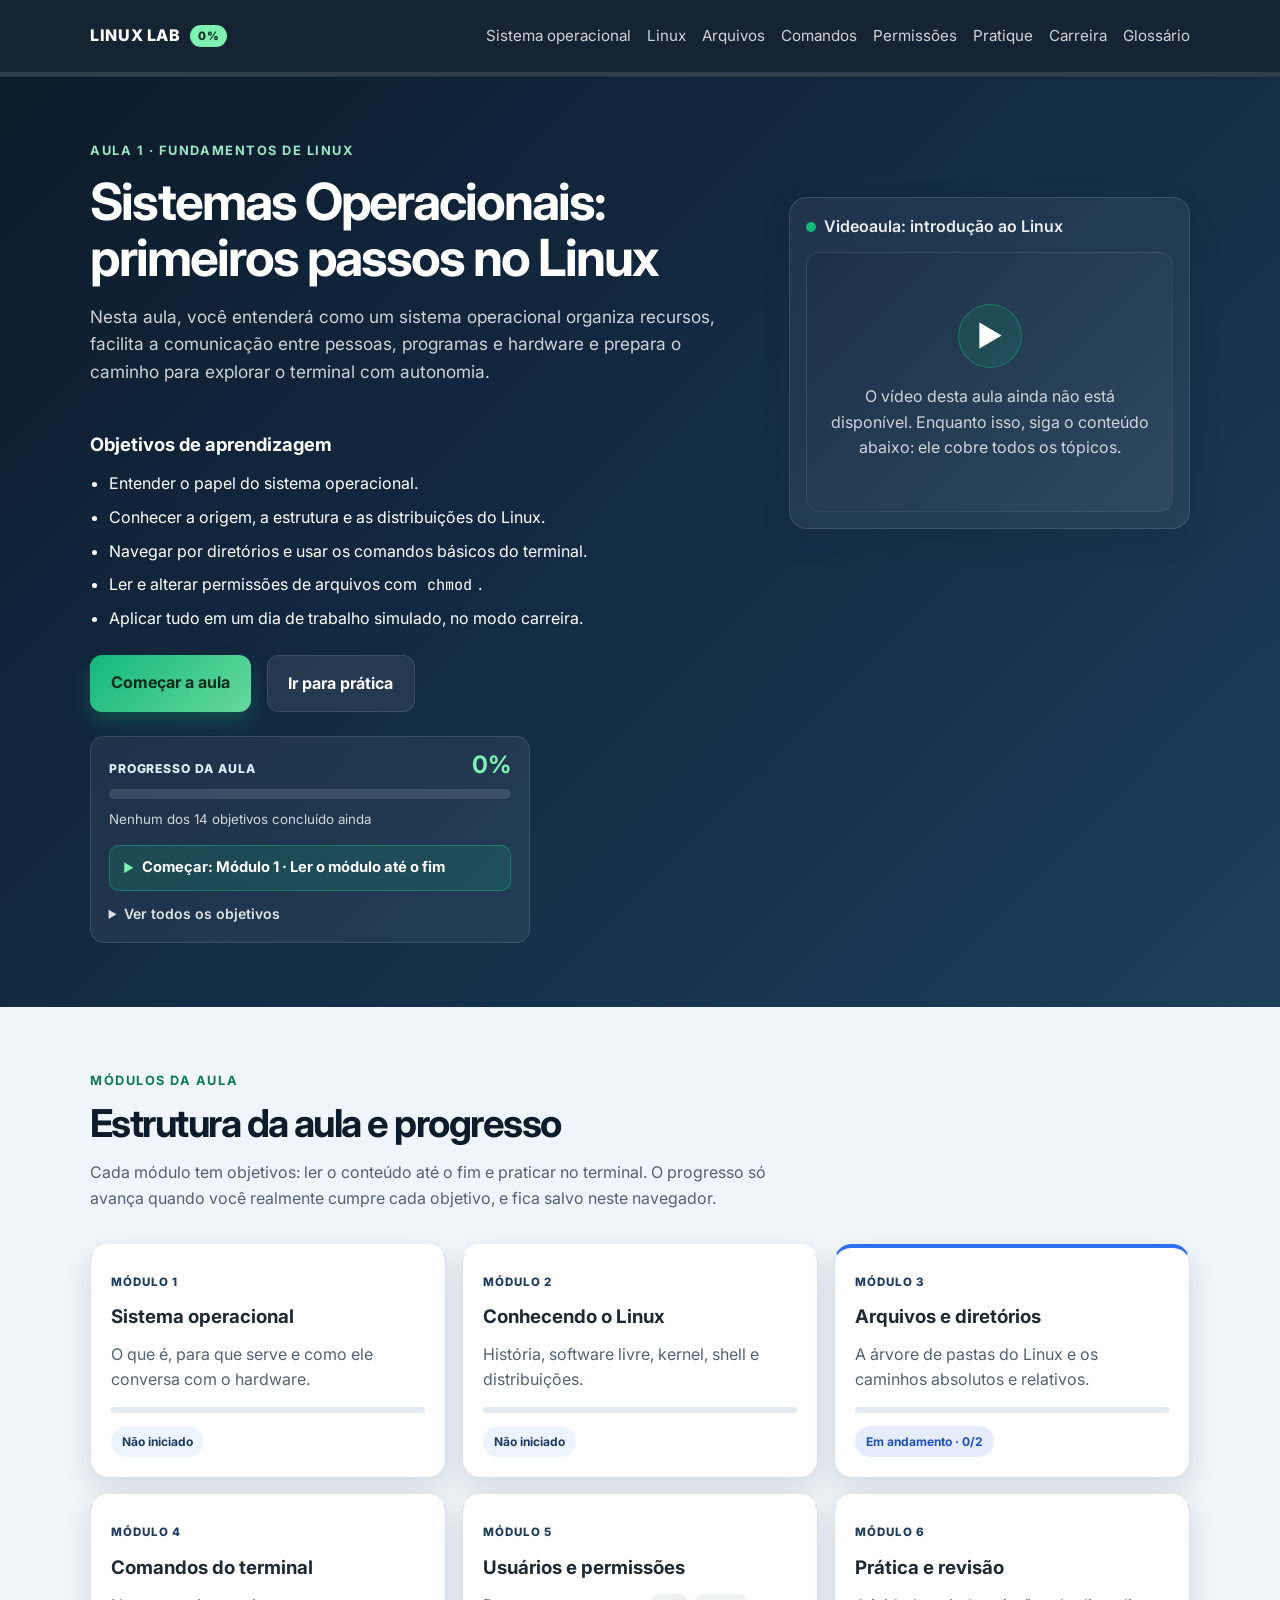
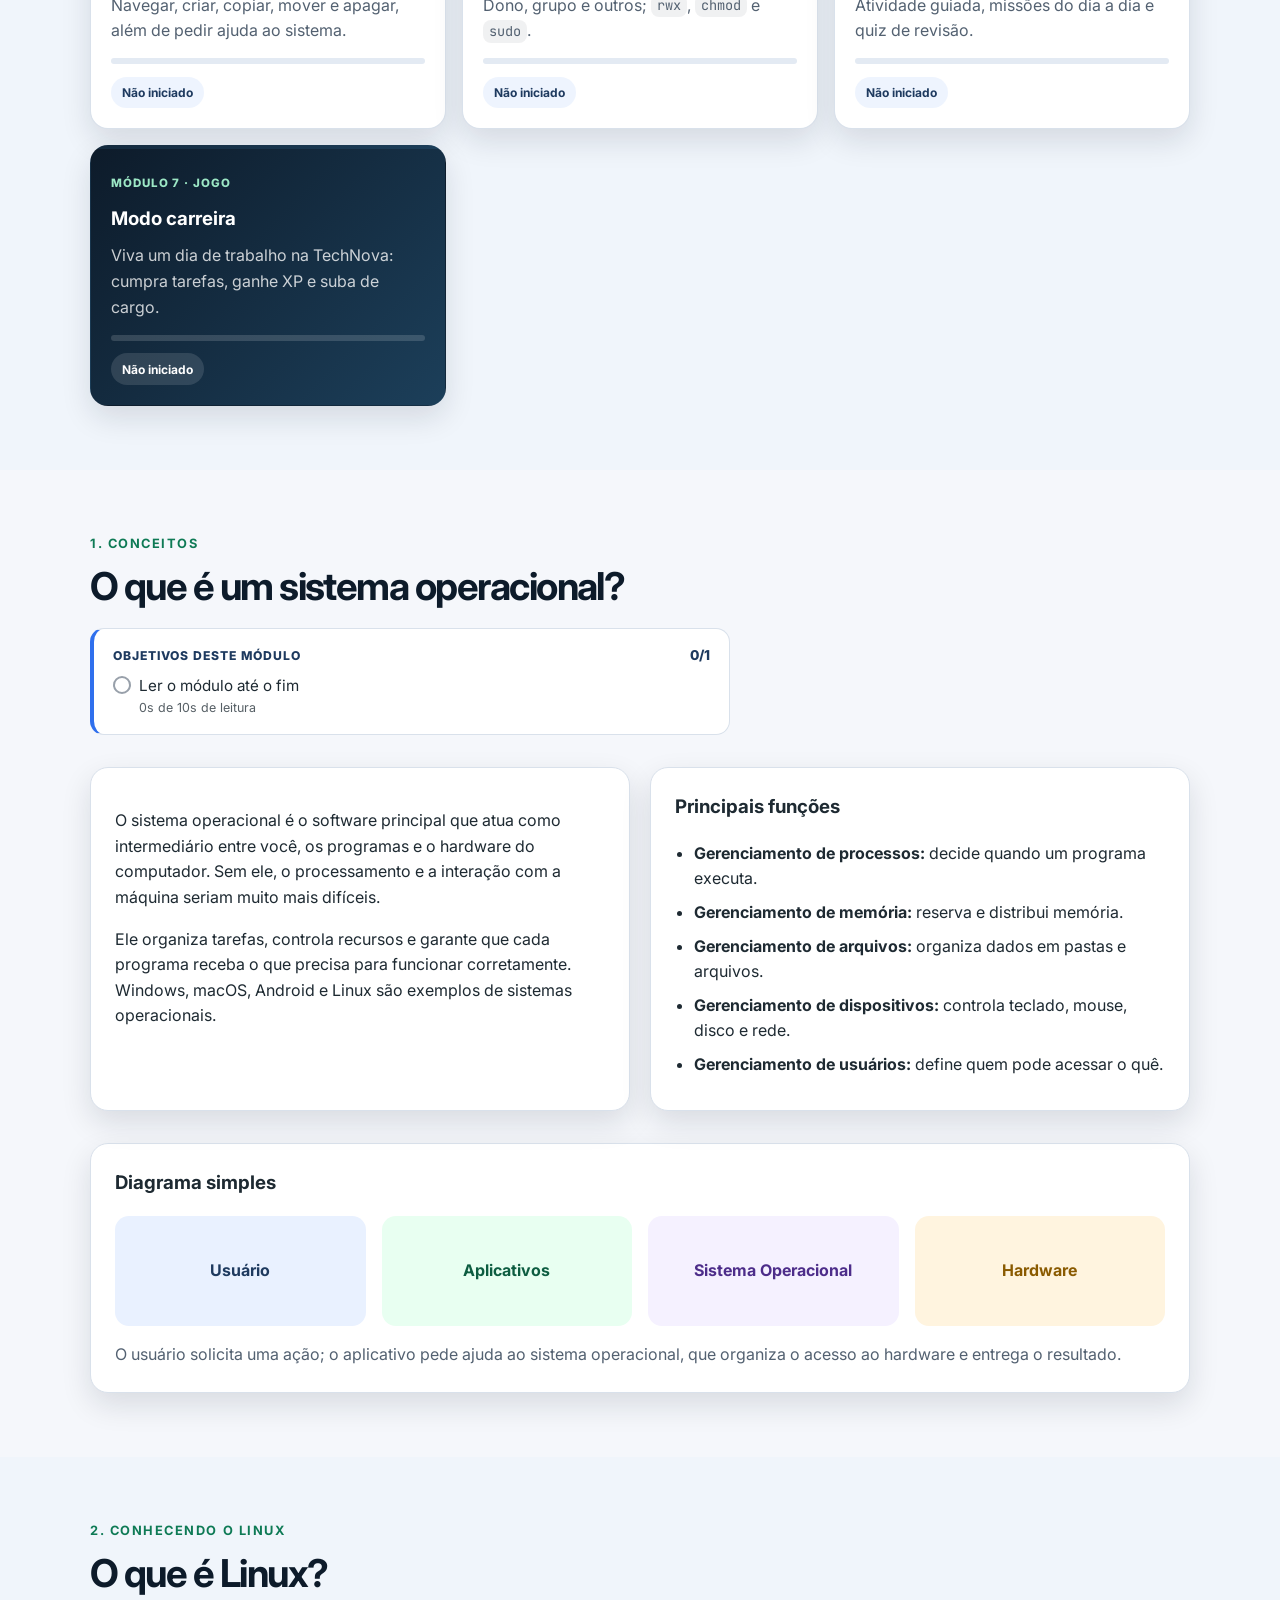
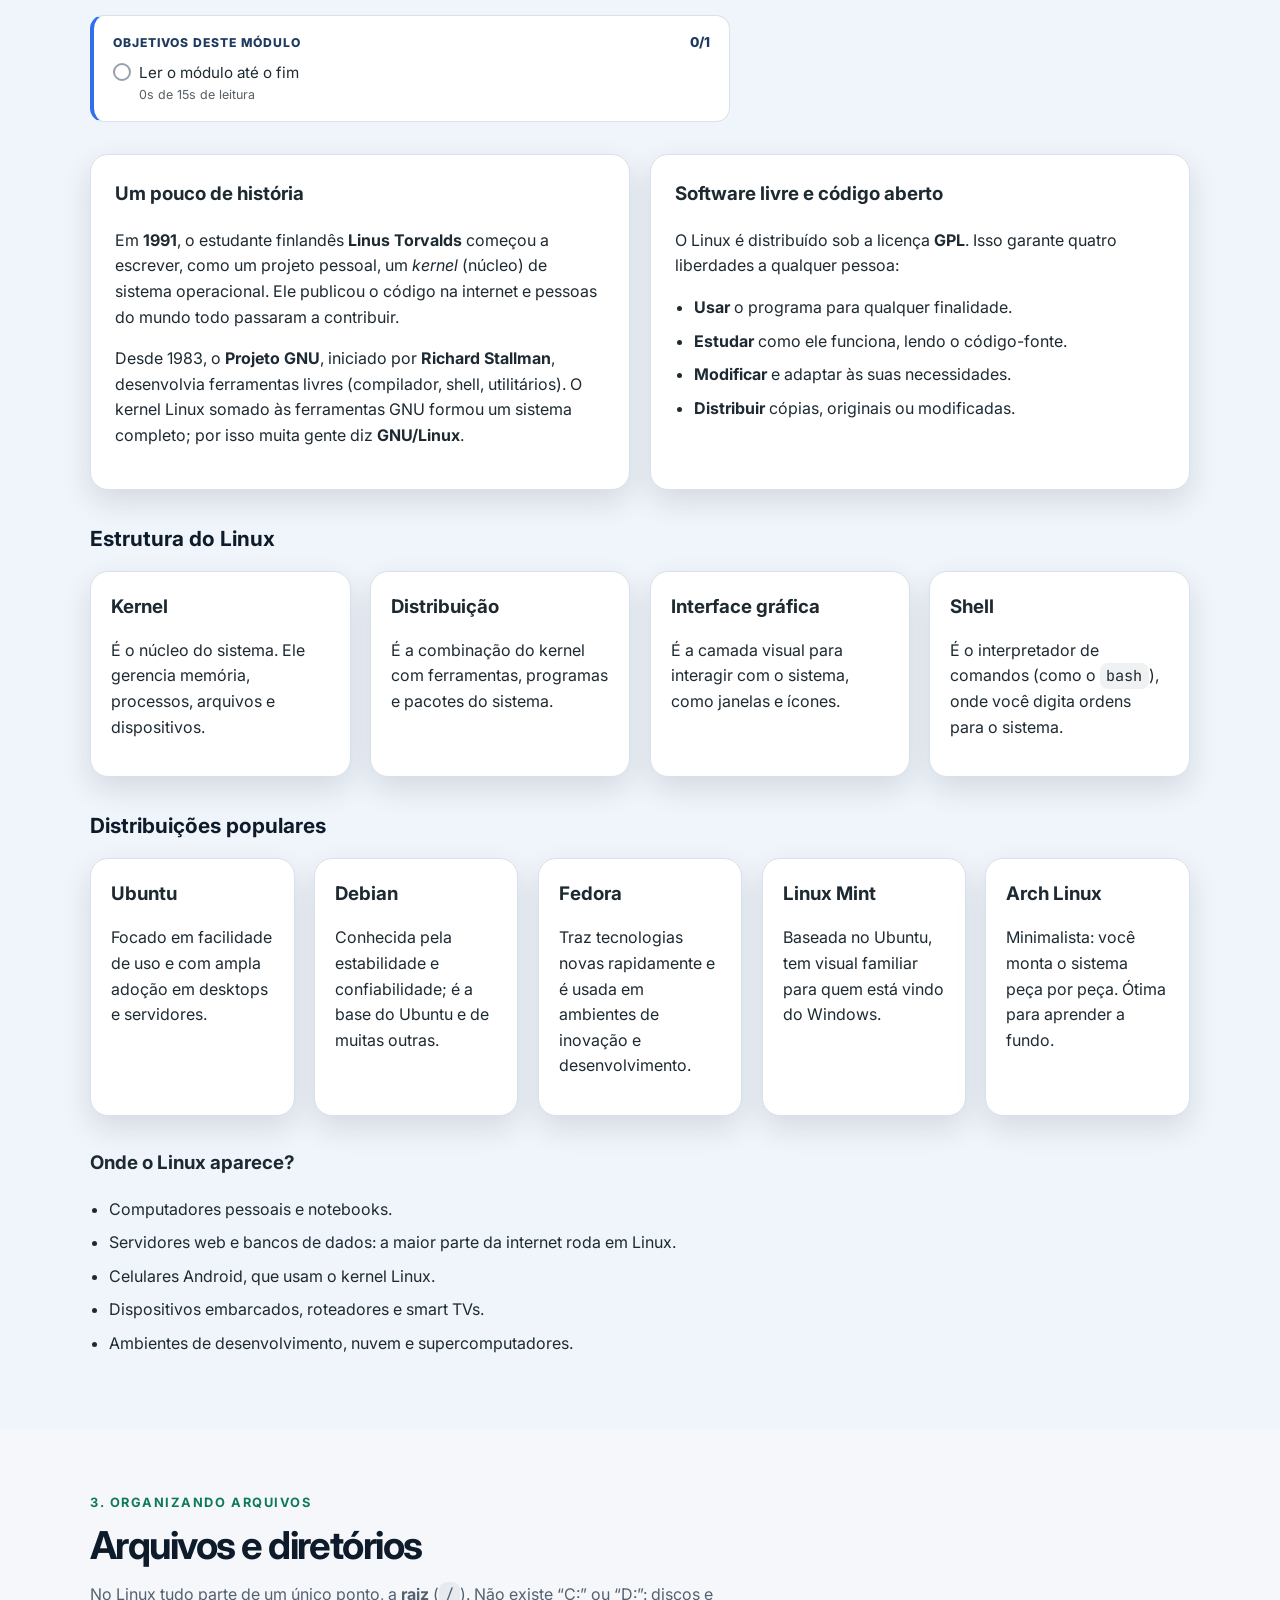
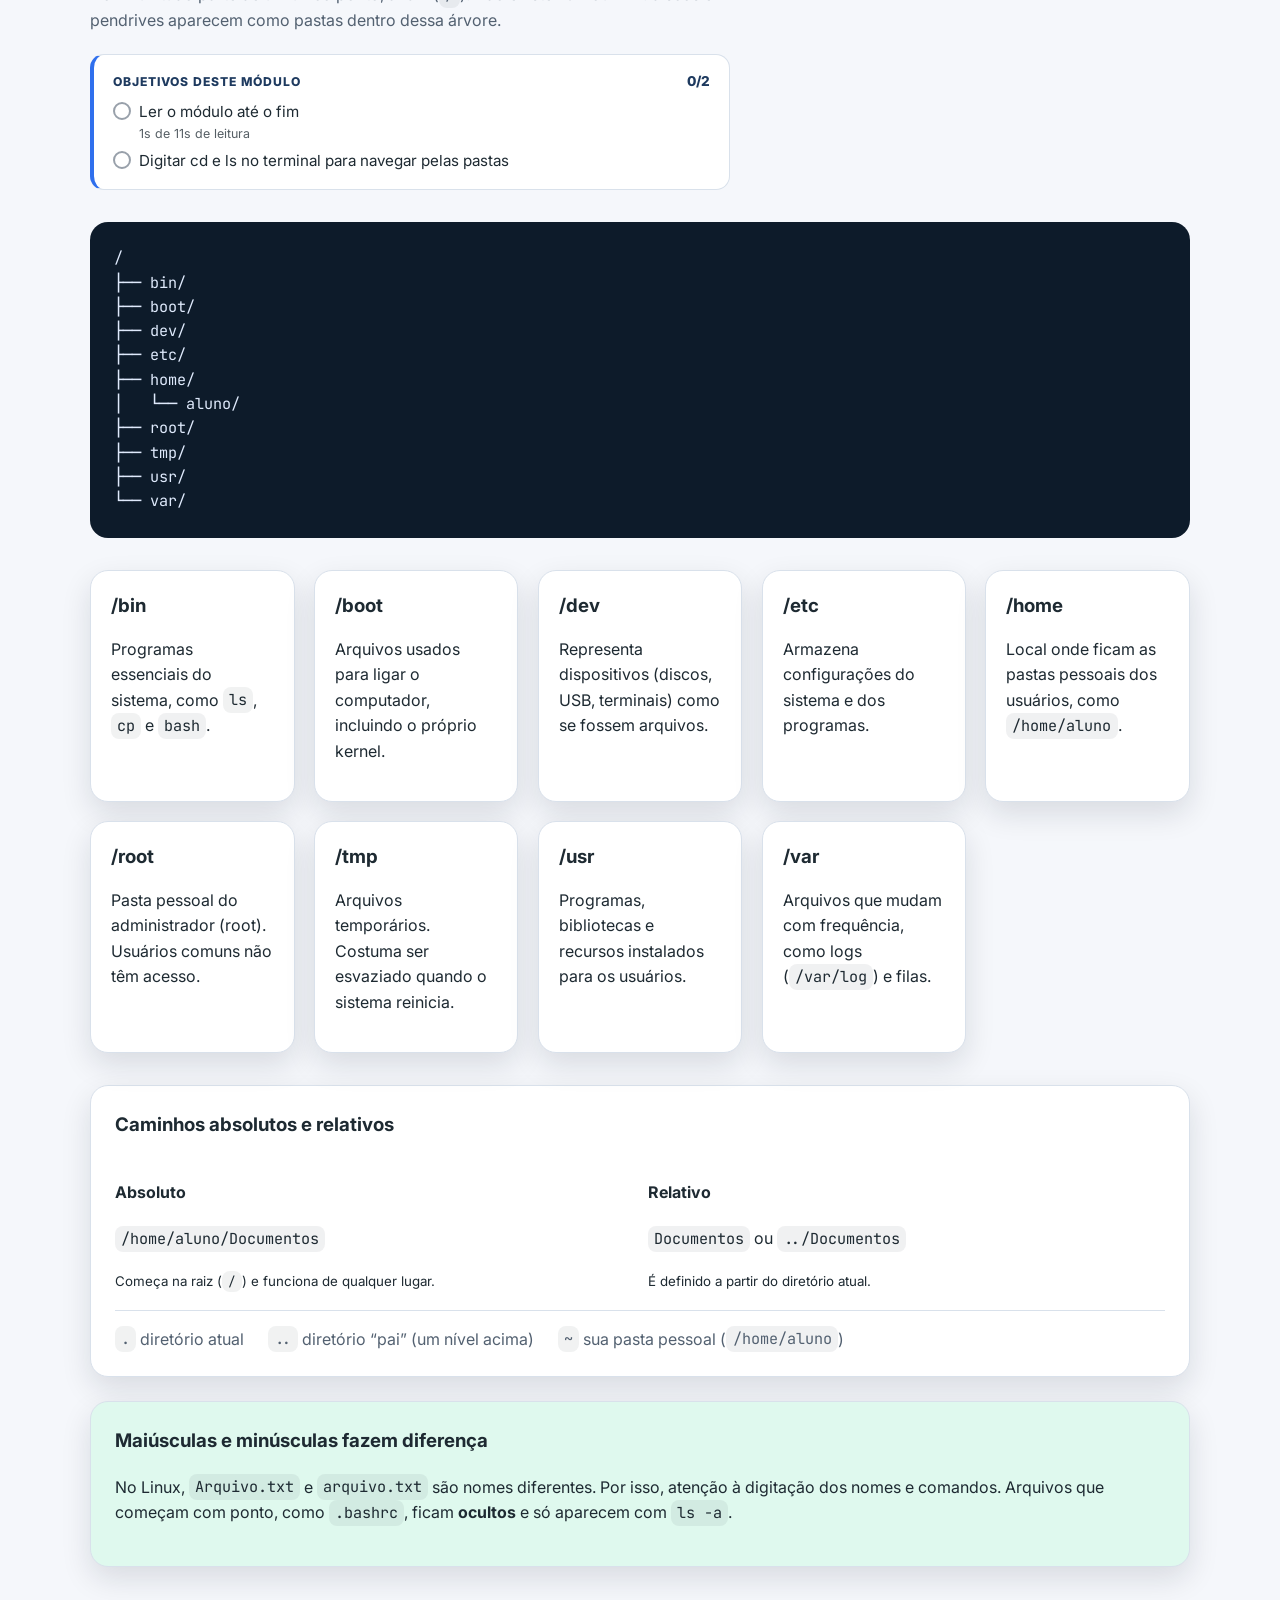
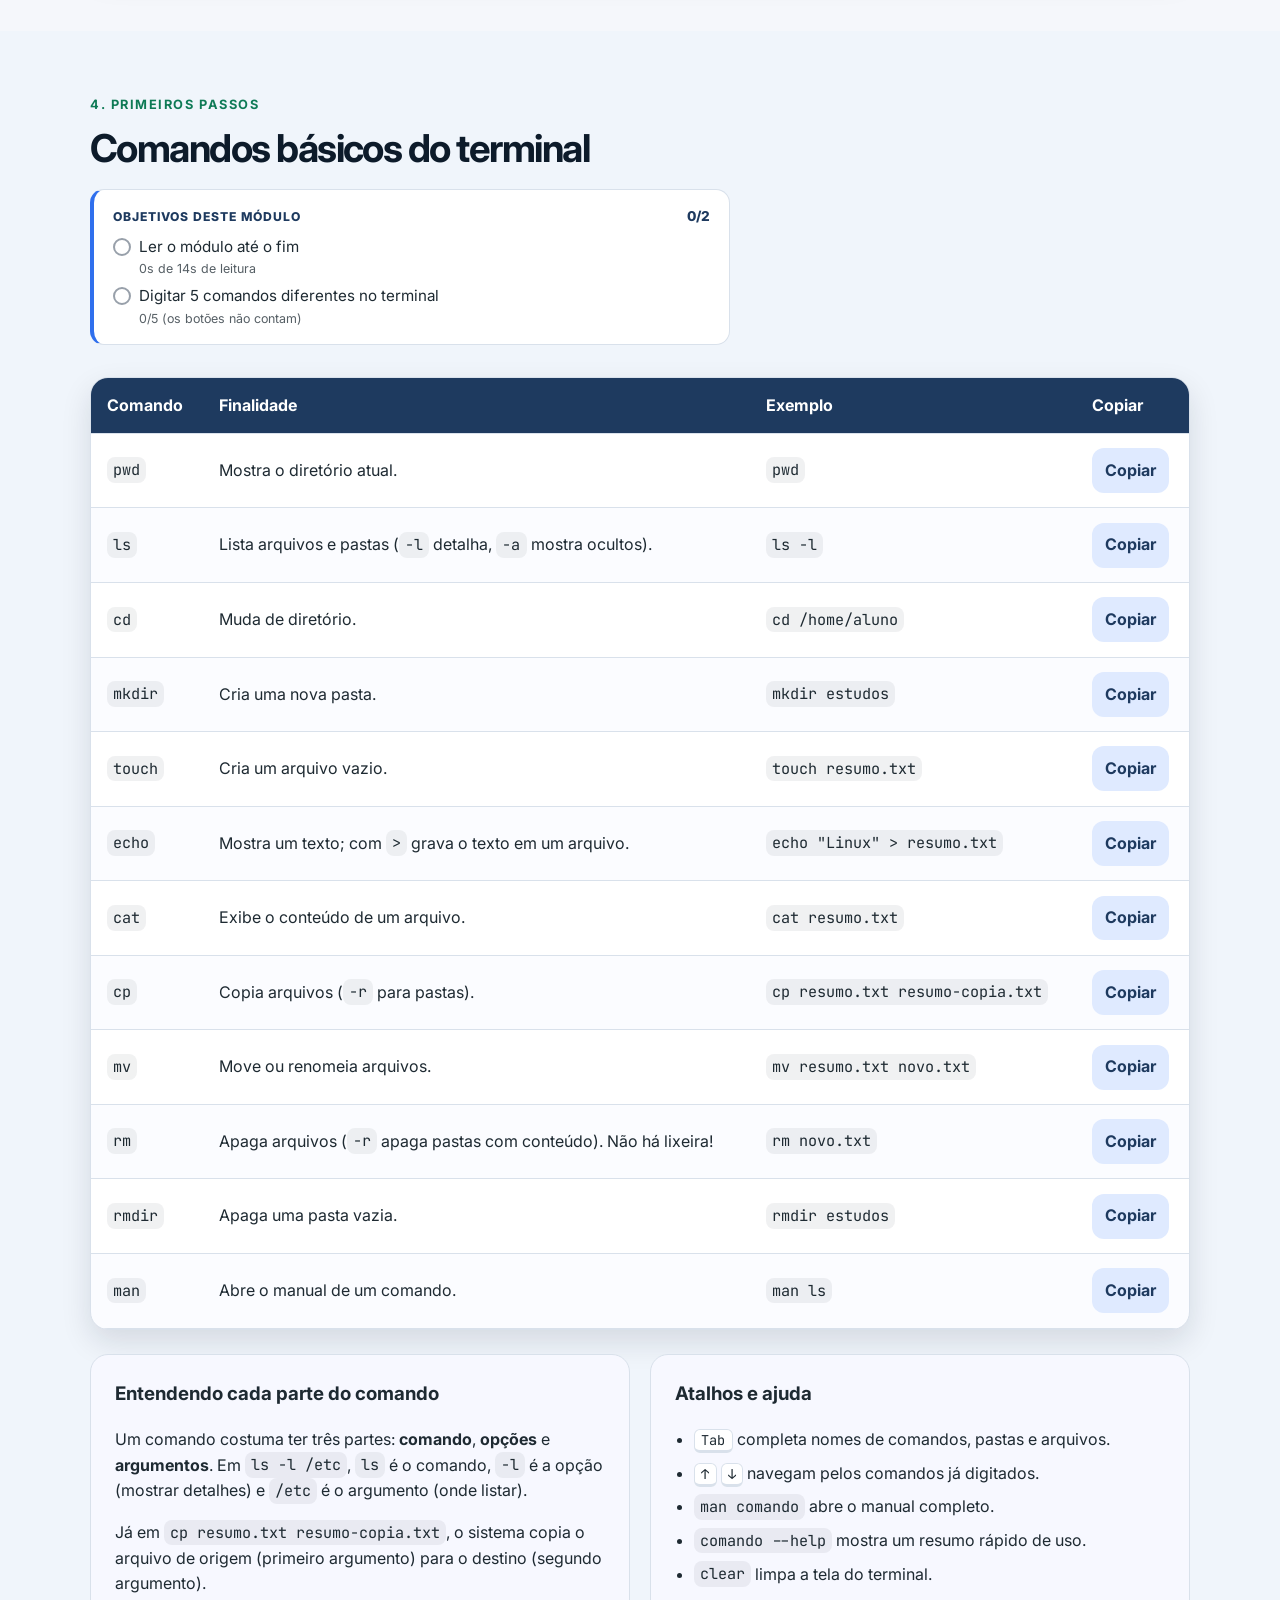
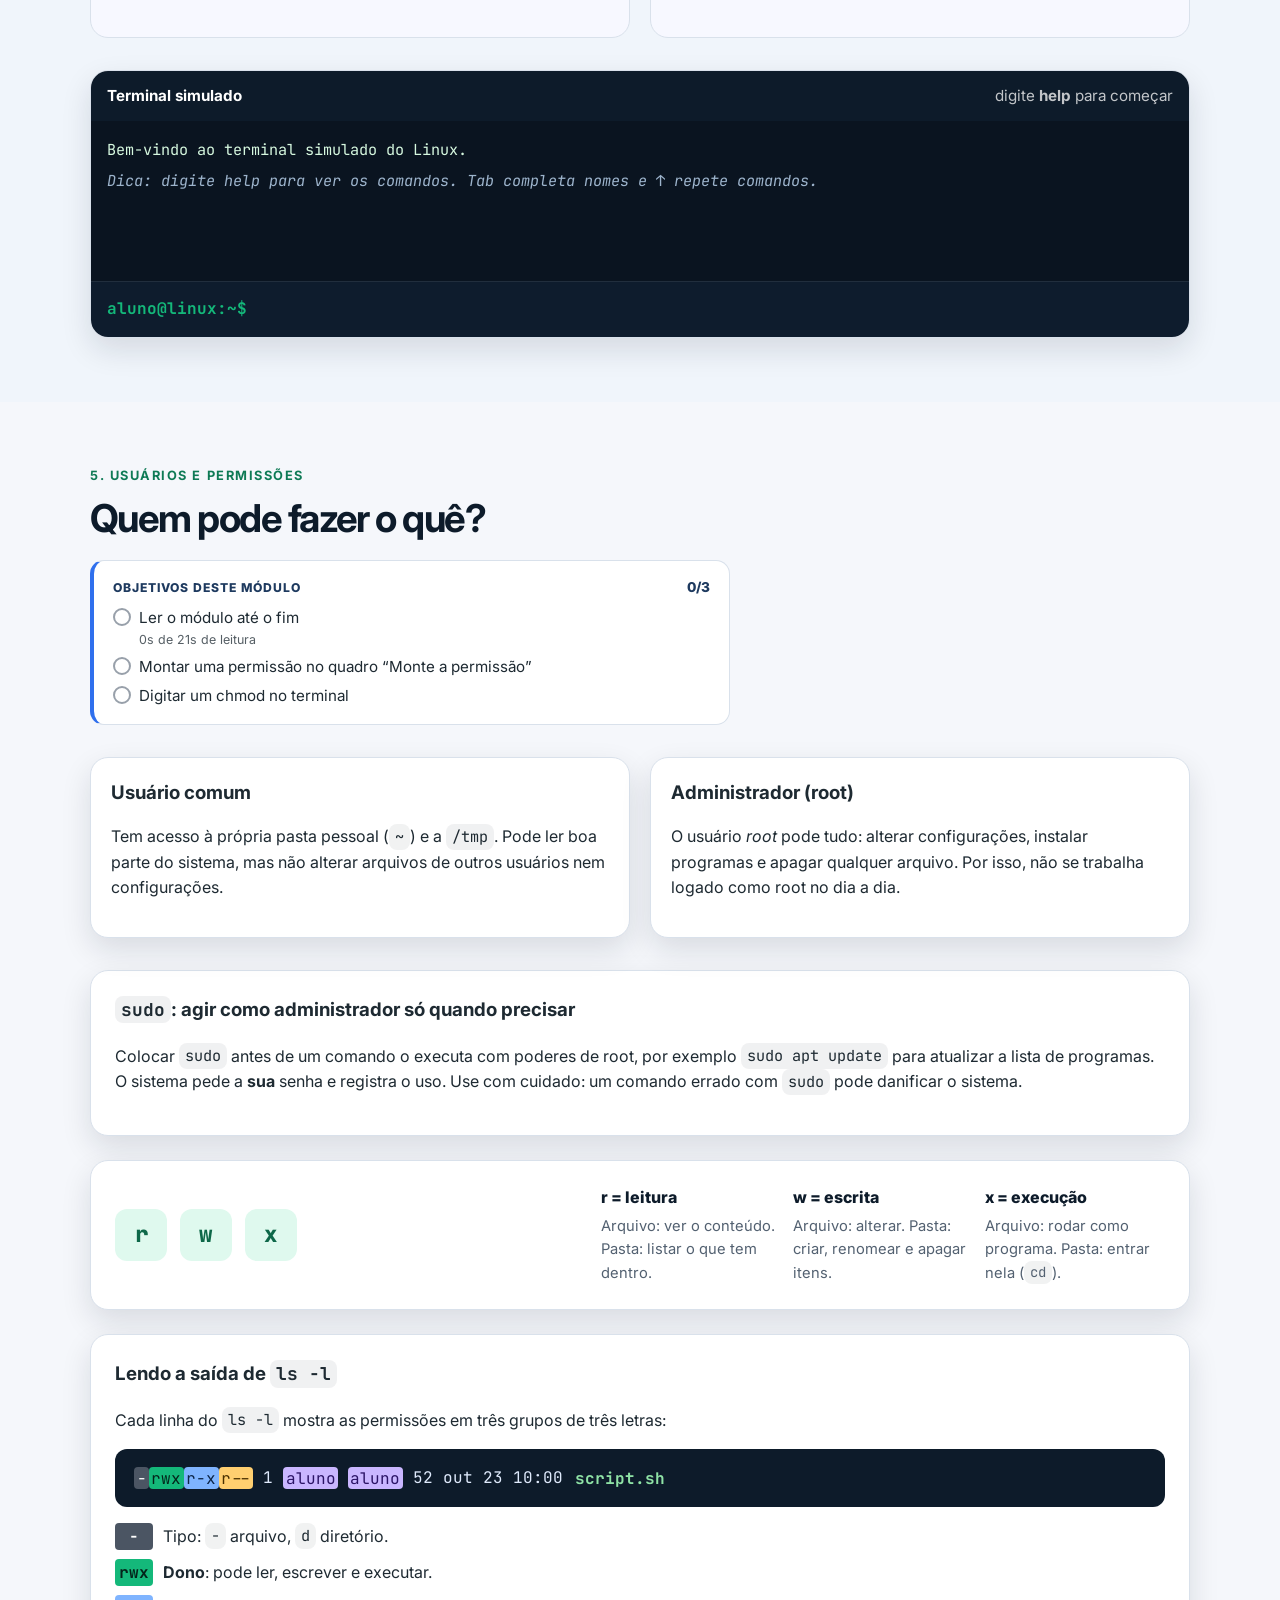
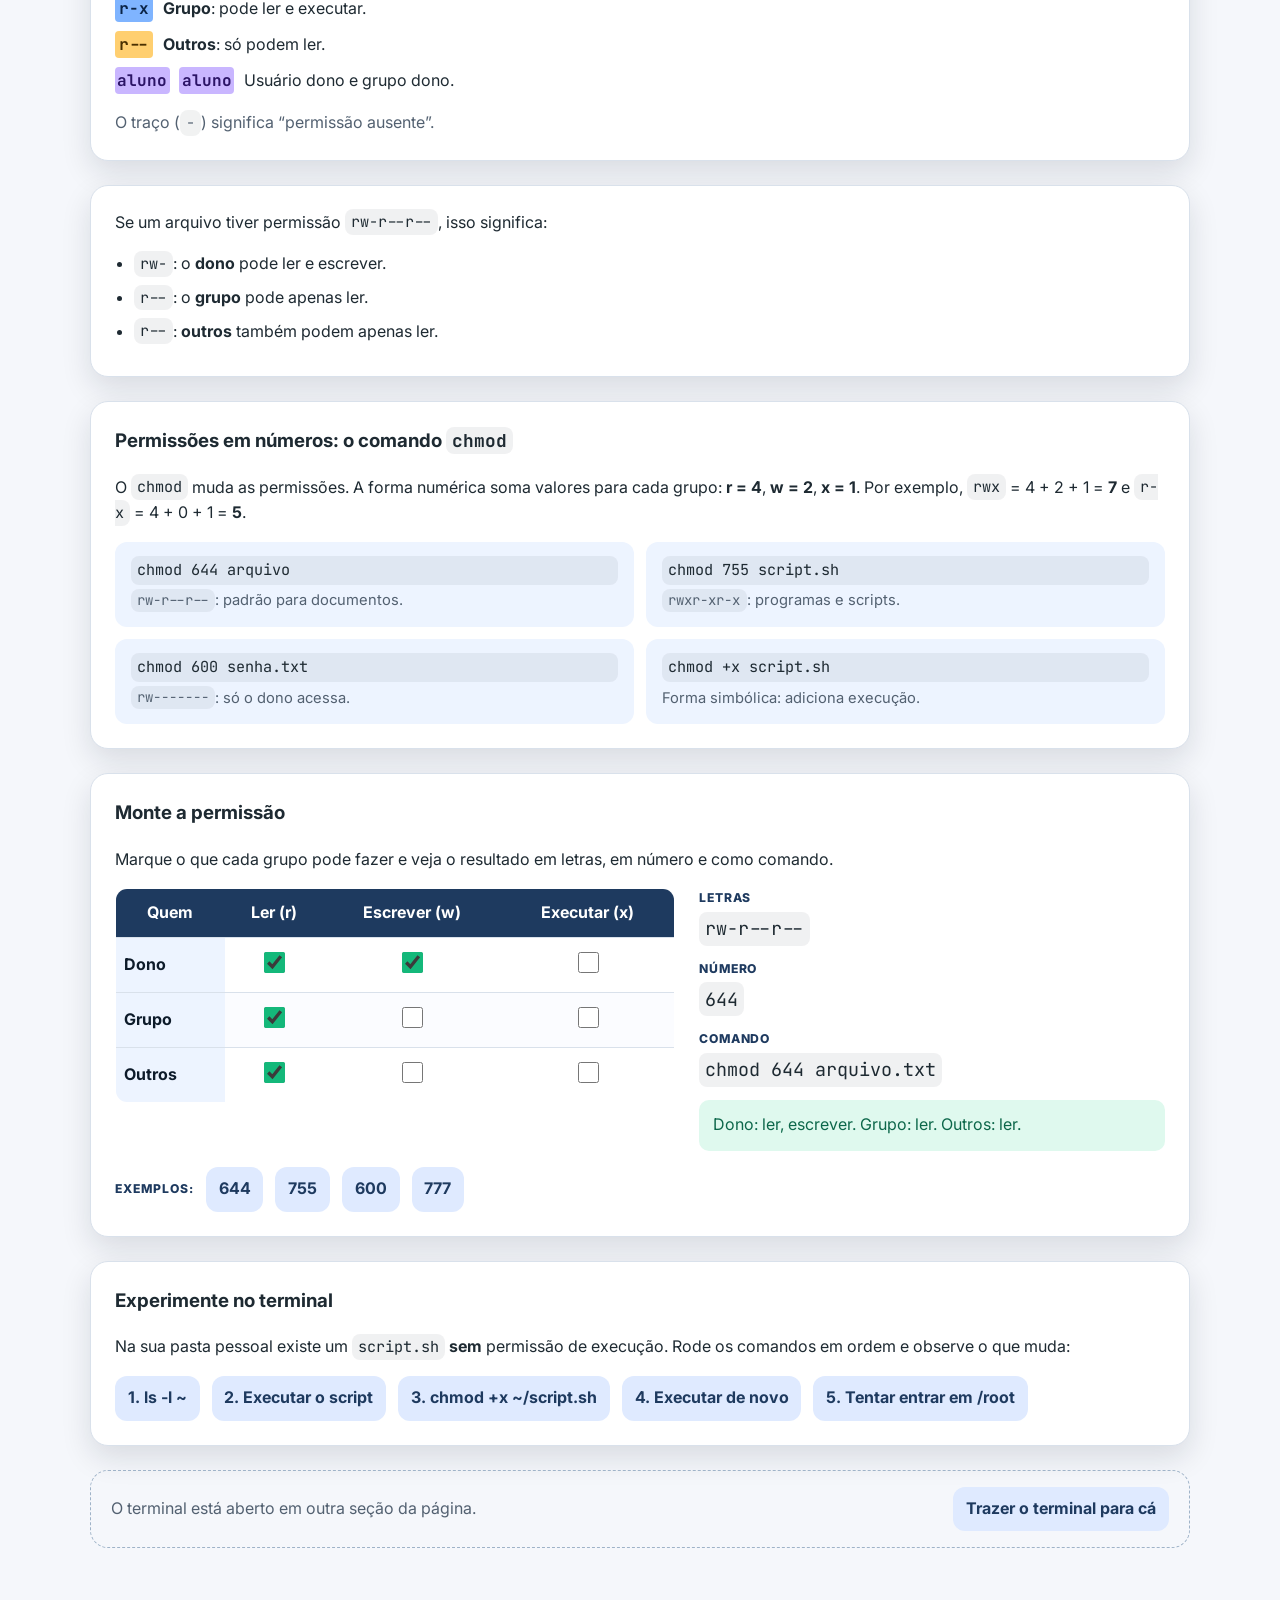
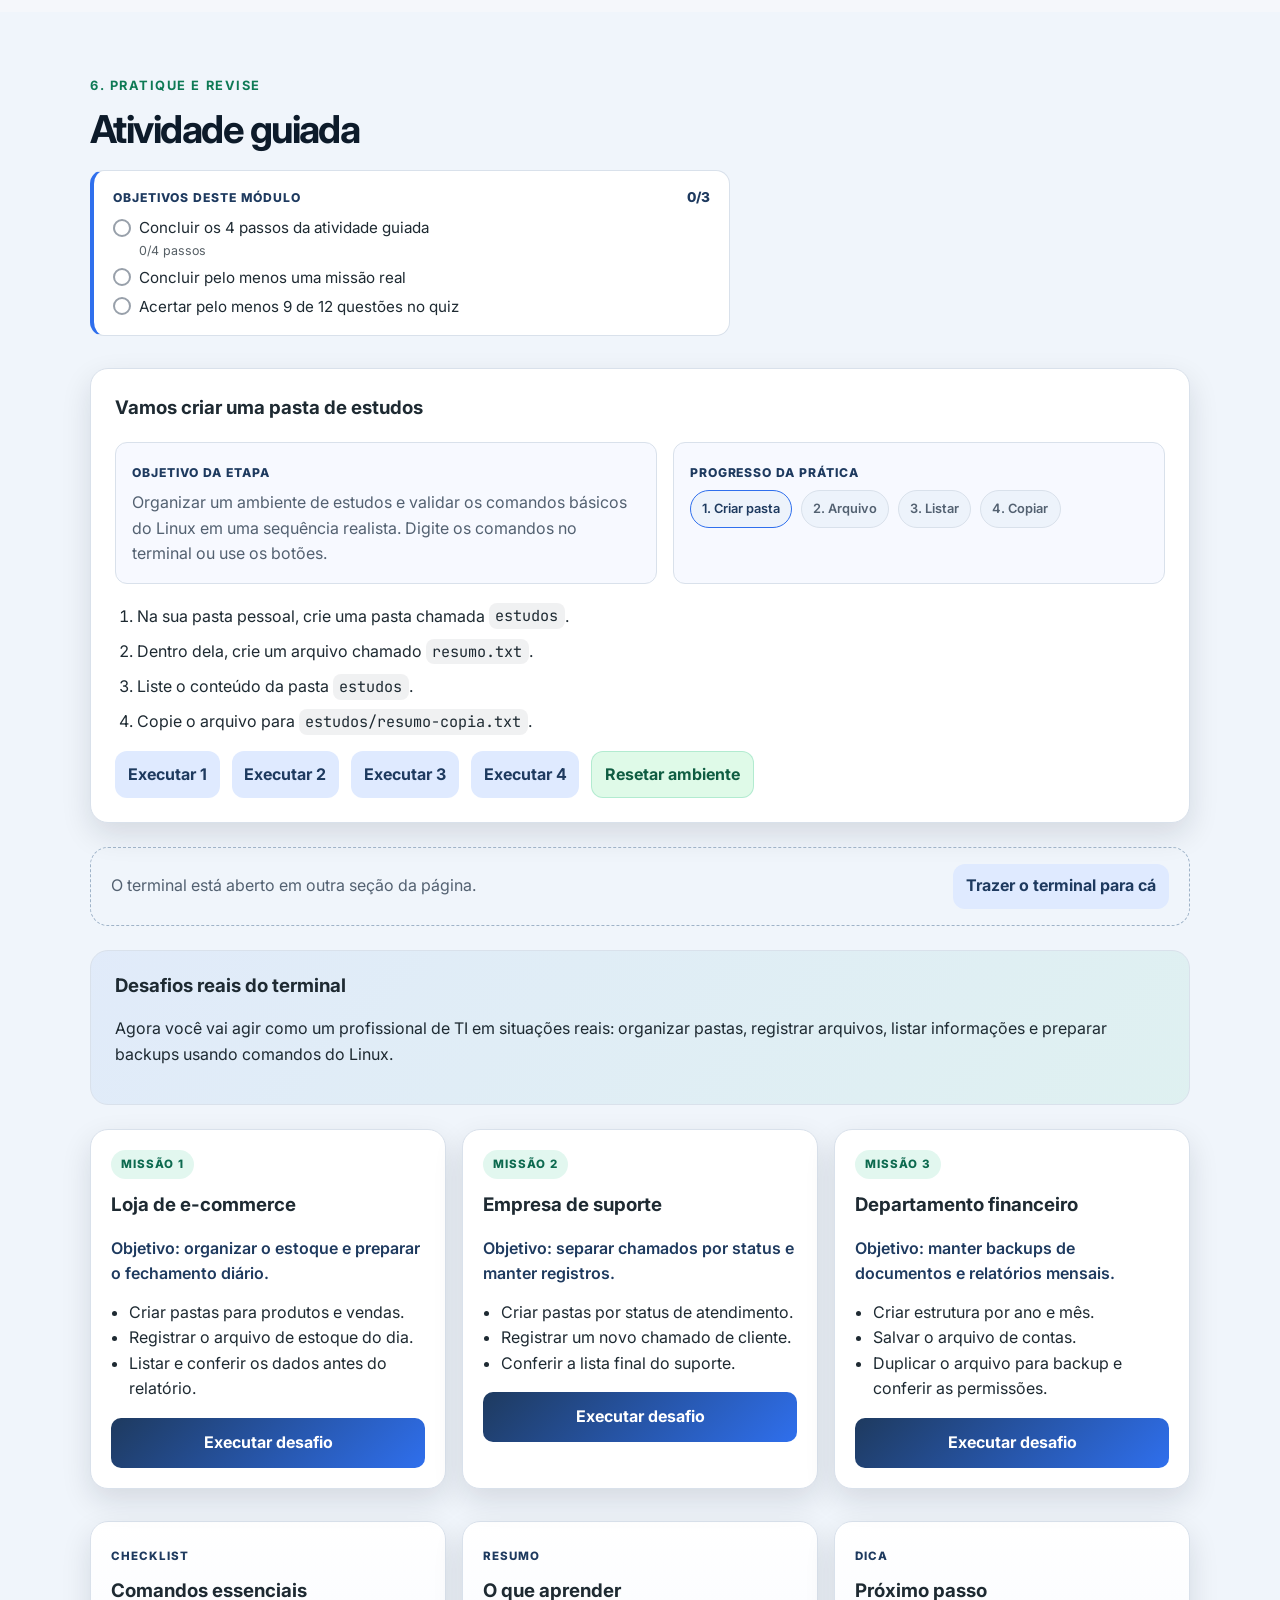
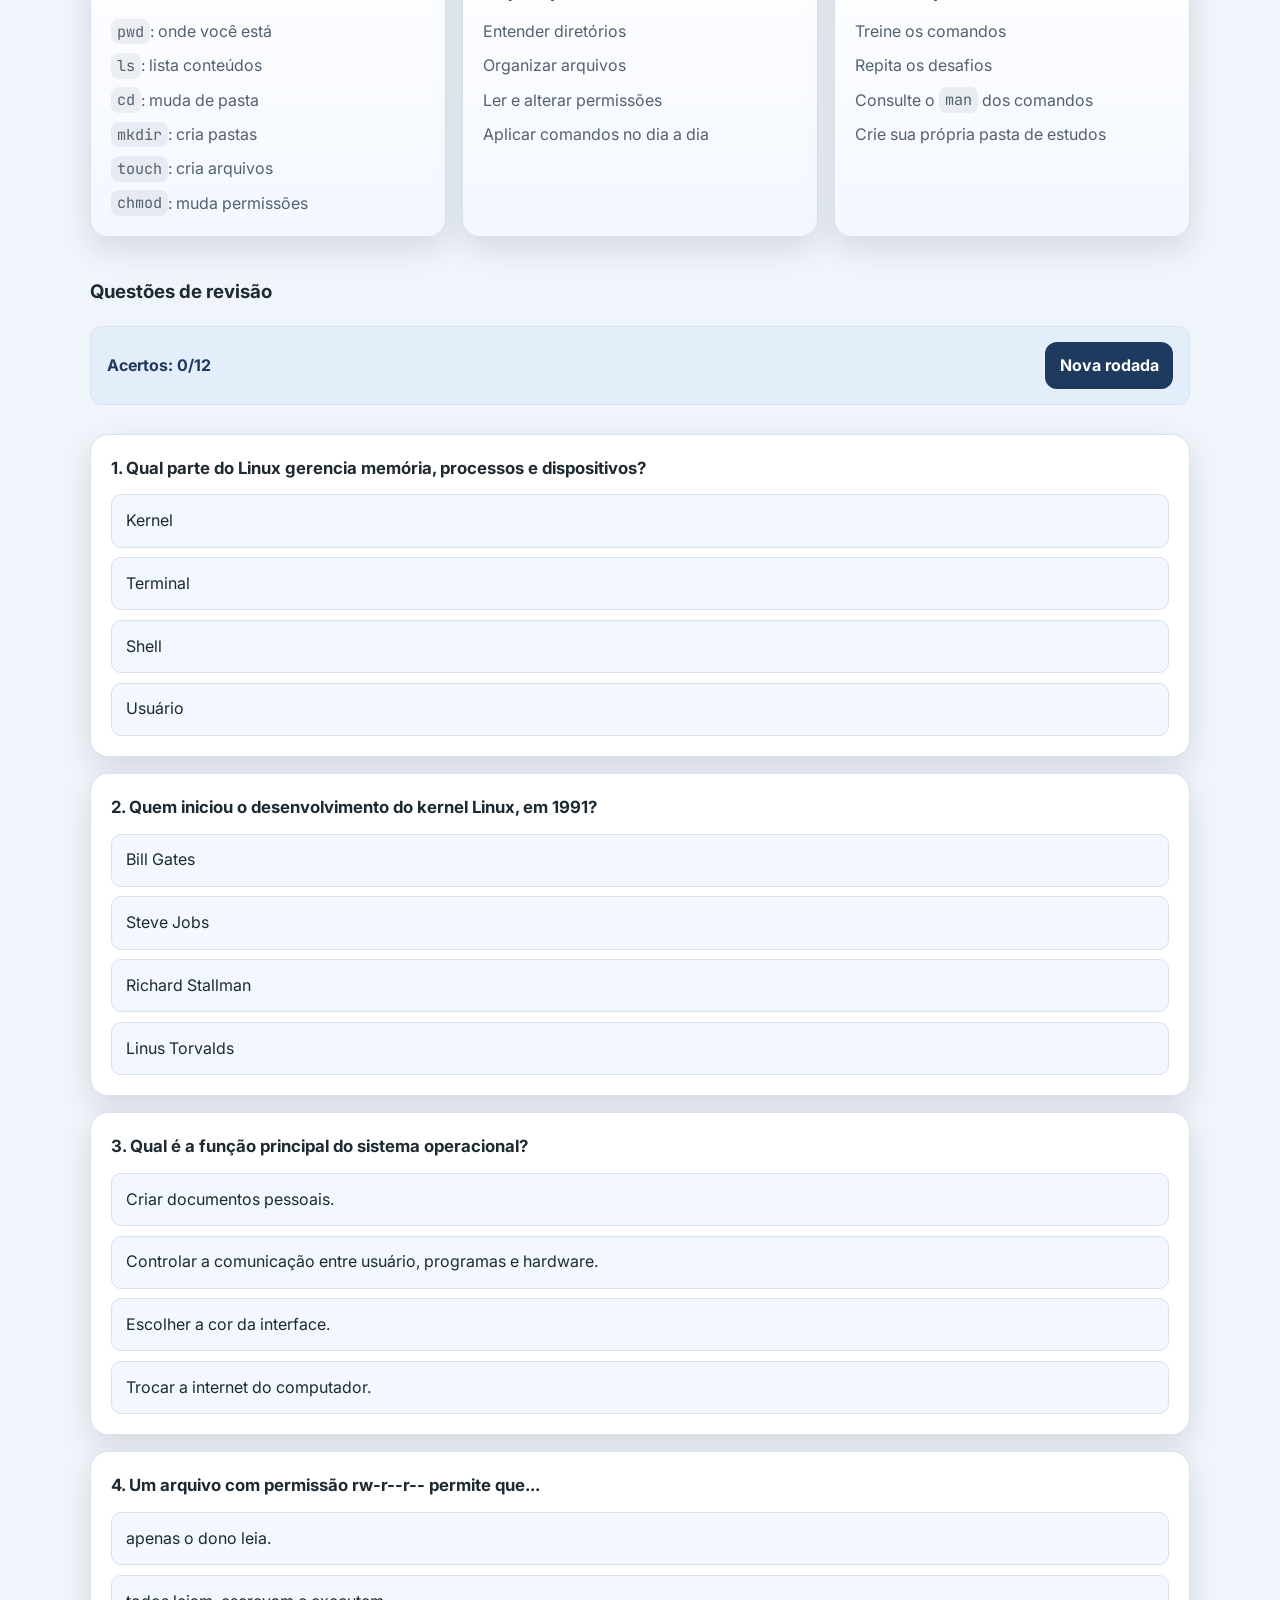
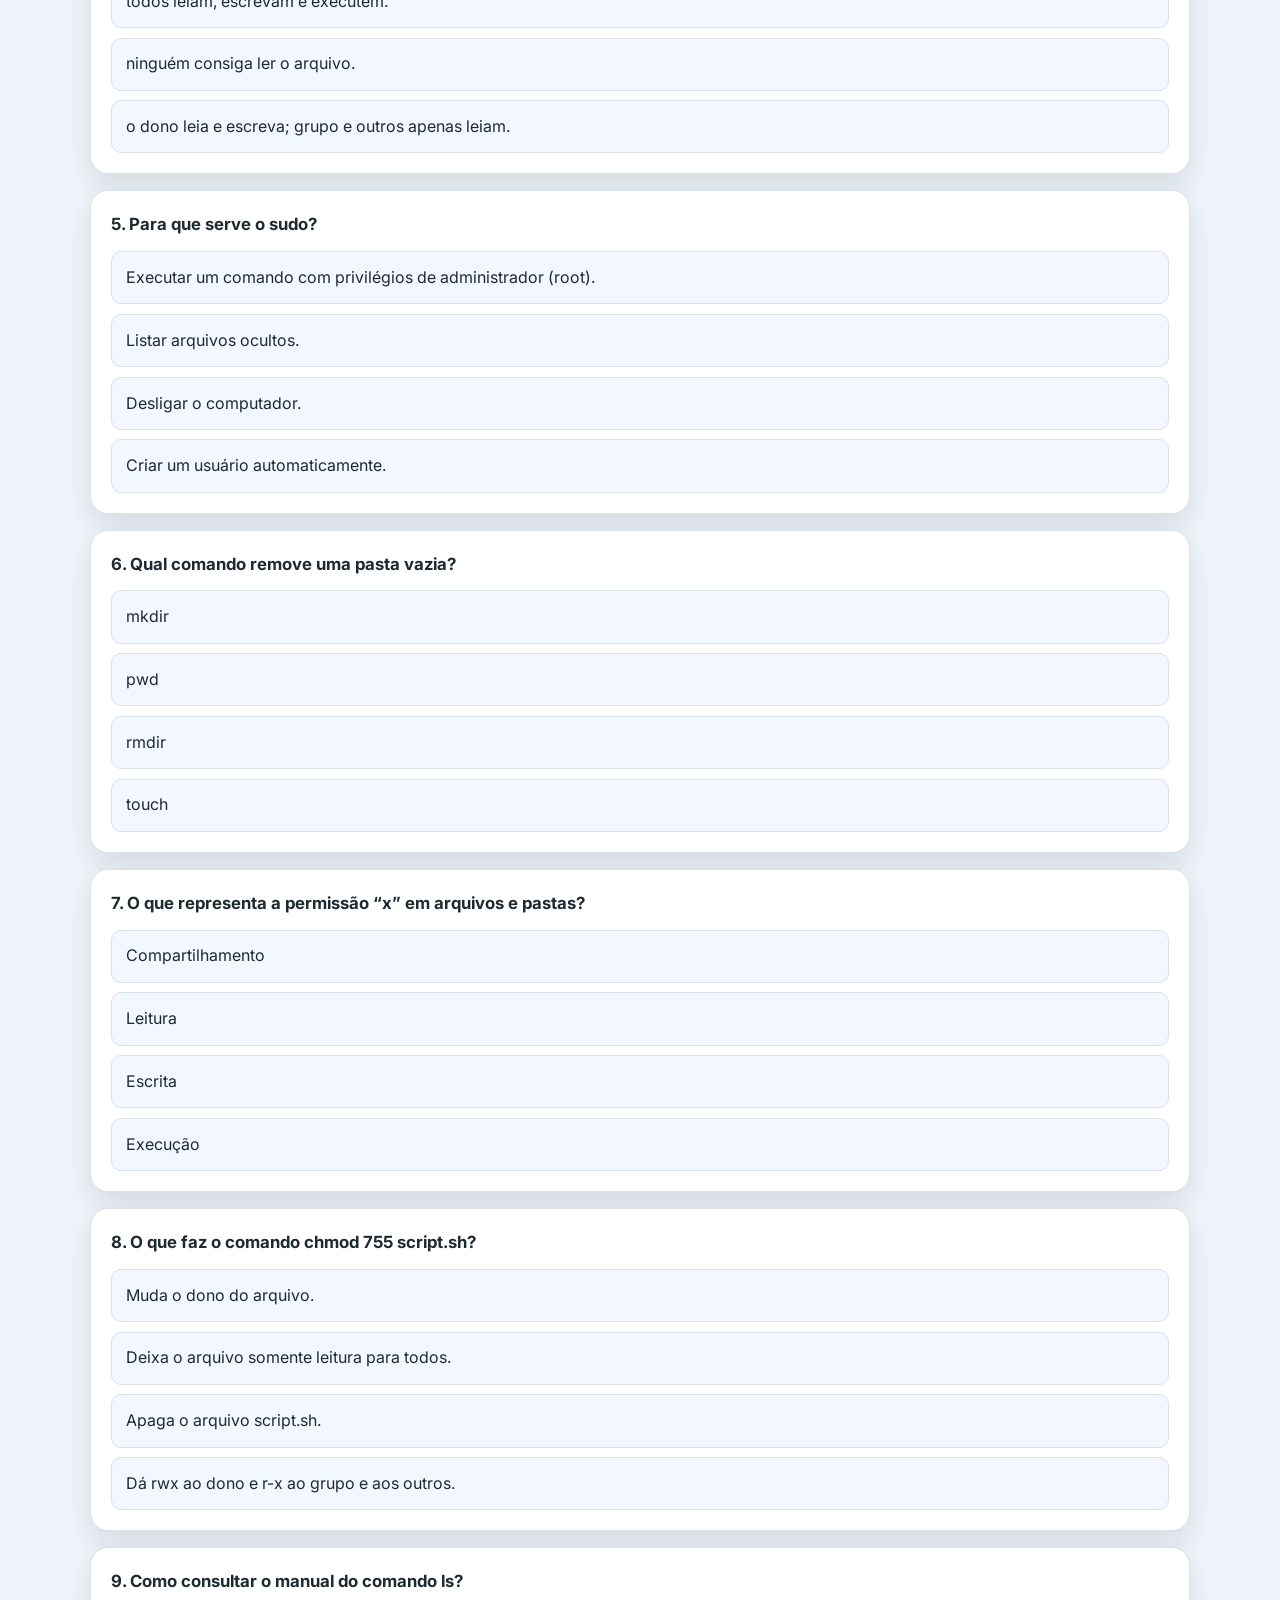
==== index.html @ 171424aa "Aula interativa de Linux: primeiros passos Página educacional com conteúdo da aula, terminal simulad" ====
<!DOCTYPE html>
<html lang="pt-BR">
  <head>
    <meta charset="UTF-8" />
    <meta name="viewport" content="width=device-width, initial-scale=1.0" />
    <title>Sistemas Operacionais: primeiros passos no Linux</title>
    <meta
      name="description"
      content="Página educacional para aula introdutória de sistemas operacionais com foco em Linux: conceitos, diretórios, comandos, permissões e terminal simulado."
    />
    <meta name="theme-color" content="#0d1b2a" />

    <meta property="og:type" content="website" />
    <meta property="og:locale" content="pt_BR" />
    <meta property="og:site_name" content="Linux Lab" />
    <meta property="og:title" content="Sistemas Operacionais: primeiros passos no Linux" />
    <meta
      property="og:description"
      content="Aula interativa com terminal simulado, desafios práticos e quiz sobre Linux."
    />
    <meta name="twitter:card" content="summary" />

    <link
      rel="icon"
      href="data:image/svg+xml,%3Csvg xmlns='http://www.w3.org/2000/svg' viewBox='0 0 64 64'%3E%3Crect width='64' height='64' rx='14' fill='%230d1b2a'/%3E%3Ctext x='10' y='42' font-family='monospace' font-size='28' font-weight='700' fill='%2314b87a'%3E%3E_%3C/text%3E%3C/svg%3E"
    />
    <link rel="preconnect" href="https://fonts.googleapis.com" />
    <link rel="preconnect" href="https://fonts.gstatic.com" crossorigin />
    <link
      href="https://fonts.googleapis.com/css2?family=JetBrains+Mono:wght@400;500;700&family=Inter:wght@400;500;600;700;800&display=swap"
      rel="stylesheet"
    />
    <link rel="stylesheet" href="styles.css" />
  </head>
  <body>
    <a class="skip-link" href="#conteudo">Pular para o conteúdo</a>

    <header class="topbar">
      <nav class="nav container" aria-label="Navegação principal">
        <a href="#apresentacao" class="brand">
          Linux Lab
          <span id="headerProgress" class="brand-progress" title="Progresso da aula">0%</span>
        </a>
        <button
          class="menu-toggle"
          type="button"
          aria-label="Abrir menu"
          aria-expanded="false"
          aria-controls="mainMenu"
        >☰</button>
        <ul class="menu" id="mainMenu">
          <li><a href="#sistema-operacional">Sistema operacional</a></li>
          <li><a href="#linux">Linux</a></li>
          <li><a href="#arquivos">Arquivos</a></li>
          <li><a href="#comandos">Comandos</a></li>
          <li><a href="#usuarios">Permissões</a></li>
          <li><a href="#pratique">Pratique</a></li>
          <li><a href="#carreira">Carreira</a></li>
          <li><a href="#glossario">Glossário</a></li>
        </ul>
      </nav>
      <div class="progress-track" aria-hidden="true">
        <span id="progressBar" class="progress-bar"></span>
      </div>
    </header>

    <main id="conteudo" tabindex="-1">
      <section id="apresentacao" class="section hero">
        <div class="container hero-inner">
          <div class="hero-copy">
            <p class="eyebrow">Aula 1 · Fundamentos de Linux</p>
            <h1>Sistemas Operacionais: primeiros passos no Linux</h1>
            <p class="lead">
              Nesta aula, você entenderá como um sistema operacional organiza recursos,
              facilita a comunicação entre pessoas, programas e hardware e prepara o caminho
              para explorar o terminal com autonomia.
            </p>

            <div class="learning-goals">
              <h2>Objetivos de aprendizagem</h2>
              <ul>
                <li>Entender o papel do sistema operacional.</li>
                <li>Conhecer a origem, a estrutura e as distribuições do Linux.</li>
                <li>Navegar por diretórios e usar os comandos básicos do terminal.</li>
                <li>Ler e alterar permissões de arquivos com <code>chmod</code>.</li>
                <li>Aplicar tudo em um dia de trabalho simulado, no modo carreira.</li>
              </ul>
            </div>

            <div class="cta-row">
              <a href="#sistema-operacional" class="primary-btn" id="heroStart">Começar a aula</a>
              <a href="#pratique" class="secondary-btn">Ir para prática</a>
            </div>

            <div class="course-progress-card">
              <div class="course-progress-head">
                <span class="goal-label">Progresso da aula</span>
                <strong id="courseProgressPercent" class="course-progress-percent">0%</strong>
              </div>
              <div
                id="courseProgressBar"
                class="course-progress-track"
                role="progressbar"
                aria-label="Progresso da aula"
                aria-valuemin="0"
                aria-valuemax="100"
                aria-valuenow="0"
              >
                <span id="courseProgressFill" class="course-progress-fill"></span>
              </div>
              <small id="courseProgressText">0 objetivos concluídos</small>
              <a id="courseNextStep" class="course-next" href="#sistema-operacional">Começar a aula</a>
              <details class="course-checklist">
                <summary>Ver todos os objetivos</summary>
                <ol id="courseChecklist"></ol>
              </details>
            </div>
          </div>

          <aside class="video-card" aria-label="Videoaula">
            <div class="video-header">
              <span class="dot dot-green" aria-hidden="true"></span>
              <span>Videoaula: introdução ao Linux</span>
            </div>
            <div class="video-frame">
              <video id="lessonVideo" controls preload="metadata" playsinline>
                <source src="./gemini_generated_video_2f697187.mp4" type="video/mp4" />
                Seu navegador não suporta vídeos HTML5.
              </video>
              <div id="videoFallback" class="video-fallback" hidden>
                <span class="play-icon" aria-hidden="true">▶</span>
                <p>
                  O vídeo desta aula ainda não está disponível. Enquanto isso, siga o conteúdo
                  abaixo: ele cobre todos os tópicos.
                </p>
              </div>
            </div>
          </aside>
        </div>
      </section>

      <section id="modulos" class="section alt-bg" aria-labelledby="modulos-titulo">
        <div class="container">
          <div class="section-heading">
            <p class="eyebrow">Módulos da aula</p>
            <h2 id="modulos-titulo">Estrutura da aula e progresso</h2>
            <p class="section-intro">
              Cada módulo tem objetivos: ler o conteúdo até o fim e praticar no terminal. O progresso só avança
              quando você realmente cumpre cada objetivo, e fica salvo neste navegador.
            </p>
          </div>

          <div class="module-grid">
            <button type="button" class="module-card" data-module="sistema-operacional">
              <span class="module-number">Módulo 1</span>
              <h3>Sistema operacional</h3>
              <p>O que é, para que serve e como ele conversa com o hardware.</p>
              <span class="module-status">Próximo</span>
            </button>

            <button type="button" class="module-card" data-module="linux">
              <span class="module-number">Módulo 2</span>
              <h3>Conhecendo o Linux</h3>
              <p>História, software livre, kernel, shell e distribuições.</p>
              <span class="module-status">Próximo</span>
            </button>

            <button type="button" class="module-card" data-module="arquivos">
              <span class="module-number">Módulo 3</span>
              <h3>Arquivos e diretórios</h3>
              <p>A árvore de pastas do Linux e os caminhos absolutos e relativos.</p>
              <span class="module-status">Próximo</span>
            </button>

            <button type="button" class="module-card" data-module="comandos">
              <span class="module-number">Módulo 4</span>
              <h3>Comandos do terminal</h3>
              <p>Navegar, criar, copiar, mover e apagar, além de pedir ajuda ao sistema.</p>
              <span class="module-status">Próximo</span>
            </button>

            <button type="button" class="module-card" data-module="usuarios">
              <span class="module-number">Módulo 5</span>
              <h3>Usuários e permissões</h3>
              <p>Dono, grupo e outros; <code>rwx</code>, <code>chmod</code> e <code>sudo</code>.</p>
              <span class="module-status">Próximo</span>
            </button>

            <button type="button" class="module-card" data-module="pratique">
              <span class="module-number">Módulo 6</span>
              <h3>Prática e revisão</h3>
              <p>Atividade guiada, missões do dia a dia e quiz de revisão.</p>
              <span class="module-status">Próximo</span>
            </button>

            <button type="button" class="module-card module-card-game" data-module="carreira">
              <span class="module-number">Módulo 7 · Jogo</span>
              <h3>Modo carreira</h3>
              <p>Viva um dia de trabalho na TechNova: cumpra tarefas, ganhe XP e suba de cargo.</p>
              <span class="module-status">Próximo</span>
            </button>
          </div>
        </div>
      </section>

      <section id="sistema-operacional" class="section">
        <div class="container">
          <div class="section-heading">
            <p class="eyebrow">1. Conceitos</p>
            <h2>O que é um sistema operacional?</h2>
          </div>

          <div class="content-grid">
            <div class="text-card">
              <p>
                O sistema operacional é o software principal que atua como intermediário entre
                você, os programas e o hardware do computador. Sem ele, o processamento e a
                interação com a máquina seriam muito mais difíceis.
              </p>
              <p>
                Ele organiza tarefas, controla recursos e garante que cada programa receba o que
                precisa para funcionar corretamente. Windows, macOS, Android e Linux são
                exemplos de sistemas operacionais.
              </p>
            </div>

            <div class="text-card">
              <h3>Principais funções</h3>
              <ul class="check-list">
                <li><strong>Gerenciamento de processos:</strong> decide quando um programa executa.</li>
                <li><strong>Gerenciamento de memória:</strong> reserva e distribui memória.</li>
                <li><strong>Gerenciamento de arquivos:</strong> organiza dados em pastas e arquivos.</li>
                <li><strong>Gerenciamento de dispositivos:</strong> controla teclado, mouse, disco e rede.</li>
                <li><strong>Gerenciamento de usuários:</strong> define quem pode acessar o quê.</li>
              </ul>
            </div>
          </div>

          <figure class="diagram-card">
            <h3>Diagrama simples</h3>
            <ol class="diagram" aria-label="Fluxo de uma ação: do usuário até o hardware">
              <li class="box user">Usuário</li>
              <li class="box app">Aplicativos</li>
              <li class="box os">Sistema Operacional</li>
              <li class="box hw">Hardware</li>
            </ol>
            <figcaption class="diagram-caption">
              O usuário solicita uma ação; o aplicativo pede ajuda ao sistema operacional,
              que organiza o acesso ao hardware e entrega o resultado.
            </figcaption>
          </figure>
        </div>
      </section>

      <section id="linux" class="section alt-bg">
        <div class="container">
          <div class="section-heading">
            <p class="eyebrow">2. Conhecendo o Linux</p>
            <h2>O que é Linux?</h2>
          </div>

          <div class="content-grid">
            <div class="text-card">
              <h3>Um pouco de história</h3>
              <p>
                Em <strong>1991</strong>, o estudante finlandês <strong>Linus Torvalds</strong> começou a
                escrever, como um projeto pessoal, um <em>kernel</em> (núcleo) de sistema operacional.
                Ele publicou o código na internet e pessoas do mundo todo passaram a contribuir.
              </p>
              <p>
                Desde 1983, o <strong>Projeto GNU</strong>, iniciado por <strong>Richard Stallman</strong>,
                desenvolvia ferramentas livres (compilador, shell, utilitários). O kernel Linux somado
                às ferramentas GNU formou um sistema completo; por isso muita gente diz
                <strong>GNU/Linux</strong>.
              </p>
            </div>

            <div class="text-card">
              <h3>Software livre e código aberto</h3>
              <p>
                O Linux é distribuído sob a licença <strong>GPL</strong>. Isso garante quatro liberdades a
                qualquer pessoa:
              </p>
              <ul class="check-list">
                <li><strong>Usar</strong> o programa para qualquer finalidade.</li>
                <li><strong>Estudar</strong> como ele funciona, lendo o código-fonte.</li>
                <li><strong>Modificar</strong> e adaptar às suas necessidades.</li>
                <li><strong>Distribuir</strong> cópias, originais ou modificadas.</li>
              </ul>
            </div>
          </div>

          <h3 class="block-title">Estrutura do Linux</h3>
          <div class="linux-grid">
            <div class="info-panel">
              <h3>Kernel</h3>
              <p>É o núcleo do sistema. Ele gerencia memória, processos, arquivos e dispositivos.</p>
            </div>
            <div class="info-panel">
              <h3>Distribuição</h3>
              <p>É a combinação do kernel com ferramentas, programas e pacotes do sistema.</p>
            </div>
            <div class="info-panel">
              <h3>Interface gráfica</h3>
              <p>É a camada visual para interagir com o sistema, como janelas e ícones.</p>
            </div>
            <div class="info-panel">
              <h3>Shell</h3>
              <p>É o interpretador de comandos (como o <code>bash</code>), onde você digita ordens para o sistema.</p>
            </div>
          </div>

          <h3 class="block-title">Distribuições populares</h3>
          <div class="distribution-cards">
            <article class="dist-card">
              <h3>Ubuntu</h3>
              <p>Focado em facilidade de uso e com ampla adoção em desktops e servidores.</p>
            </article>
            <article class="dist-card">
              <h3>Debian</h3>
              <p>Conhecida pela estabilidade e confiabilidade; é a base do Ubuntu e de muitas outras.</p>
            </article>
            <article class="dist-card">
              <h3>Fedora</h3>
              <p>Traz tecnologias novas rapidamente e é usada em ambientes de inovação e desenvolvimento.</p>
            </article>
            <article class="dist-card">
              <h3>Linux Mint</h3>
              <p>Baseada no Ubuntu, tem visual familiar para quem está vindo do Windows.</p>
            </article>
            <article class="dist-card">
              <h3>Arch Linux</h3>
              <p>Minimalista: você monta o sistema peça por peça. Ótima para aprender a fundo.</p>
            </article>
          </div>

          <div class="use-cases">
            <h3>Onde o Linux aparece?</h3>
            <ul>
              <li>Computadores pessoais e notebooks.</li>
              <li>Servidores web e bancos de dados: a maior parte da internet roda em Linux.</li>
              <li>Celulares Android, que usam o kernel Linux.</li>
              <li>Dispositivos embarcados, roteadores e smart TVs.</li>
              <li>Ambientes de desenvolvimento, nuvem e supercomputadores.</li>
            </ul>
          </div>
        </div>
      </section>

      <section id="arquivos" class="section">
        <div class="container">
          <div class="section-heading">
            <p class="eyebrow">3. Organizando arquivos</p>
            <h2>Arquivos e diretórios</h2>
            <p class="section-intro">
              No Linux tudo parte de um único ponto, a <strong>raiz</strong> (<code>/</code>). Não existe
              “C:” ou “D:”: discos e pendrives aparecem como pastas dentro dessa árvore.
            </p>
          </div>

          <div class="tree-card">
            <pre aria-label="Estrutura de diretórios em Linux">/
├── bin/
├── boot/
├── dev/
├── etc/
├── home/
│   └── aluno/
├── root/
├── tmp/
├── usr/
└── var/
</pre>
          </div>

          <div class="directory-grid">
            <article class="dir-card">
              <h3>/bin</h3>
              <p>Programas essenciais do sistema, como <code>ls</code>, <code>cp</code> e <code>bash</code>.</p>
            </article>
            <article class="dir-card">
              <h3>/boot</h3>
              <p>Arquivos usados para ligar o computador, incluindo o próprio kernel.</p>
            </article>
            <article class="dir-card">
              <h3>/dev</h3>
              <p>Representa dispositivos (discos, USB, terminais) como se fossem arquivos.</p>
            </article>
            <article class="dir-card">
              <h3>/etc</h3>
              <p>Armazena configurações do sistema e dos programas.</p>
            </article>
            <article class="dir-card">
              <h3>/home</h3>
              <p>Local onde ficam as pastas pessoais dos usuários, como <code>/home/aluno</code>.</p>
            </article>
            <article class="dir-card">
              <h3>/root</h3>
              <p>Pasta pessoal do administrador (root). Usuários comuns não têm acesso.</p>
            </article>
            <article class="dir-card">
              <h3>/tmp</h3>
              <p>Arquivos temporários. Costuma ser esvaziado quando o sistema reinicia.</p>
            </article>
            <article class="dir-card">
              <h3>/usr</h3>
              <p>Programas, bibliotecas e recursos instalados para os usuários.</p>
            </article>
            <article class="dir-card">
              <h3>/var</h3>
              <p>Arquivos que mudam com frequência, como logs (<code>/var/log</code>) e filas.</p>
            </article>
          </div>

          <div class="paths-box">
            <h3>Caminhos absolutos e relativos</h3>
            <div class="path-row">
              <div>
                <h4>Absoluto</h4>
                <p><code>/home/aluno/Documentos</code></p>
                <small>Começa na raiz (<code>/</code>) e funciona de qualquer lugar.</small>
              </div>
              <div>
                <h4>Relativo</h4>
                <p><code>Documentos</code> ou <code>../Documentos</code></p>
                <small>É definido a partir do diretório atual.</small>
              </div>
            </div>
            <ul class="path-symbols">
              <li><code>.</code> diretório atual</li>
              <li><code>..</code> diretório “pai” (um nível acima)</li>
              <li><code>~</code> sua pasta pessoal (<code>/home/aluno</code>)</li>
            </ul>
          </div>

          <div class="case-note">
            <h3>Maiúsculas e minúsculas fazem diferença</h3>
            <p>
              No Linux, <code>Arquivo.txt</code> e <code>arquivo.txt</code> são nomes diferentes.
              Por isso, atenção à digitação dos nomes e comandos. Arquivos que começam com ponto,
              como <code>.bashrc</code>, ficam <strong>ocultos</strong> e só aparecem com <code>ls -a</code>.
            </p>
          </div>
        </div>
      </section>

      <section id="comandos" class="section alt-bg">
        <div class="container">
          <div class="section-heading">
            <p class="eyebrow">4. Primeiros passos</p>
            <h2>Comandos básicos do terminal</h2>
          </div>

          <div class="table-wrapper">
            <table>
              <caption class="visually-hidden">Comandos básicos, finalidade e exemplo de uso</caption>
              <thead>
                <tr>
                  <th scope="col">Comando</th>
                  <th scope="col">Finalidade</th>
                  <th scope="col">Exemplo</th>
                  <th scope="col">Copiar</th>
                </tr>
              </thead>
              <tbody>
                <tr>
                  <td><code>pwd</code></td>
                  <td>Mostra o diretório atual.</td>
                  <td><code>pwd</code></td>
                  <td><button type="button" class="copy-btn" data-copy="pwd">Copiar</button></td>
                </tr>
                <tr>
                  <td><code>ls</code></td>
                  <td>Lista arquivos e pastas (<code>-l</code> detalha, <code>-a</code> mostra ocultos).</td>
                  <td><code>ls -l</code></td>
                  <td><button type="button" class="copy-btn" data-copy="ls -l">Copiar</button></td>
                </tr>
                <tr>
                  <td><code>cd</code></td>
                  <td>Muda de diretório.</td>
                  <td><code>cd /home/aluno</code></td>
                  <td><button type="button" class="copy-btn" data-copy="cd /home/aluno">Copiar</button></td>
                </tr>
                <tr>
                  <td><code>mkdir</code></td>
                  <td>Cria uma nova pasta.</td>
                  <td><code>mkdir estudos</code></td>
                  <td><button type="button" class="copy-btn" data-copy="mkdir estudos">Copiar</button></td>
                </tr>
                <tr>
                  <td><code>touch</code></td>
                  <td>Cria um arquivo vazio.</td>
                  <td><code>touch resumo.txt</code></td>
                  <td><button type="button" class="copy-btn" data-copy="touch resumo.txt">Copiar</button></td>
                </tr>
                <tr>
                  <td><code>echo</code></td>
                  <td>Mostra um texto; com <code>&gt;</code> grava o texto em um arquivo.</td>
                  <td><code>echo "Linux" &gt; resumo.txt</code></td>
                  <td><button type="button" class="copy-btn" data-copy='echo "Linux" > resumo.txt'>Copiar</button></td>
                </tr>
                <tr>
                  <td><code>cat</code></td>
                  <td>Exibe o conteúdo de um arquivo.</td>
                  <td><code>cat resumo.txt</code></td>
                  <td><button type="button" class="copy-btn" data-copy="cat resumo.txt">Copiar</button></td>
                </tr>
                <tr>
                  <td><code>cp</code></td>
                  <td>Copia arquivos (<code>-r</code> para pastas).</td>
                  <td><code>cp resumo.txt resumo-copia.txt</code></td>
                  <td><button type="button" class="copy-btn" data-copy="cp resumo.txt resumo-copia.txt">Copiar</button></td>
                </tr>
                <tr>
                  <td><code>mv</code></td>
                  <td>Move ou renomeia arquivos.</td>
                  <td><code>mv resumo.txt novo.txt</code></td>
                  <td><button type="button" class="copy-btn" data-copy="mv resumo.txt novo.txt">Copiar</button></td>
                </tr>
                <tr>
                  <td><code>rm</code></td>
                  <td>Apaga arquivos (<code>-r</code> apaga pastas com conteúdo). Não há lixeira!</td>
                  <td><code>rm novo.txt</code></td>
                  <td><button type="button" class="copy-btn" data-copy="rm novo.txt">Copiar</button></td>
                </tr>
                <tr>
                  <td><code>rmdir</code></td>
                  <td>Apaga uma pasta vazia.</td>
                  <td><code>rmdir estudos</code></td>
                  <td><button type="button" class="copy-btn" data-copy="rmdir estudos">Copiar</button></td>
                </tr>
                <tr>
                  <td><code>man</code></td>
                  <td>Abre o manual de um comando.</td>
                  <td><code>man ls</code></td>
                  <td><button type="button" class="copy-btn" data-copy="man ls">Copiar</button></td>
                </tr>
              </tbody>
            </table>
          </div>

          <div class="content-grid tips-grid">
            <div class="explain-box">
              <h3>Entendendo cada parte do comando</h3>
              <p>
                Um comando costuma ter três partes: <strong>comando</strong>, <strong>opções</strong> e
                <strong>argumentos</strong>. Em <code>ls -l /etc</code>, <code>ls</code> é o comando,
                <code>-l</code> é a opção (mostrar detalhes) e <code>/etc</code> é o argumento (onde listar).
              </p>
              <p>
                Já em <code>cp resumo.txt resumo-copia.txt</code>, o sistema copia o arquivo de
                origem (primeiro argumento) para o destino (segundo argumento).
              </p>
            </div>

            <div class="explain-box">
              <h3>Atalhos e ajuda</h3>
              <ul class="shortcut-list">
                <li><kbd>Tab</kbd> completa nomes de comandos, pastas e arquivos.</li>
                <li><kbd>↑</kbd> <kbd>↓</kbd> navegam pelos comandos já digitados.</li>
                <li><code>man comando</code> abre o manual completo.</li>
                <li><code>comando --help</code> mostra um resumo rápido de uso.</li>
                <li><code>clear</code> limpa a tela do terminal.</li>
              </ul>
            </div>
          </div>

          <div class="terminal-slot" data-terminal-slot="comandos">
            <div class="terminal-placeholder">
              <p>O terminal está aberto em outra seção da página.</p>
              <button type="button" class="mini-btn" data-mount-terminal="comandos">Trazer o terminal para cá</button>
            </div>

            <div id="terminalCard" class="terminal-card" role="region" aria-label="Terminal simulado">
              <div class="terminal-head">
                <span class="terminal-label">Terminal simulado</span>
                <span class="terminal-status">digite <strong>help</strong> para começar</span>
              </div>
              <div id="terminalOutput" class="terminal-output" role="log" aria-live="polite">
                <div class="terminal-line">Bem-vindo ao terminal simulado do Linux.</div>
                <div class="terminal-line is-hint">Dica: digite help para ver os comandos. Tab completa nomes e ↑ repete comandos.</div>
              </div>
              <form id="terminalForm" class="terminal-form">
                <label for="terminalInput" id="terminalPrompt" class="prompt">aluno@linux:~$</label>
                <input
                  id="terminalInput"
                  type="text"
                  autocomplete="off"
                  autocapitalize="off"
                  spellcheck="false"
                  enterkeyhint="send"
                />
              </form>
            </div>
          </div>
        </div>
      </section>

      <section id="usuarios" class="section">
        <div class="container">
          <div class="section-heading">
            <p class="eyebrow">5. Usuários e permissões</p>
            <h2>Quem pode fazer o quê?</h2>
          </div>

          <div class="permission-grid">
            <div class="permission-card">
              <h3>Usuário comum</h3>
              <p>
                Tem acesso à própria pasta pessoal (<code>~</code>) e a <code>/tmp</code>. Pode ler boa parte do
                sistema, mas não alterar arquivos de outros usuários nem configurações.
              </p>
            </div>
            <div class="permission-card">
              <h3>Administrador (root)</h3>
              <p>
                O usuário <em>root</em> pode tudo: alterar configurações, instalar programas e apagar
                qualquer arquivo. Por isso, não se trabalha logado como root no dia a dia.
              </p>
            </div>
          </div>

          <div class="text-card sudo-card">
            <h3><code>sudo</code>: agir como administrador só quando precisar</h3>
            <p>
              Colocar <code>sudo</code> antes de um comando o executa com poderes de root, por exemplo
              <code>sudo apt update</code> para atualizar a lista de programas. O sistema pede a
              <strong>sua</strong> senha e registra o uso. Use com cuidado: um comando errado com
              <code>sudo</code> pode danificar o sistema.
            </p>
          </div>

          <div class="access-table">
            <div class="perm-boxes" aria-hidden="true">
              <span class="perm">r</span>
              <span class="perm">w</span>
              <span class="perm">x</span>
            </div>
            <dl class="perm-legend">
              <div><dt>r = leitura</dt><dd>Arquivo: ver o conteúdo. Pasta: listar o que tem dentro.</dd></div>
              <div><dt>w = escrita</dt><dd>Arquivo: alterar. Pasta: criar, renomear e apagar itens.</dd></div>
              <div><dt>x = execução</dt><dd>Arquivo: rodar como programa. Pasta: entrar nela (<code>cd</code>).</dd></div>
            </dl>
          </div>

          <div class="ls-breakdown text-card">
            <h3>Lendo a saída de <code>ls -l</code></h3>
            <p>Cada linha do <code>ls -l</code> mostra as permissões em três grupos de três letras:</p>
            <pre class="ls-line" aria-label="Exemplo: -rwxr-xr-- 1 aluno aluno 52 out 23 10:00 script.sh"><span class="seg seg-type">-</span><span class="seg seg-owner">rwx</span><span class="seg seg-group">r-x</span><span class="seg seg-other">r--</span> 1 <span class="seg seg-user">aluno</span> <span class="seg seg-grp">aluno</span> 52 out 23 10:00 <span class="seg seg-name">script.sh</span></pre>
            <ul class="ls-legend">
              <li><span class="swatch seg-type">-</span> Tipo: <code>-</code> arquivo, <code>d</code> diretório.</li>
              <li><span class="swatch seg-owner">rwx</span> <strong>Dono</strong>: pode ler, escrever e executar.</li>
              <li><span class="swatch seg-group">r-x</span> <strong>Grupo</strong>: pode ler e executar.</li>
              <li><span class="swatch seg-other">r--</span> <strong>Outros</strong>: só podem ler.</li>
              <li><span class="swatch seg-user">aluno</span> <span class="swatch seg-grp">aluno</span> Usuário dono e grupo dono.</li>
            </ul>
            <p class="ls-note">O traço (<code>-</code>) significa “permissão ausente”.</p>
          </div>

          <div class="permission-example text-card">
            <p>Se um arquivo tiver permissão <code>rw-r--r--</code>, isso significa:</p>
            <ul>
              <li><code>rw-</code>: o <strong>dono</strong> pode ler e escrever.</li>
              <li><code>r--</code>: o <strong>grupo</strong> pode apenas ler.</li>
              <li><code>r--</code>: <strong>outros</strong> também podem apenas ler.</li>
            </ul>
          </div>

          <div class="octal-box text-card">
            <h3>Permissões em números: o comando <code>chmod</code></h3>
            <p>
              O <code>chmod</code> muda as permissões. A forma numérica soma valores para cada grupo:
              <strong>r = 4</strong>, <strong>w = 2</strong>, <strong>x = 1</strong>. Por exemplo,
              <code>rwx</code> = 4 + 2 + 1 = <strong>7</strong> e <code>r-x</code> = 4 + 0 + 1 = <strong>5</strong>.
            </p>
            <div class="octal-examples">
              <div><code>chmod 644 arquivo</code><span><code>rw-r--r--</code>: padrão para documentos.</span></div>
              <div><code>chmod 755 script.sh</code><span><code>rwxr-xr-x</code>: programas e scripts.</span></div>
              <div><code>chmod 600 senha.txt</code><span><code>rw-------</code>: só o dono acessa.</span></div>
              <div><code>chmod +x script.sh</code><span>Forma simbólica: adiciona execução.</span></div>
            </div>
          </div>

          <div id="permBuilder" class="perm-builder text-card">
            <h3>Monte a permissão</h3>
            <p>Marque o que cada grupo pode fazer e veja o resultado em letras, em número e como comando.</p>
            <div class="perm-builder-layout">
              <table class="perm-builder-table">
                <caption class="visually-hidden">Escolha das permissões por grupo</caption>
                <thead>
                  <tr>
                    <th scope="col">Quem</th>
                    <th scope="col">Ler (r)</th>
                    <th scope="col">Escrever (w)</th>
                    <th scope="col">Executar (x)</th>
                  </tr>
                </thead>
                <tbody>
                  <tr>
                    <th scope="row">Dono</th>
                    <td><input type="checkbox" data-who="0" data-perm="r" aria-label="Dono pode ler" checked /></td>
                    <td><input type="checkbox" data-who="0" data-perm="w" aria-label="Dono pode escrever" checked /></td>
                    <td><input type="checkbox" data-who="0" data-perm="x" aria-label="Dono pode executar" /></td>
                  </tr>
                  <tr>
                    <th scope="row">Grupo</th>
                    <td><input type="checkbox" data-who="1" data-perm="r" aria-label="Grupo pode ler" checked /></td>
                    <td><input type="checkbox" data-who="1" data-perm="w" aria-label="Grupo pode escrever" /></td>
                    <td><input type="checkbox" data-who="1" data-perm="x" aria-label="Grupo pode executar" /></td>
                  </tr>
                  <tr>
                    <th scope="row">Outros</th>
                    <td><input type="checkbox" data-who="2" data-perm="r" aria-label="Outros podem ler" checked /></td>
                    <td><input type="checkbox" data-who="2" data-perm="w" aria-label="Outros podem escrever" /></td>
                    <td><input type="checkbox" data-who="2" data-perm="x" aria-label="Outros podem executar" /></td>
                  </tr>
                </tbody>
              </table>

              <div class="perm-result" aria-live="polite">
                <div><span class="goal-label">Letras</span><code id="permSymbolic">rw-r--r--</code></div>
                <div><span class="goal-label">Número</span><code id="permOctal">644</code></div>
                <div><span class="goal-label">Comando</span><code id="permCommand">chmod 644 arquivo.txt</code></div>
                <p id="permExplain" class="perm-explain"></p>
              </div>
            </div>
            <div class="activity-actions">
              <span class="goal-label preset-label">Exemplos:</span>
              <button type="button" class="mini-btn" data-preset="644">644</button>
              <button type="button" class="mini-btn" data-preset="755">755</button>
              <button type="button" class="mini-btn" data-preset="600">600</button>
              <button type="button" class="mini-btn" data-preset="777">777</button>
            </div>
          </div>

          <div class="activity-box">
            <h3>Experimente no terminal</h3>
            <p>
              Na sua pasta pessoal existe um <code>script.sh</code> <strong>sem</strong> permissão de execução.
              Rode os comandos em ordem e observe o que muda:
            </p>
            <div class="activity-actions">
              <button class="mini-btn" type="button" data-command="ls -l ~">1. ls -l ~</button>
              <button class="mini-btn" type="button" data-command="~/script.sh">2. Executar o script</button>
              <button class="mini-btn" type="button" data-command="chmod +x ~/script.sh">3. chmod +x ~/script.sh</button>
              <button class="mini-btn" type="button" data-command="~/script.sh">4. Executar de novo</button>
              <button class="mini-btn" type="button" data-command="cd /root">5. Tentar entrar em /root</button>
            </div>
          </div>

          <div class="terminal-slot is-empty" data-terminal-slot="usuarios">
            <div class="terminal-placeholder">
              <p>O terminal está aberto em outra seção da página.</p>
              <button type="button" class="mini-btn" data-mount-terminal="usuarios">Trazer o terminal para cá</button>
            </div>
          </div>
        </div>
      </section>

      <section id="pratique" class="section alt-bg">
        <div class="container">
          <div class="section-heading">
            <p class="eyebrow">6. Pratique e revise</p>
            <h2>Atividade guiada</h2>
          </div>

          <div class="activity-box">
            <h3>Vamos criar uma pasta de estudos</h3>
            <div class="activity-meta">
              <div class="goal-box">
                <span class="goal-label">Objetivo da etapa</span>
                <p>
                  Organizar um ambiente de estudos e validar os comandos básicos do Linux em uma
                  sequência realista. Digite os comandos no terminal ou use os botões.
                </p>
              </div>
              <div class="progress-box">
                <span class="goal-label">Progresso da prática</span>
                <div class="step-list" aria-live="polite">
                  <span class="step-item" data-step="0">1. Criar pasta</span>
                  <span class="step-item" data-step="1">2. Arquivo</span>
                  <span class="step-item" data-step="2">3. Listar</span>
                  <span class="step-item" data-step="3">4. Copiar</span>
                </div>
              </div>
            </div>

            <ol class="activity-steps">
              <li>Na sua pasta pessoal, crie uma pasta chamada <code>estudos</code>.</li>
              <li>Dentro dela, crie um arquivo chamado <code>resumo.txt</code>.</li>
              <li>Liste o conteúdo da pasta <code>estudos</code>.</li>
              <li>Copie o arquivo para <code>estudos/resumo-copia.txt</code>.</li>
            </ol>
            <div class="activity-actions">
              <button class="mini-btn" type="button" data-command="mkdir ~/estudos">Executar 1</button>
              <button class="mini-btn" type="button" data-command="touch ~/estudos/resumo.txt">Executar 2</button>
              <button class="mini-btn" type="button" data-command="ls ~/estudos">Executar 3</button>
              <button class="mini-btn" type="button" data-command="cp ~/estudos/resumo.txt ~/estudos/resumo-copia.txt">Executar 4</button>
              <button class="mini-btn reset-btn" type="button" data-command="reset">Resetar ambiente</button>
            </div>
          </div>

          <div class="terminal-slot is-empty" data-terminal-slot="pratique">
            <div class="terminal-placeholder">
              <p>O terminal está aberto em outra seção da página.</p>
              <button type="button" class="mini-btn" data-mount-terminal="pratique">Trazer o terminal para cá</button>
            </div>
          </div>

          <div class="mission-panel">
            <h3>Desafios reais do terminal</h3>
            <p>
              Agora você vai agir como um profissional de TI em situações reais: organizar pastas,
              registrar arquivos, listar informações e preparar backups usando comandos do Linux.
            </p>
          </div>

          <div class="scenario-grid">
            <article class="scenario-card">
              <p class="scenario-tag">Missão 1</p>
              <h3>Loja de e-commerce</h3>
              <p class="scenario-goal">Objetivo: organizar o estoque e preparar o fechamento diário.</p>
              <ul>
                <li>Criar pastas para produtos e vendas.</li>
                <li>Registrar o arquivo de estoque do dia.</li>
                <li>Listar e conferir os dados antes do relatório.</li>
              </ul>
              <button class="scenario-btn" type="button" data-scenario="ecommerce">Executar desafio</button>
            </article>

            <article class="scenario-card">
              <p class="scenario-tag">Missão 2</p>
              <h3>Empresa de suporte</h3>
              <p class="scenario-goal">Objetivo: separar chamados por status e manter registros.</p>
              <ul>
                <li>Criar pastas por status de atendimento.</li>
                <li>Registrar um novo chamado de cliente.</li>
                <li>Conferir a lista final do suporte.</li>
              </ul>
              <button class="scenario-btn" type="button" data-scenario="support">Executar desafio</button>
            </article>

            <article class="scenario-card">
              <p class="scenario-tag">Missão 3</p>
              <h3>Departamento financeiro</h3>
              <p class="scenario-goal">Objetivo: manter backups de documentos e relatórios mensais.</p>
              <ul>
                <li>Criar estrutura por ano e mês.</li>
                <li>Salvar o arquivo de contas.</li>
                <li>Duplicar o arquivo para backup e conferir as permissões.</li>
              </ul>
              <button class="scenario-btn" type="button" data-scenario="finance">Executar desafio</button>
            </article>
          </div>

          <div class="reference-section">
            <div class="reference-grid">
              <article class="reference-card">
                <span class="reference-label">Checklist</span>
                <h3>Comandos essenciais</h3>
                <ul>
                  <li><code>pwd</code>: onde você está</li>
                  <li><code>ls</code>: lista conteúdos</li>
                  <li><code>cd</code>: muda de pasta</li>
                  <li><code>mkdir</code>: cria pastas</li>
                  <li><code>touch</code>: cria arquivos</li>
                  <li><code>chmod</code>: muda permissões</li>
                </ul>
              </article>

              <article class="reference-card">
                <span class="reference-label">Resumo</span>
                <h3>O que aprender</h3>
                <ul>
                  <li>Entender diretórios</li>
                  <li>Organizar arquivos</li>
                  <li>Ler e alterar permissões</li>
                  <li>Aplicar comandos no dia a dia</li>
                </ul>
              </article>

              <article class="reference-card">
                <span class="reference-label">Dica</span>
                <h3>Próximo passo</h3>
                <ul>
                  <li>Treine os comandos</li>
                  <li>Repita os desafios</li>
                  <li>Consulte o <code>man</code> dos comandos</li>
                  <li>Crie sua própria pasta de estudos</li>
                </ul>
              </article>
            </div>
          </div>

          <div class="quiz-section">
            <h3>Questões de revisão</h3>
            <div id="quizContainer" class="quiz-container"></div>
          </div>

          <div class="summary-box">
            <h3>O que você aprendeu?</h3>
            <ul>
              <li>O sistema operacional coordena o uso dos recursos do computador.</li>
              <li>O Linux nasceu em 1991, é software livre e tem várias distribuições.</li>
              <li>Tudo no Linux parte da raiz <code>/</code>, organizada em diretórios com funções definidas.</li>
              <li>Comandos simples ajudam a navegar, criar, copiar, mover e apagar arquivos.</li>
              <li>Permissões (<code>rwx</code> para dono, grupo e outros) definem quem pode acessar ou alterar dados.</li>
            </ul>
          </div>
        </div>
      </section>

      <section id="carreira" class="section career-section">
        <div class="container">
          <div class="section-heading">
            <p class="eyebrow">7. Modo carreira</p>
            <h2>Seu primeiro dia na TechNova</h2>
            <p class="section-intro">
              Você acaba de ser contratado(a) como estagiário(a) de TI na TechNova, uma empresa fictícia.
              Siga as orientações da coordenação, resolva cada tarefa no terminal e acompanhe seu crescimento:
              cada acerto vale XP, você sobe de cargo e desbloqueia conquistas.
            </p>
          </div>

          <div class="career-hud">
            <div class="career-rank">
              <span class="career-rank-icon" id="careerRankIcon" aria-hidden="true">🎒</span>
              <div>
                <span class="goal-label">Seu cargo</span>
                <p class="career-rank-title" id="careerRankTitle">Estagiário(a) de TI</p>
              </div>
            </div>
            <div class="career-xp">
              <div class="career-xp-top">
                <strong id="careerXp">0 XP</strong>
                <span id="careerNextRank">Faltam 100 XP para Assistente de TI</span>
              </div>
              <div
                id="careerXpBar"
                class="career-xp-track"
                role="progressbar"
                aria-label="Progresso até o próximo cargo"
                aria-valuemin="0"
                aria-valuemax="100"
                aria-valuenow="0"
              >
                <span id="careerXpFill" class="career-xp-fill"></span>
              </div>
            </div>
            <div class="career-stats">
              <div><strong id="careerTasks">0/20</strong><span>tarefas</span></div>
              <div><strong id="careerBadgeCount">0/8</strong><span>conquistas</span></div>
            </div>
          </div>

          <ol class="career-timeline" id="careerTimeline" aria-label="Etapas do expediente"></ol>

          <div class="career-board">
            <div class="career-mission" id="careerMission"></div>

            <div class="terminal-slot is-empty" data-terminal-slot="carreira">
              <div class="terminal-placeholder">
                <p>O terminal está aberto em outra seção da página.</p>
                <button type="button" class="mini-btn" data-mount-terminal="carreira">Trazer o terminal para cá</button>
              </div>
            </div>
          </div>

          <div class="career-ranks-badges">
            <div>
              <h3 class="block-title">Plano de carreira</h3>
              <ol class="rank-ladder">
                <li><span aria-hidden="true">🎒</span> Estagiário(a) de TI <small>0 XP</small></li>
                <li><span aria-hidden="true">🧰</span> Assistente de TI <small>100 XP</small></li>
                <li><span aria-hidden="true">🛠️</span> Técnico(a) de Suporte <small>250 XP</small></li>
                <li><span aria-hidden="true">💻</span> Analista Júnior <small>400 XP</small></li>
                <li><span aria-hidden="true">🏆</span> Sysadmin <small>550 XP</small></li>
              </ol>
            </div>
            <div>
              <h3 class="block-title">Conquistas</h3>
              <ul class="badge-grid" id="careerBadges"></ul>
            </div>
          </div>

          <div class="career-footer-actions">
            <button type="button" class="link-btn" data-career-action="reset">Recomeçar o modo carreira</button>
          </div>
        </div>
        <div class="career-toasts" id="careerToasts" role="status" aria-live="polite"></div>
      </section>

      <section id="glossario" class="section alt-bg">
        <div class="container">
          <div class="section-heading">
            <p class="eyebrow">Consulta rápida</p>
            <h2>Glossário</h2>
          </div>

          <dl class="glossary">
            <div><dt>Kernel</dt><dd>Núcleo do sistema operacional; controla hardware, memória e processos.</dd></div>
            <div><dt>Shell</dt><dd>Programa que interpreta os comandos digitados. O mais comum é o <code>bash</code>.</dd></div>
            <div><dt>Terminal</dt><dd>Janela onde você conversa com o shell digitando comandos.</dd></div>
            <div><dt>Prompt</dt><dd>Texto antes do cursor, como <code>aluno@linux:~$</code>: usuário, máquina e pasta atual.</dd></div>
            <div><dt>Distribuição</dt><dd>Pacote completo de Linux: kernel + programas + instalador. Ex.: Ubuntu.</dd></div>
            <div><dt>Diretório</dt><dd>O mesmo que pasta.</dd></div>
            <div><dt>Raiz (<code>/</code>)</dt><dd>Diretório inicial de onde partem todos os outros.</dd></div>
            <div><dt>Caminho absoluto</dt><dd>Endereço completo a partir da raiz, como <code>/home/aluno</code>.</dd></div>
            <div><dt>Caminho relativo</dt><dd>Endereço a partir da pasta atual, como <code>../Documentos</code>.</dd></div>
            <div><dt>root</dt><dd>Usuário administrador, com acesso total ao sistema.</dd></div>
            <div><dt><code>sudo</code></dt><dd>Executa um comando com privilégios de administrador.</dd></div>
            <div><dt>Permissão</dt><dd>Regra que define quem pode ler (r), escrever (w) ou executar (x).</dd></div>
            <div><dt>Software livre</dt><dd>Programa que pode ser usado, estudado, modificado e distribuído por qualquer pessoa.</dd></div>
          </dl>
        </div>
      </section>
    </main>

    <footer class="site-footer">
      <div class="container footer-inner">
        <div>
          <p class="footer-brand">Linux Lab</p>
          <p>Aula 1 · Sistemas Operacionais: primeiros passos no Linux. Material educacional.</p>
        </div>
        <div>
          <p class="footer-title">Próxima aula</p>
          <p>Aula 2 · Processos, instalação de programas e redirecionamentos (em breve).</p>
        </div>
        <div>
          <p class="footer-title">Seu progresso</p>
          <p>Fica salvo apenas neste navegador.</p>
          <button type="button" id="clearProgress" class="footer-btn">Apagar meu progresso</button>
        </div>
      </div>
      <div class="container footer-bottom">
        <a href="#apresentacao">↑ Voltar ao topo</a>
        <a href="#glossario">Glossário</a>
      </div>
    </footer>

    <script src="script.js"></script>
  </body>
</html>
---- styles.css ----
:root {
  --bg: #f5f7fb;
  --panel: #ffffff;
  --panel-alt: #edf4ff;
  --navy: #0d1b2a;
  --navy-soft: #1e3a5f;
  --blue: #2f6fed;
  --blue-soft: #dfeaff;
  --green: #14b87a;
  --green-soft: #dff9ee;
  --text: #1e2a32;
  --muted: #536171;
  --border: #d9e1eb;
  --shadow: 0 12px 30px rgba(16, 24, 40, 0.12);
  --radius: 18px;
  --monospace: "JetBrains Mono", "SFMono-Regular", Consolas, monospace;
  --sans: "Inter", "Segoe UI", sans-serif;
}

* {
  box-sizing: border-box;
}

html {
  scroll-behavior: smooth;
}

body {
  margin: 0;
  font-family: var(--sans);
  background: var(--bg);
  color: var(--text);
  line-height: 1.6;
}

img {
  max-width: 100%;
  display: block;
}

a {
  color: inherit;
  text-decoration: none;
}

button,
input {
  font: inherit;
}

button:focus-visible,
input:focus-visible,
a:focus-visible {
  outline: 3px solid rgba(47, 111, 237, 0.35);
  outline-offset: 2px;
}

.container {
  width: min(1100px, calc(100% - 2rem));
  margin: 0 auto;
}

.section {
  padding: 4rem 0;
}

section[id] {
  scroll-margin-top: 80px;
}

.alt-bg {
  background: #f0f5fb;
}

.topbar {
  position: sticky;
  top: env(safe-area-inset-top, 0px);
  z-index: 50;
  background: rgba(13, 27, 42, 0.96);
  backdrop-filter: blur(12px);
  border-bottom: 1px solid rgba(255, 255, 255, 0.08);
}

.nav {
  display: flex;
  align-items: center;
  justify-content: space-between;
  min-height: 72px;
  gap: 1rem;
}

.brand {
  font-weight: 800;
  letter-spacing: 0.04em;
  text-transform: uppercase;
  color: #ffffff;
}

.menu {
  display: flex;
  list-style: none;
  margin: 0;
  padding: 0;
  gap: 1rem;
  flex-wrap: wrap;
}

.menu a {
  color: rgba(255, 255, 255, 0.8);
  font-size: 0.95rem;
  transition: color 0.2s ease;
}

.menu a:hover,
.menu a:focus-visible {
  color: #ffffff;
}

.menu-toggle {
  display: none;
  background: transparent;
  border: 1px solid rgba(255, 255, 255, 0.2);
  color: white;
  border-radius: 8px;
  padding: 0.45rem 0.7rem;
}

.progress-track {
  width: 100%;
  height: 4px;
  background: rgba(255, 255, 255, 0.12);
}

.progress-bar {
  display: block;
  width: 0;
  height: 100%;
  background: linear-gradient(90deg, var(--green), #7ef0b2);
  border-radius: 999px;
  transition: width 0.2s ease;
}

.hero {
  background: linear-gradient(135deg, #0d1b2a 0%, #142c46 52%, #1c3f5a 100%);
  color: white;
  padding-top: 4rem;
  padding-bottom: 4rem;
}

.hero-inner {
  display: grid;
  grid-template-columns: 1.5fr 0.9fr;
  gap: 2rem;
  align-items: start;
}

.hero .video-card {
  margin-top: 3.5rem;
}

.eyebrow {
  margin: 0 0 0.7rem;
  font-size: 0.8rem;
  letter-spacing: 0.12em;
  text-transform: uppercase;
  color: #9ce7c5;
  font-weight: 700;
}

.hero h1,
.section-heading h2 {
  margin: 0 0 1rem;
  line-height: 1.1;
  letter-spacing: -0.04em;
}

.hero h1 {
  font-size: clamp(2.2rem, 4vw, 4rem);
}

.lead {
  max-width: 60ch;
  color: rgba(255, 255, 255, 0.8);
  font-size: 1.08rem;
}

.learning-goals {
  padding-top: 0.75rem;
}

.learning-goals h2 {
  font-size: 1.15rem;
  margin-bottom: 0.75rem;
}

.learning-goals ul,
.use-cases ul,
.summary-box ul,
.permission-example ul,
.check-list {
  padding-left: 1.2rem;
  margin: 0;
}

.learning-goals li,
.use-cases li,
.summary-box li,
.permission-example li,
.check-list li {
  margin-bottom: 0.5rem;
}

.cta-row {
  display: flex;
  flex-wrap: wrap;
  gap: 1rem;
  margin-top: 1.5rem;
}

.course-progress-card {
  margin-top: 1.5rem;
  background: rgba(255, 255, 255, 0.06);
  border: 1px solid rgba(255, 255, 255, 0.12);
  border-radius: 14px;
  padding: 1rem 1.1rem;
  max-width: 360px;
}

.course-progress-card .goal-label {
  color: #dfeeff;
  display: inline-block;
  margin-bottom: 0.7rem;
}

.course-progress-track {
  width: 100%;
  height: 10px;
  background: rgba(255, 255, 255, 0.12);
  border-radius: 999px;
  overflow: hidden;
}

.course-progress-fill {
  display: block;
  height: 100%;
  width: 0%;
  background: linear-gradient(90deg, var(--green), #7ae3a1);
  border-radius: inherit;
  transition: width 0.25s ease;
}

.course-progress-card small {
  display: block;
  margin-top: 0.6rem;
  color: rgba(255, 255, 255, 0.8);
}

.primary-btn,
.secondary-btn,
.copy-btn,
.mini-btn,
.quiz-reset-btn {
  border: none;
  border-radius: 12px;
  cursor: pointer;
  font-weight: 700;
  transition: transform 0.2s ease, box-shadow 0.2s ease;
}

.primary-btn,
.secondary-btn {
  padding: 0.9rem 1.3rem;
}

.primary-btn {
  background: linear-gradient(135deg, var(--green), #66d89d);
  color: #062a1c;
  box-shadow: 0 10px 18px rgba(20, 184, 122, 0.25);
}

.secondary-btn {
  background: rgba(255, 255, 255, 0.08);
  color: white;
  border: 1px solid rgba(255, 255, 255, 0.1);
}

.primary-btn:hover,
.secondary-btn:hover,
.copy-btn:hover,
.mini-btn:hover {
  transform: translateY(-1px);
}

.video-card,
.text-card,
.diagram-card,
.info-panel,
.dist-card,
.dir-card,
.paths-box,
.case-note,
.terminal-card,
.permission-card,
.activity-box,
.quiz-card,
.summary-box {
  background: var(--panel);
  border: 1px solid var(--border);
  border-radius: var(--radius);
  box-shadow: var(--shadow);
}

.video-card {
  background: rgba(255, 255, 255, 0.06);
  border-color: rgba(255, 255, 255, 0.12);
  padding: 1rem;
}

.video-header {
  display: flex;
  align-items: center;
  gap: 0.5rem;
  font-weight: 600;
  color: rgba(255, 255, 255, 0.9);
  margin-bottom: 0.8rem;
}

.dot {
  width: 10px;
  height: 10px;
  border-radius: 50%;
  display: inline-block;
}

.dot-green {
  background: var(--green);
}

.video-frame {
  min-height: 260px;
  background: linear-gradient(135deg, rgba(0, 0, 0, 0.08), rgba(255, 255, 255, 0.05));
  border: 1px solid rgba(255, 255, 255, 0.08);
  border-radius: 14px;
  display: flex;
  flex-direction: column;
  justify-content: center;
  align-items: center;
  text-align: center;
  gap: 1rem;
  padding: 1.2rem;
  color: rgba(255, 255, 255, 0.78);
  overflow: hidden;
}

.video-frame video {
  display: block;
  width: 100%;
  max-height: 270px;
  border-radius: 12px;
  background: #000;
}

.play-icon {
  width: 64px;
  height: 64px;
  border-radius: 50%;
  background: rgba(20, 184, 122, 0.14);
  border: 1px solid rgba(20, 184, 122, 0.4);
  display: grid;
  place-items: center;
  font-size: 1.8rem;
  color: white;
}

.section-heading {
  margin-bottom: 2rem;
}

.section-heading h2 {
  font-size: clamp(1.9rem, 3vw, 2.8rem);
  color: var(--navy);
}

.content-grid,
.linux-grid,
.distribution-cards,
.directory-grid,
.permission-grid {
  display: grid;
  gap: 1.2rem;
}

.content-grid {
  grid-template-columns: repeat(2, minmax(0, 1fr));
  margin-bottom: 2rem;
}

.text-card {
  padding: 1.5rem;
}

.text-card h3,
.diagram-card h3,
.use-cases h3,
.explain-box h3,
.quiz-section h3,
.summary-box h3,
.activity-box h3,
.paths-box h3,
.case-note h3,
.terminal-card h3 {
  margin-top: 0;
}

.diagram-card {
  padding: 1.5rem;
  margin: 0;
}

.diagram {
  display: grid;
  grid-template-columns: repeat(4, minmax(120px, 1fr));
  gap: 1rem;
  margin: 1rem 0 0;
  padding: 0;
  list-style: none;
}

.box {
  min-height: 110px;
  border-radius: 14px;
  display: grid;
  place-items: center;
  font-weight: 700;
  text-align: center;
  padding: 0.8rem;
}

.box.user {
  background: #e9f1ff;
  color: var(--navy-soft);
}

.box.app {
  background: #e8fff1;
  color: #0d5d41;
}

.box.os {
  background: #f5f1ff;
  color: #4d2d8a;
}

.box.hw {
  background: #fff4df;
  color: #8a5a00;
}

.diagram-caption {
  margin-top: 1rem;
  color: var(--muted);
}

.linux-grid {
  grid-template-columns: repeat(4, minmax(0, 1fr));
  margin-bottom: 2rem;
}

.info-panel,
.dist-card,
.dir-card,
.permission-card {
  padding: 1.25rem;
}

.distribution-cards {
  grid-template-columns: repeat(auto-fill, minmax(190px, 1fr));
  margin-bottom: 2rem;
}

.dist-card h3,
.dir-card h3,
.permission-card h3,
.info-panel h3 {
  margin-top: 0;
  margin-bottom: 0.75rem;
}

.tree-card {
  background: var(--navy);
  color: #dfeafc;
  border-radius: var(--radius);
  padding: 1.5rem;
  overflow-x: auto;
  margin-bottom: 2rem;
}

.tree-card pre {
  margin: 0;
  font-family: var(--monospace);
  font-size: 0.95rem;
}

.directory-grid {
  grid-template-columns: repeat(auto-fill, minmax(190px, 1fr));
  margin-bottom: 2rem;
}

.path-row {
  display: grid;
  grid-template-columns: repeat(2, minmax(0, 1fr));
  gap: 1rem;
}

.paths-box,
.case-note,
.explain-box,
.activity-box,
.summary-box {
  padding: 1.5rem;
  margin-top: 1.5rem;
}

.case-note {
  background: var(--green-soft);
}

.table-wrapper {
  overflow-x: auto;
  background: var(--panel);
  border: 1px solid var(--border);
  border-radius: var(--radius);
  box-shadow: var(--shadow);
}

table {
  width: 100%;
  border-collapse: collapse;
  min-width: 720px;
}

th,
td {
  padding: 0.9rem 1rem;
  text-align: left;
  border-bottom: 1px solid var(--border);
  vertical-align: middle;
}

th {
  background: var(--navy-soft);
  color: white;
}

tbody tr:nth-child(even) {
  background: rgba(47, 111, 237, 0.02);
}

code {
  font-family: var(--monospace);
  background: rgba(13, 27, 42, 0.06);
  border-radius: 8px;
  padding: 0.15rem 0.38rem;
  font-size: 0.95em;
}

.copy-btn,
.mini-btn {
  padding: 0.6rem 0.8rem;
  background: var(--blue-soft);
  color: var(--navy-soft);
}

.explain-box {
  background: #f7f8ff;
}

.terminal-card {
  margin-top: 2rem;
  overflow: hidden;
}

.terminal-head {
  display: flex;
  justify-content: space-between;
  background: var(--navy);
  color: white;
  padding: 0.8rem 1rem;
  font-size: 0.95rem;
}

.terminal-label {
  font-weight: 700;
}

.terminal-status {
  color: rgba(255, 255, 255, 0.75);
}

.terminal-output {
  min-height: 160px;
  max-height: 340px;
  overflow-y: auto;
  background: #0a1420;
  color: #d6f8df;
  padding: 1rem;
  font-family: var(--monospace);
  font-size: 0.95rem;
  line-height: 1.7;
}

.terminal-line {
  margin-bottom: 0.35rem;
  white-space: pre-wrap;
  overflow-wrap: anywhere;
}

.terminal-form {
  display: flex;
  align-items: center;
  gap: 0.75rem;
  background: #0e1c2d;
  border-top: 1px solid rgba(255, 255, 255, 0.08);
  padding: 0.9rem 1rem;
}

.prompt {
  color: var(--green);
  font-family: var(--monospace);
  font-weight: 700;
}

#terminalInput {
  flex: 1;
  border: none;
  background: transparent;
  color: #ecf6ff;
  font-family: var(--monospace);
  font-size: 0.95rem;
}

#terminalInput:focus {
  outline: none;
}

.permission-grid {
  grid-template-columns: repeat(2, minmax(0, 1fr));
  margin-bottom: 2rem;
}

.access-table {
  display: grid;
  grid-template-columns: 1fr 1.2fr;
  gap: 1rem;
  align-items: center;
  background: var(--panel);
  border: 1px solid var(--border);
  border-radius: var(--radius);
  padding: 1.5rem;
  box-shadow: var(--shadow);
}

.perm-boxes {
  display: flex;
  gap: 0.8rem;
  flex-wrap: wrap;
}

.perm {
  width: 52px;
  height: 52px;
  border-radius: 12px;
  display: grid;
  place-items: center;
  background: var(--green-soft);
  color: #0e6849;
  font-weight: 800;
  font-family: var(--monospace);
  font-size: 1.4rem;
}

.perm-legend {
  display: grid;
  grid-template-columns: repeat(3, minmax(0, 1fr));
  gap: 0.75rem;
}

.activity-meta {
  display: grid;
  grid-template-columns: 1.1fr 1fr;
  gap: 1rem;
  margin-bottom: 1.25rem;
}

.goal-box,
.progress-box {
  background: rgba(47, 111, 237, 0.04);
  border: 1px solid var(--border);
  border-radius: 12px;
  padding: 1rem;
}

.goal-label {
  display: inline-block;
  margin-bottom: 0.5rem;
  font-size: 0.76rem;
  font-weight: 800;
  letter-spacing: 0.08em;
  text-transform: uppercase;
  color: var(--navy-soft);
}

.goal-box p {
  margin: 0;
  color: var(--muted);
}

.step-list {
  display: flex;
  flex-wrap: wrap;
  gap: 0.55rem;
}

.step-item {
  display: inline-flex;
  align-items: center;
  justify-content: center;
  min-height: 38px;
  padding: 0.45rem 0.7rem;
  border-radius: 999px;
  background: #edf3fb;
  border: 1px solid var(--border);
  color: var(--muted);
  font-size: 0.8rem;
  font-weight: 600;
}

.step-item.completed {
  background: var(--green-soft);
  color: #0d6a4f;
  border-color: rgba(20, 184, 122, 0.25);
}

.activity-steps {
  padding-left: 1.4rem;
  margin: 0 0 1rem;
}

.activity-steps li {
  margin-bottom: 0.6rem;
}

.activity-actions {
  display: flex;
  flex-wrap: wrap;
  gap: 0.75rem;
  margin-top: 1rem;
}

.reset-btn {
  background: #dffae8;
  color: #0f5d42;
  border: 1px solid rgba(20, 184, 122, 0.22);
}

.mission-panel {
  margin-top: 1.5rem;
  background: linear-gradient(135deg, rgba(47, 111, 237, 0.08), rgba(20, 184, 122, 0.08));
  border: 1px solid var(--border);
  border-radius: var(--radius);
  padding: 1.25rem 1.5rem;
}

.mission-panel h3 {
  margin-top: 0;
  margin-bottom: 0.4rem;
}

.module-grid {
  display: grid;
  grid-template-columns: repeat(3, minmax(0, 1fr));
  gap: 1rem;
  margin-top: 1rem;
}

.module-card {
  background: var(--panel);
  border: 1px solid var(--border);
  border-radius: 18px;
  padding: 1.25rem;
  box-shadow: var(--shadow);
  border-top: 4px solid transparent;
  transition: transform 0.2s ease, border-color 0.2s ease;
  width: 100%;
  text-align: left;
  cursor: pointer;
  color: inherit;
}

.module-card:hover {
  transform: translateY(-2px);
}

.module-card.is-complete {
  border-top-color: var(--green);
}

.module-card.is-active {
  border-top-color: var(--blue);
}

.module-number {
  display: inline-block;
  font-size: 0.72rem;
  font-weight: 800;
  letter-spacing: 0.08em;
  text-transform: uppercase;
  color: var(--navy-soft);
  margin-bottom: 0.7rem;
}

.module-card h3 {
  margin: 0 0 0.6rem;
}

.module-card p {
  margin: 0 0 0.9rem;
  color: var(--muted);
}

.module-status {
  display: inline-block;
  background: rgba(47, 111, 237, 0.08);
  color: var(--navy-soft);
  border-radius: 999px;
  padding: 0.38rem 0.7rem;
  font-size: 0.75rem;
  font-weight: 700;
}

.module-card.is-complete .module-status {
  background: rgba(20, 184, 122, 0.12);
  color: #0d6a4f;
}

.reference-section {
  margin-top: 2rem;
}

.reference-grid {
  display: grid;
  grid-template-columns: repeat(3, minmax(0, 1fr));
  gap: 1rem;
}

.reference-card {
  background: linear-gradient(180deg, #ffffff, #f3f7ff);
  border: 1px solid var(--border);
  border-radius: var(--radius);
  box-shadow: var(--shadow);
  padding: 1.25rem;
}

.reference-label {
  display: inline-block;
  margin-bottom: 0.7rem;
  font-size: 0.72rem;
  font-weight: 800;
  letter-spacing: 0.09em;
  text-transform: uppercase;
  color: var(--navy-soft);
}

.reference-card h3 {
  margin-top: 0;
  margin-bottom: 0.8rem;
}

.reference-card ul {
  list-style: none;
  padding: 0;
  margin: 0;
  display: grid;
  gap: 0.55rem;
  color: var(--muted);
}

.scenario-grid {
  display: grid;
  grid-template-columns: repeat(3, minmax(0, 1fr));
  gap: 1rem;
  margin-top: 1.5rem;
}

.scenario-card {
  background: var(--panel);
  border: 1px solid var(--border);
  border-radius: var(--radius);
  box-shadow: var(--shadow);
  padding: 1.25rem;
  position: relative;
  overflow: hidden;
}

.scenario-card.is-complete {
  border-color: rgba(20, 184, 122, 0.35);
}

.scenario-card.is-complete::after {
  content: 'Concluído';
  position: absolute;
  top: 0.9rem;
  right: 1rem;
  background: rgba(20, 184, 122, 0.12);
  color: #0d6a4f;
  padding: 0.28rem 0.55rem;
  border-radius: 999px;
  font-size: 0.7rem;
  font-weight: 800;
}

.scenario-tag {
  display: inline-block;
  margin: 0 0 0.65rem;
  padding: 0.35rem 0.65rem;
  border-radius: 999px;
  background: rgba(20, 184, 122, 0.12);
  color: #0d6a4f;
  font-size: 0.72rem;
  font-weight: 800;
  text-transform: uppercase;
  letter-spacing: 0.08em;
}

.scenario-card h3 {
  margin-top: 0;
  margin-bottom: 0.65rem;
}

.scenario-goal {
  color: var(--navy-soft);
  font-weight: 600;
  margin-bottom: 0.8rem;
}

.scenario-card ul {
  padding-left: 1.1rem;
  margin: 0 0 1rem;
}

.scenario-btn {
  width: 100%;
  background: linear-gradient(135deg, var(--navy-soft), var(--blue));
  color: #fff;
  border: none;
  border-radius: 10px;
  padding: 0.75rem 1rem;
  font-weight: 700;
  cursor: pointer;
}

.quiz-container {
  display: grid;
  gap: 1rem;
}

.quiz-meta {
  display: flex;
  justify-content: space-between;
  align-items: center;
  gap: 1rem;
  margin-bottom: 0.8rem;
  padding: 0.95rem 1rem;
  border-radius: 12px;
  background: rgba(47, 111, 237, 0.06);
  border: 1px solid var(--border);
}

.quiz-score {
  font-weight: 700;
  color: var(--navy-soft);
}

.quiz-reset-btn {
  background: var(--navy-soft);
  color: #ffffff;
  padding: 0.65rem 0.9rem;
}

.quiz-card {
  padding: 1.25rem;
}

.question-title {
  margin: 0 0 0.8rem;
  font-size: 1.05rem;
}

.answer-list {
  list-style: none;
  margin: 0;
  padding: 0;
  display: grid;
  gap: 0.6rem;
}

.answer-list button {
  width: 100%;
  text-align: left;
  background: #f3f7ff;
  border: 1px solid var(--border);
  border-radius: 10px;
  padding: 0.8rem 0.9rem;
  color: var(--text);
  cursor: pointer;
}

.answer-list button:hover {
  background: #ebf2ff;
}

.feedback {
  margin-top: 0.8rem;
  padding: 0.85rem 0.9rem;
  border-radius: 10px;
  display: none;
  line-height: 1.5;
}

.feedback.correct {
  background: var(--green-soft);
  border: 1px solid rgba(20, 184, 122, 0.25);
  color: #0c674a;
  display: block;
}

.feedback.incorrect {
  background: #fff1f1;
  border: 1px solid rgba(220, 53, 69, 0.25);
  color: #8b1d2e;
  display: block;
}

.summary-box {
  background: linear-gradient(135deg, #edf6ff, #edfdf5);
}

@media (max-width: 920px) {
  .hero-inner,
  .content-grid,
  .linux-grid,
  .permission-grid,
  .path-row,
  .access-table {
    grid-template-columns: 1fr;
  }

  .diagram {
    grid-template-columns: repeat(2, minmax(120px, 1fr));
  }
}

@media (max-width: 700px) {
  .menu-toggle {
    display: inline-block;
  }

  .menu {
    display: none;
    position: absolute;
    top: 72px;
    left: 1rem;
    right: 1rem;
    background: rgba(13, 27, 42, 0.98);
    border-radius: 12px;
    border: 1px solid rgba(255, 255, 255, 0.08);
    padding: 0.85rem 1rem;
    flex-direction: column;
  }

  .menu.open {
    display: flex;
  }

  .nav {
    position: relative;
  }

  .section {
    padding: 3rem 0;
  }

  .hero h1 {
    font-size: 2.2rem;
  }

  .module-grid,
  .reference-grid,
  .scenario-grid,
  .glossary,
  .footer-inner,
  .perm-legend,
  .octal-examples {
    grid-template-columns: 1fr;
  }

  .cta-row {
    flex-direction: column;
  }

  .primary-btn,
  .secondary-btn {
    width: 100%;
    text-align: center;
  }

  .questions-meta,
  .quiz-meta {
    flex-direction: column;
    align-items: flex-start;
  }

  .activity-meta {
    grid-template-columns: 1fr;
  }

  .terminal-form {
    flex-direction: column;
    align-items: stretch;
  }

  .prompt {
    display: block;
  }
}

/* ------------------------------------------------------------------
 * Acessibilidade
 * ------------------------------------------------------------------ */

.skip-link {
  position: absolute;
  left: 1rem;
  top: -100px;
  z-index: 100;
  background: var(--green);
  color: #062a1c;
  font-weight: 700;
  padding: 0.7rem 1rem;
  border-radius: 10px;
}

.skip-link:focus {
  top: 1rem;
}

main:focus {
  outline: none;
}

.visually-hidden {
  position: absolute;
  width: 1px;
  height: 1px;
  padding: 0;
  margin: -1px;
  overflow: hidden;
  clip: rect(0, 0, 0, 0);
  white-space: nowrap;
  border: 0;
}

kbd {
  font-family: var(--monospace);
  font-size: 0.85em;
  background: #ffffff;
  border: 1px solid var(--border);
  border-bottom-width: 3px;
  border-radius: 6px;
  padding: 0.05rem 0.4rem;
}

@media (prefers-reduced-motion: reduce) {
  html {
    scroll-behavior: auto;
  }

  *,
  *::before,
  *::after {
    transition-duration: 0.01ms !important;
    animation-duration: 0.01ms !important;
  }
}

/* ------------------------------------------------------------------
 * Ajustes gerais
 * ------------------------------------------------------------------ */

.secondary-btn {
  display: inline-block;
}

.section-intro {
  max-width: 70ch;
  color: var(--muted);
  margin: 0;
}

.block-title {
  margin: 0 0 1rem;
  font-size: 1.3rem;
  color: var(--navy);
}

.module-card code {
  font-size: 0.85em;
}

.module-card.is-active .module-status {
  background: var(--blue);
  color: #ffffff;
}

.video-fallback {
  display: flex;
  flex-direction: column;
  align-items: center;
  gap: 1rem;
}

.video-fallback[hidden],
.video-frame video[hidden] {
  display: none;
}

.section-heading .eyebrow {
  color: #0e7a55;
}

.video-fallback p {
  margin: 0;
  max-width: 34ch;
}

.path-symbols {
  list-style: none;
  display: flex;
  flex-wrap: wrap;
  gap: 0.6rem 1.5rem;
  padding: 1rem 0 0;
  margin: 1rem 0 0;
  border-top: 1px solid var(--border);
  color: var(--muted);
}

.tips-grid {
  margin: 0;
}

.tips-grid .explain-box {
  margin-top: 1.5rem;
  border: 1px solid var(--border);
  border-radius: var(--radius);
}

.shortcut-list {
  padding-left: 1.2rem;
  margin: 0;
}

.shortcut-list li {
  margin-bottom: 0.5rem;
}

/* ------------------------------------------------------------------
 * Terminal
 * ------------------------------------------------------------------ */

.terminal-slot.is-empty .terminal-card {
  display: none;
}

.terminal-placeholder {
  display: none;
}

.terminal-slot.is-empty .terminal-placeholder {
  display: flex;
  flex-wrap: wrap;
  align-items: center;
  justify-content: space-between;
  gap: 0.75rem;
  margin-top: 1.5rem;
  padding: 1rem 1.25rem;
  border: 1px dashed #9fb3c8;
  border-radius: var(--radius);
  color: var(--muted);
}

.terminal-placeholder p {
  margin: 0;
}

.terminal-line.is-command {
  color: #ecf6ff;
  margin-top: 0.6rem;
}

.terminal-prompt {
  color: #8fe3a6;
  font-weight: 700;
}

.terminal-line.is-error {
  color: #ffb3b3;
}

.terminal-line.is-hint {
  color: #9db4cc;
  font-style: italic;
}

.term-dir {
  color: #7fb4ff;
  font-weight: 700;
}

.term-exec {
  color: #8fe3a6;
  font-weight: 700;
}

.term-cmd {
  color: #ffd98a;
  font-weight: 700;
}

.terminal-card:focus-within {
  box-shadow: 0 0 0 3px rgba(20, 184, 122, 0.35), var(--shadow);
}

.mini-btn:disabled,
.scenario-btn:disabled {
  opacity: 0.55;
  cursor: wait;
  transform: none;
}

.step-item.completed::before {
  content: "\2713";
  margin-right: 0.35rem;
}

.step-item.current {
  border-color: var(--blue);
  color: var(--navy-soft);
}

/* ------------------------------------------------------------------
 * Permissões
 * ------------------------------------------------------------------ */

.sudo-card,
.ls-breakdown,
.permission-example,
.octal-box,
.perm-builder,
.access-table {
  margin-top: 1.5rem;
}

.sudo-card,
.ls-breakdown,
.permission-example,
.octal-box,
.perm-builder {
  padding: 1.5rem;
}

.perm-legend {
  margin: 0;
}

.perm-legend dt {
  font-weight: 800;
  color: var(--navy);
}

.perm-legend dd {
  margin: 0.25rem 0 0;
  color: var(--muted);
  font-size: 0.92rem;
}

.ls-line {
  font-family: var(--monospace);
  background: var(--navy);
  color: #dfeafc;
  padding: 1rem 1.2rem;
  border-radius: 12px;
  overflow-x: auto;
  font-size: 1rem;
}

.seg,
.swatch {
  border-radius: 4px;
  padding: 0.05rem 0.15rem;
}

.swatch {
  display: inline-block;
  min-width: 2.4rem;
  text-align: center;
  font-family: var(--monospace);
  font-weight: 700;
  margin-right: 0.35rem;
}

.seg-type { background: #4b5563; color: #ffffff; }
.seg-owner { background: #14b87a; color: #04241a; }
.seg-group { background: #7fb4ff; color: #0b2447; }
.seg-other { background: #ffcf70; color: #4a3000; }
.seg-user,
.seg-grp { background: #c9b6ff; color: #2b1466; }
.seg-name { color: #8fe3a6; font-weight: 700; }

.ls-legend {
  list-style: none;
  padding: 0;
  margin: 0;
  display: grid;
  gap: 0.55rem;
}

.ls-note {
  margin-bottom: 0;
  color: var(--muted);
}

.permission-example p {
  margin-top: 0;
}

.octal-examples {
  display: grid;
  grid-template-columns: repeat(2, minmax(0, 1fr));
  gap: 0.8rem;
}

.octal-examples div {
  display: flex;
  flex-direction: column;
  gap: 0.3rem;
  background: var(--panel-alt);
  border-radius: 12px;
  padding: 0.85rem 1rem;
}

.octal-examples span {
  color: var(--muted);
  font-size: 0.92rem;
}

.perm-builder-layout {
  display: grid;
  grid-template-columns: minmax(0, 1.2fr) minmax(0, 1fr);
  gap: 1.5rem;
  align-items: start;
}

.perm-builder-table {
  min-width: 0;
  border: 1px solid var(--border);
  border-radius: 12px;
  overflow: hidden;
}

.perm-builder-table th,
.perm-builder-table td {
  text-align: center;
  padding: 0.7rem 0.5rem;
}

.perm-builder-table tbody th {
  background: var(--panel-alt);
  color: var(--navy);
  text-align: left;
}

.perm-builder-table input {
  width: 1.3rem;
  height: 1.3rem;
  accent-color: var(--green);
  cursor: pointer;
}

.perm-result {
  display: grid;
  gap: 0.8rem;
}

.perm-result > div {
  display: flex;
  flex-direction: column;
}

.perm-result .goal-label {
  margin-bottom: 0.25rem;
}

.perm-result code {
  font-size: 1.15rem;
  align-self: flex-start;
}

.perm-explain {
  margin: 0;
  padding: 0.8rem 0.9rem;
  border-radius: 10px;
  background: var(--green-soft);
  color: #0c674a;
}

.perm-explain.is-warning {
  background: #fff4df;
  color: #7a4f00;
}

.preset-label {
  align-self: center;
  margin: 0;
}

/* ------------------------------------------------------------------
 * Quiz
 * ------------------------------------------------------------------ */

.quiz-section {
  margin-top: 2.5rem;
}

.quiz-best {
  font-weight: 500;
  color: var(--muted);
}

.answer-list button:disabled {
  cursor: default;
  opacity: 0.7;
}

.answer-list button.is-correct {
  background: var(--green-soft);
  border-color: var(--green);
  color: #0c674a;
  opacity: 1;
  font-weight: 700;
}

.answer-list button.is-wrong {
  background: #fff1f1;
  border-color: #dc3545;
  color: #8b1d2e;
  opacity: 1;
}

/* ------------------------------------------------------------------
 * Glossário e rodapé
 * ------------------------------------------------------------------ */

.glossary {
  display: grid;
  grid-template-columns: repeat(2, minmax(0, 1fr));
  gap: 1rem;
  margin: 0;
}

.glossary > div {
  background: var(--panel);
  border: 1px solid var(--border);
  border-radius: 14px;
  padding: 1rem 1.2rem;
}

.glossary dt {
  font-weight: 800;
  color: var(--navy);
}

.glossary dd {
  margin: 0.3rem 0 0;
  color: var(--muted);
}

.site-footer {
  background: var(--navy);
  color: rgba(255, 255, 255, 0.78);
  padding: 3rem 0 1.5rem;
}

.footer-inner {
  display: grid;
  grid-template-columns: repeat(3, minmax(0, 1fr));
  gap: 2rem;
}

.footer-inner p {
  margin: 0 0 0.5rem;
}

.footer-brand {
  color: #ffffff;
  font-weight: 800;
  letter-spacing: 0.04em;
  text-transform: uppercase;
}

.footer-title {
  color: #9ce7c5;
  font-weight: 700;
}

.footer-btn {
  background: transparent;
  color: #ffffff;
  border: 1px solid rgba(255, 255, 255, 0.3);
  border-radius: 10px;
  padding: 0.5rem 0.9rem;
  cursor: pointer;
}

.footer-btn:hover {
  background: rgba(255, 255, 255, 0.08);
}

.footer-bottom {
  display: flex;
  gap: 1.5rem;
  margin-top: 2rem;
  padding-top: 1.2rem;
  border-top: 1px solid rgba(255, 255, 255, 0.1);
}

.footer-bottom a:hover {
  color: #ffffff;
  text-decoration: underline;
}

/* ------------------------------------------------------------------
 * Modo carreira
 * ------------------------------------------------------------------ */

.module-card-game {
  background: linear-gradient(135deg, #0d1b2a, #1c3f5a);
  color: #ffffff;
  border-color: transparent;
}

.module-card-game .module-number {
  color: #9ce7c5;
}

.module-card-game p {
  color: rgba(255, 255, 255, 0.78);
}

.career-section {
  background: linear-gradient(180deg, #f5f7fb 0%, #eaf7f1 100%);
}

.career-hud {
  display: grid;
  grid-template-columns: auto minmax(0, 1fr) auto;
  gap: 1.5rem;
  align-items: center;
  background: linear-gradient(135deg, #0d1b2a 0%, #142c46 60%, #1c3f5a 100%);
  color: #ffffff;
  border-radius: var(--radius);
  padding: 1.25rem 1.5rem;
  box-shadow: var(--shadow);
}

.career-hud .goal-label {
  color: #9ce7c5;
  margin-bottom: 0.2rem;
}

.career-rank {
  display: flex;
  align-items: center;
  gap: 0.9rem;
}

.career-rank-icon {
  width: 56px;
  height: 56px;
  display: grid;
  place-items: center;
  font-size: 1.8rem;
  border-radius: 16px;
  background: rgba(255, 255, 255, 0.08);
  border: 1px solid rgba(255, 255, 255, 0.14);
}

.career-rank-title {
  margin: 0;
  font-size: 1.15rem;
  font-weight: 800;
}

.career-xp-top {
  display: flex;
  justify-content: space-between;
  flex-wrap: wrap;
  gap: 0.5rem;
  margin-bottom: 0.5rem;
  font-size: 0.92rem;
}

.career-xp-top span {
  color: rgba(255, 255, 255, 0.75);
}

.career-xp-track {
  height: 12px;
  border-radius: 999px;
  background: rgba(255, 255, 255, 0.12);
  overflow: hidden;
}

.career-xp-fill {
  display: block;
  height: 100%;
  width: 0;
  border-radius: inherit;
  background: linear-gradient(90deg, #ffcf70, var(--green));
  transition: width 0.4s ease;
}

.career-stats {
  display: flex;
  gap: 1.25rem;
}

.career-stats div {
  display: flex;
  flex-direction: column;
  align-items: center;
}

.career-stats strong {
  font-size: 1.3rem;
}

.career-stats span {
  font-size: 0.75rem;
  text-transform: uppercase;
  letter-spacing: 0.08em;
  color: rgba(255, 255, 255, 0.7);
}

.career-timeline {
  list-style: none;
  display: grid;
  grid-template-columns: repeat(5, minmax(0, 1fr));
  gap: 0.6rem;
  padding: 0;
  margin: 1.25rem 0;
}

.career-timeline li {
  display: flex;
  align-items: center;
  gap: 0.55rem;
  padding: 0.65rem 0.8rem;
  border-radius: 12px;
  background: var(--panel);
  border: 1px solid var(--border);
  color: var(--muted);
  font-weight: 600;
  font-size: 0.9rem;
}

.timeline-num {
  flex: none;
  width: 28px;
  height: 28px;
  display: grid;
  place-items: center;
  border-radius: 50%;
  background: #edf3fb;
  font-weight: 800;
  font-size: 0.85rem;
}

.career-timeline li.is-done {
  color: #0d6a4f;
  border-color: rgba(20, 184, 122, 0.35);
}

.career-timeline li.is-done .timeline-num {
  background: var(--green);
  color: #ffffff;
}

.career-timeline li.is-current {
  color: var(--navy);
  border-color: var(--blue);
  box-shadow: 0 0 0 3px rgba(47, 111, 237, 0.15);
}

.career-timeline li.is-current .timeline-num {
  background: var(--blue);
  color: #ffffff;
}

.career-timeline li.is-locked {
  opacity: 0.65;
}

.career-board {
  display: grid;
  grid-template-columns: minmax(0, 0.95fr) minmax(0, 1.05fr);
  gap: 1.25rem;
  align-items: start;
}

.career-board .terminal-card,
.career-board .terminal-slot.is-empty .terminal-placeholder {
  margin-top: 0;
}

.career-mission {
  background: var(--panel);
  border: 1px solid var(--border);
  border-radius: var(--radius);
  box-shadow: var(--shadow);
  padding: 1.5rem;
}

.career-chapter-title {
  margin: 0 0 1rem;
  font-size: 1.3rem;
}

.mentor-msg {
  display: flex;
  gap: 0.8rem;
  align-items: flex-start;
  background: var(--panel-alt);
  border-radius: 4px 16px 16px 16px;
  padding: 0.9rem 1rem;
}

.mentor-msg strong {
  font-size: 0.85rem;
  color: var(--navy-soft);
}

.mentor-msg p {
  margin: 0.25rem 0 0;
}

.mentor-avatar {
  flex: none;
  width: 38px;
  height: 38px;
  display: grid;
  place-items: center;
  border-radius: 50%;
  background: linear-gradient(135deg, var(--blue), var(--green));
  color: #ffffff;
  font-weight: 800;
}

.career-start-text {
  color: var(--muted);
}

.career-tasks {
  list-style: none;
  counter-reset: task;
  padding: 0;
  margin: 1.1rem 0;
  display: grid;
  gap: 0.45rem;
}

.career-tasks li {
  counter-increment: task;
  display: flex;
  gap: 0.6rem;
  color: var(--muted);
  font-size: 0.95rem;
}

.career-tasks li::before {
  content: counter(task);
  flex: none;
  width: 22px;
  height: 22px;
  display: grid;
  place-items: center;
  border-radius: 50%;
  background: #edf3fb;
  font-size: 0.75rem;
  font-weight: 800;
}

.career-tasks li.is-done {
  color: #0d6a4f;
  text-decoration: line-through;
}

.career-tasks li.is-done::before {
  content: "\2713";
  background: var(--green);
  color: #ffffff;
}

.career-tasks li.is-current {
  color: var(--navy);
  font-weight: 700;
}

.career-tasks li.is-current::before {
  background: var(--blue);
  color: #ffffff;
}

.career-current {
  border: 2px solid var(--blue);
  border-radius: 14px;
  padding: 1rem 1.1rem;
  background: #f7faff;
}

.career-current-title {
  margin: 0.2rem 0 0.4rem;
  font-size: 1.1rem;
  font-weight: 800;
  color: var(--navy);
}

.career-hint {
  margin: 0.5rem 0;
  color: #7a4f00;
  background: #fff4df;
  border-radius: 10px;
  padding: 0.6rem 0.8rem;
}

.career-answer {
  display: flex;
  flex-wrap: wrap;
  gap: 0.6rem;
  align-items: center;
  margin: 0.5rem 0;
}

.career-answer code {
  font-size: 0.95rem;
  overflow-wrap: anywhere;
}

.career-current .activity-actions {
  margin-top: 0.75rem;
}

.career-finish {
  text-align: center;
}

.career-finish-icon {
  font-size: 3rem;
  display: block;
  margin-bottom: 0.5rem;
}

.career-ranks-badges {
  display: grid;
  grid-template-columns: minmax(0, 0.7fr) minmax(0, 1.3fr);
  gap: 1.5rem;
  margin-top: 2rem;
}

.rank-ladder {
  list-style: none;
  padding: 0;
  margin: 0;
  display: grid;
  gap: 0.5rem;
}

.rank-ladder li {
  display: flex;
  align-items: center;
  gap: 0.6rem;
  background: var(--panel);
  border: 1px solid var(--border);
  border-radius: 12px;
  padding: 0.6rem 0.9rem;
  font-weight: 600;
}

.rank-ladder small {
  margin-left: auto;
  color: var(--muted);
  font-weight: 500;
}

.badge-grid {
  list-style: none;
  padding: 0;
  margin: 0;
  display: grid;
  grid-template-columns: repeat(auto-fill, minmax(150px, 1fr));
  gap: 0.75rem;
}

.badge-item {
  display: flex;
  flex-direction: column;
  align-items: center;
  text-align: center;
  gap: 0.3rem;
  background: var(--panel);
  border: 1px dashed var(--border);
  border-radius: 14px;
  padding: 0.9rem 0.7rem;
  color: var(--muted);
  font-size: 0.85rem;
}

.badge-item strong {
  color: var(--muted);
}

.badge-icon {
  font-size: 1.8rem;
  filter: grayscale(1);
  opacity: 0.6;
}

.badge-item.is-unlocked {
  border-style: solid;
  border-color: rgba(20, 184, 122, 0.4);
  background: linear-gradient(180deg, #ffffff, var(--green-soft));
}

.badge-item.is-unlocked strong {
  color: var(--navy);
}

.badge-item.is-unlocked .badge-icon {
  filter: none;
  opacity: 1;
}

.career-footer-actions {
  margin-top: 1.5rem;
  text-align: right;
}

.link-btn {
  background: none;
  border: none;
  color: var(--navy-soft);
  text-decoration: underline;
  cursor: pointer;
  padding: 0.25rem;
}

.career-toasts {
  position: fixed;
  right: calc(1rem + env(safe-area-inset-right, 0px));
  bottom: calc(1rem + env(safe-area-inset-bottom, 0px));
  z-index: 80;
  display: grid;
  gap: 0.5rem;
  max-width: min(360px, calc(100vw - 2rem));
  pointer-events: none;
}

.career-toast {
  background: var(--navy);
  color: #ffffff;
  border-left: 4px solid var(--green);
  border-radius: 12px;
  padding: 0.75rem 1rem;
  box-shadow: 0 12px 30px rgba(0, 0, 0, 0.25);
  font-weight: 600;
  font-size: 0.92rem;
  animation: toast-in 0.3s ease, toast-out 0.4s ease 3.8s forwards;
}

.career-toast.is-rank {
  border-left-color: #ffcf70;
}

.career-toast.is-badge {
  border-left-color: #c9b6ff;
}

@keyframes toast-in {
  from {
    opacity: 0;
    transform: translateY(12px);
  }
}

@keyframes toast-out {
  to {
    opacity: 0;
    transform: translateY(12px);
  }
}

/* ------------------------------------------------------------------
 * Progresso da aula
 * ------------------------------------------------------------------ */

.brand {
  display: inline-flex;
  align-items: center;
  gap: 0.6rem;
}

.brand-progress {
  font-size: 0.72rem;
  letter-spacing: 0.02em;
  font-weight: 800;
  color: #062a1c;
  background: #7ef0b2;
  border-radius: 999px;
  padding: 0.12rem 0.5rem;
}

.menu a.is-active {
  color: #ffffff;
  box-shadow: inset 0 -2px 0 var(--green);
  padding-bottom: 0.2rem;
}

.course-progress-card {
  max-width: 440px;
}

.course-progress-head {
  display: flex;
  justify-content: space-between;
  align-items: baseline;
  gap: 1rem;
}

.course-progress-percent {
  font-size: 1.5rem;
  color: #7ef0b2;
  line-height: 1;
}

.course-next {
  display: block;
  margin-top: 0.9rem;
  padding: 0.65rem 0.85rem;
  border-radius: 10px;
  background: rgba(20, 184, 122, 0.16);
  border: 1px solid rgba(20, 184, 122, 0.45);
  color: #ffffff;
  font-weight: 700;
  font-size: 0.92rem;
  transition: background 0.2s ease;
}

.course-next::before {
  content: "\25B6";
  margin-right: 0.5rem;
  color: #7ef0b2;
  font-size: 0.8em;
}

.course-next:hover {
  background: rgba(20, 184, 122, 0.28);
}

.course-next.is-done::before {
  content: none;
}

.course-checklist {
  margin-top: 0.75rem;
  font-size: 0.88rem;
}

.course-checklist summary {
  cursor: pointer;
  color: rgba(255, 255, 255, 0.85);
  font-weight: 600;
}

.course-checklist ol {
  list-style: none;
  padding: 0;
  margin: 0.75rem 0 0;
  display: grid;
  gap: 0.7rem;
}

.checklist-head {
  display: flex;
  justify-content: space-between;
  gap: 0.75rem;
  font-weight: 700;
  color: #ffffff;
}

.checklist-count {
  color: rgba(255, 255, 255, 0.65);
  font-variant-numeric: tabular-nums;
}

.course-checklist li.is-complete .checklist-head {
  color: #7ef0b2;
}

.course-checklist ul,
.module-objectives ul {
  list-style: none;
  padding: 0;
  margin: 0.35rem 0 0;
  display: grid;
  gap: 0.3rem;
}

.course-checklist ul li,
.module-objectives ul li {
  display: flex;
  gap: 0.5rem;
  align-items: flex-start;
}

.course-checklist ul li {
  color: rgba(255, 255, 255, 0.78);
}

.course-checklist small,
.module-objectives small {
  display: block;
  opacity: 0.75;
  font-size: 0.82em;
}

.objective-mark {
  flex: none;
  width: 18px;
  height: 18px;
  margin-top: 0.15rem;
  border-radius: 50%;
  border: 2px solid currentColor;
  display: grid;
  place-items: center;
  font-size: 0.65rem;
  font-weight: 800;
  opacity: 0.6;
}

li.is-done > .objective-mark {
  background: var(--green);
  border-color: var(--green);
  color: #ffffff;
  opacity: 1;
}

.course-checklist ul li.is-done {
  color: #c9f5dd;
}

.module-objectives {
  margin: -0.75rem 0 2rem;
  padding: 1rem 1.2rem;
  border-radius: 14px;
  border: 1px solid var(--border);
  border-left: 4px solid var(--blue);
  background: var(--panel);
  max-width: 640px;
}

.module-objectives.is-complete {
  border-left-color: var(--green);
  background: linear-gradient(90deg, var(--green-soft), var(--panel));
}

.module-objectives-head {
  display: flex;
  justify-content: space-between;
  align-items: baseline;
  gap: 1rem;
}

.module-objectives-head .goal-label {
  margin-bottom: 0.2rem;
}

.module-objectives-count {
  font-weight: 800;
  font-size: 0.85rem;
  color: var(--navy-soft);
}

.module-objectives.is-complete .module-objectives-count {
  color: #0d6a4f;
}

.module-objectives ul li {
  color: var(--text);
  font-size: 0.95rem;
}

.module-objectives ul li.is-done {
  color: #0d6a4f;
}

.module-objectives ul li .objective-mark {
  color: var(--muted);
}

.module-card {
  position: relative;
}

.module-progress {
  display: block;
  height: 6px;
  border-radius: 999px;
  background: #e3eaf3;
  overflow: hidden;
  margin-bottom: 0.8rem;
}

.module-progress-fill {
  display: block;
  height: 100%;
  width: 0;
  border-radius: inherit;
  background: var(--green);
  transition: width 0.4s ease;
}

.module-card-game .module-progress {
  background: rgba(255, 255, 255, 0.15);
}

.module-card.is-progress {
  border-top-color: var(--blue);
}

.module-card.is-progress .module-status {
  background: rgba(47, 111, 237, 0.12);
  color: #1d4fbf;
}

.module-card-game .module-status {
  background: rgba(255, 255, 255, 0.12);
  color: #ffffff;
}

.module-card.is-here {
  box-shadow: 0 0 0 3px rgba(47, 111, 237, 0.35), var(--shadow);
}

.module-card.is-here::after {
  content: "Você está aqui";
  position: absolute;
  top: 0.9rem;
  right: 1rem;
  font-size: 0.68rem;
  font-weight: 800;
  text-transform: uppercase;
  letter-spacing: 0.06em;
  color: var(--blue);
}

.module-card-game.is-here::after {
  color: #9ce7c5;
}

.career-toast.is-progress {
  border-left-color: #7fb4ff;
}

/* ------------------------------------------------------------------
 * Responsivo dos novos blocos
 * ------------------------------------------------------------------ */

@media (max-width: 1000px) {
  .career-board,
  .career-ranks-badges {
    grid-template-columns: 1fr;
  }
}

@media (max-width: 920px) {
  .module-grid {
    grid-template-columns: repeat(2, minmax(0, 1fr));
  }

  .perm-builder-layout,
  .perm-legend {
    grid-template-columns: 1fr;
  }

  .career-hud {
    grid-template-columns: 1fr;
  }

  .hero .video-card {
    margin-top: 0;
  }

  .career-timeline {
    grid-template-columns: repeat(3, minmax(0, 1fr));
  }
}

@media (max-width: 700px) {
  .module-grid,
  .glossary,
  .footer-inner,
  .octal-examples {
    grid-template-columns: 1fr;
  }

  .footer-inner {
    gap: 1.2rem;
  }

  .career-timeline {
    grid-template-columns: repeat(2, minmax(0, 1fr));
  }

  .career-stats {
    justify-content: space-around;
  }
}
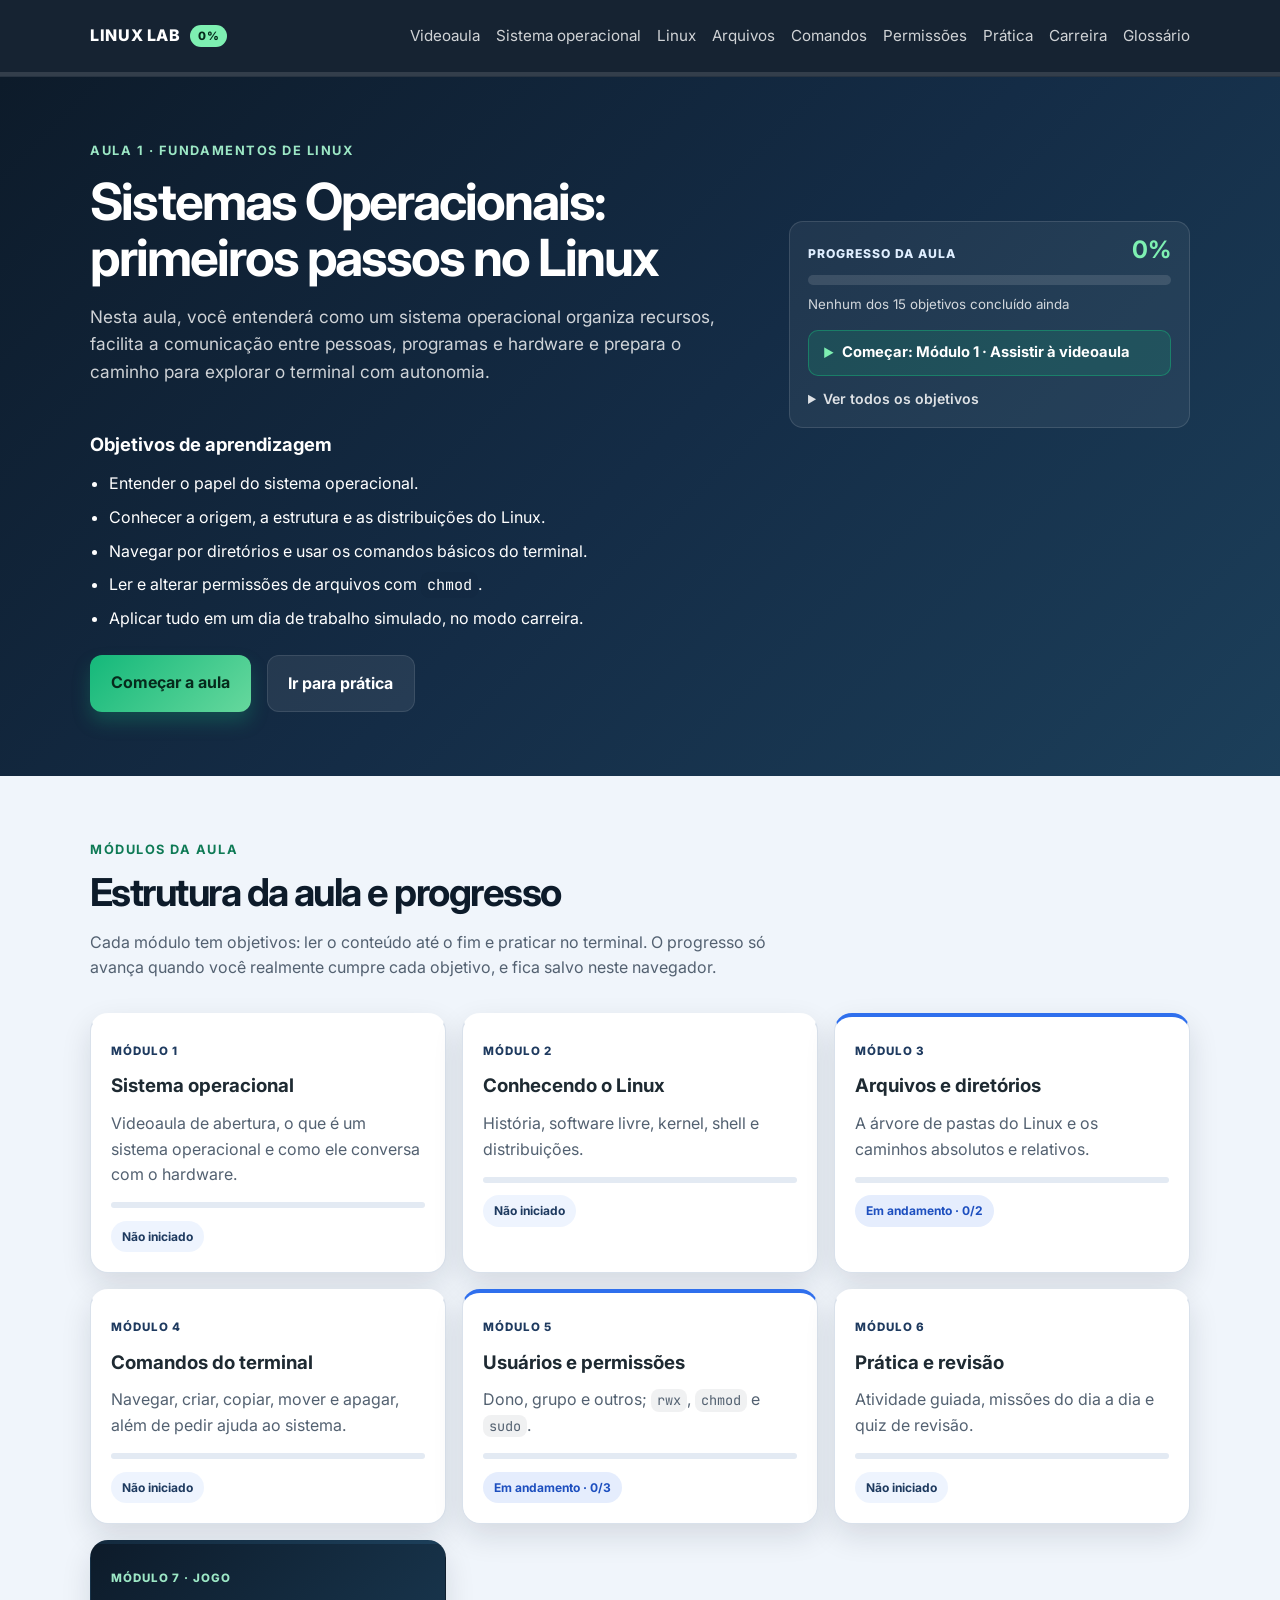
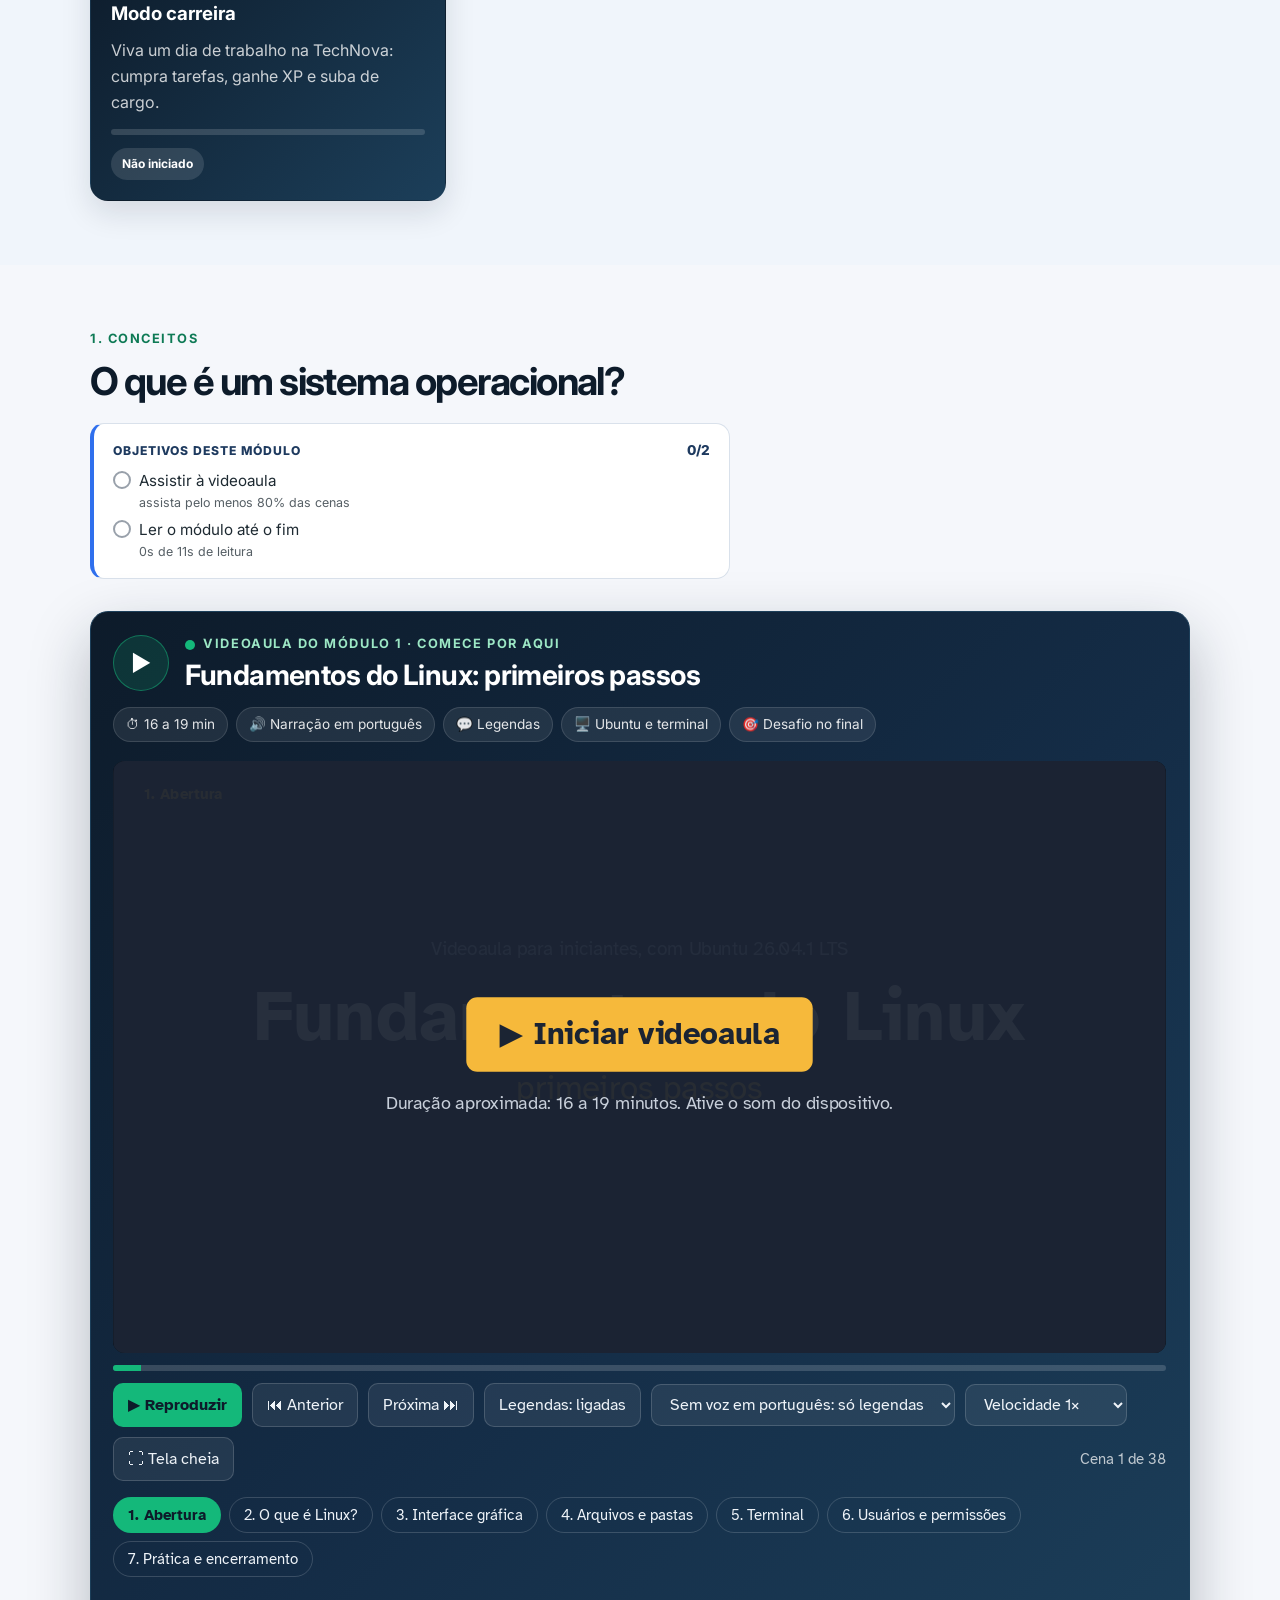
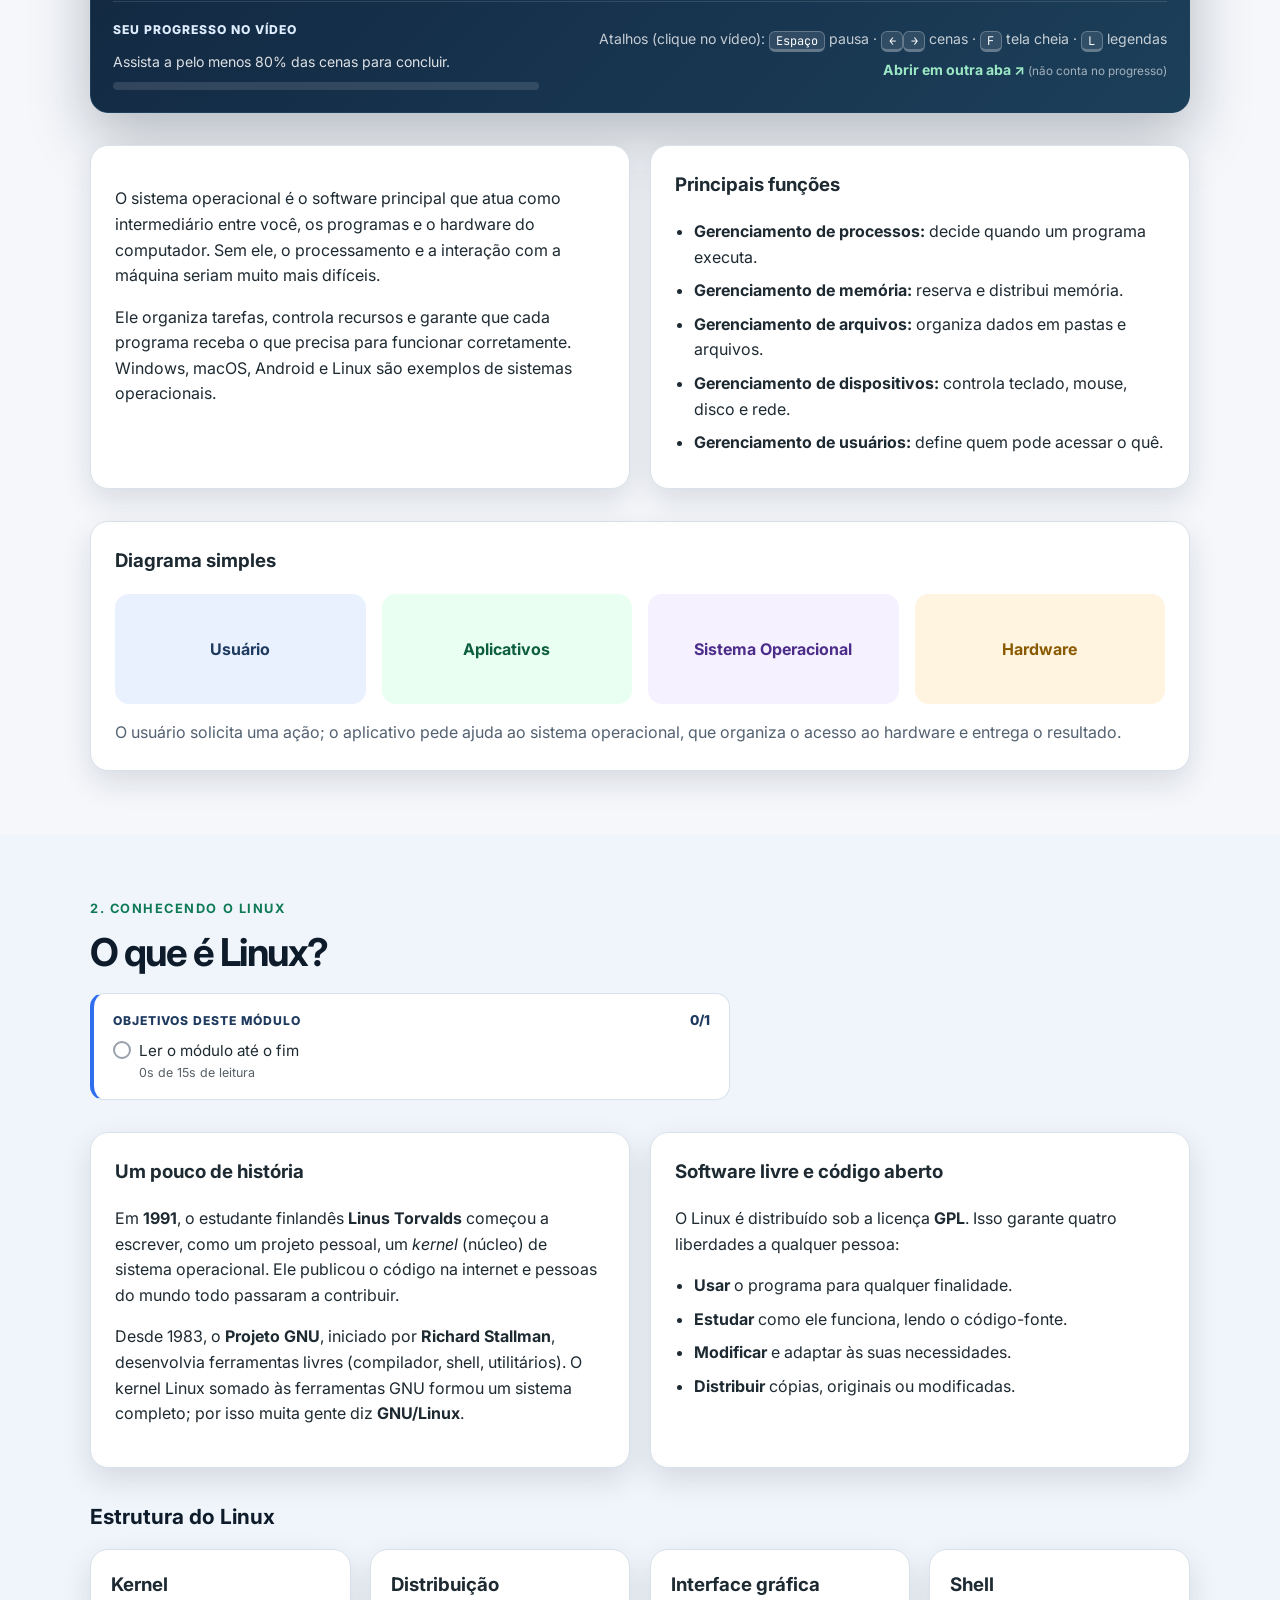
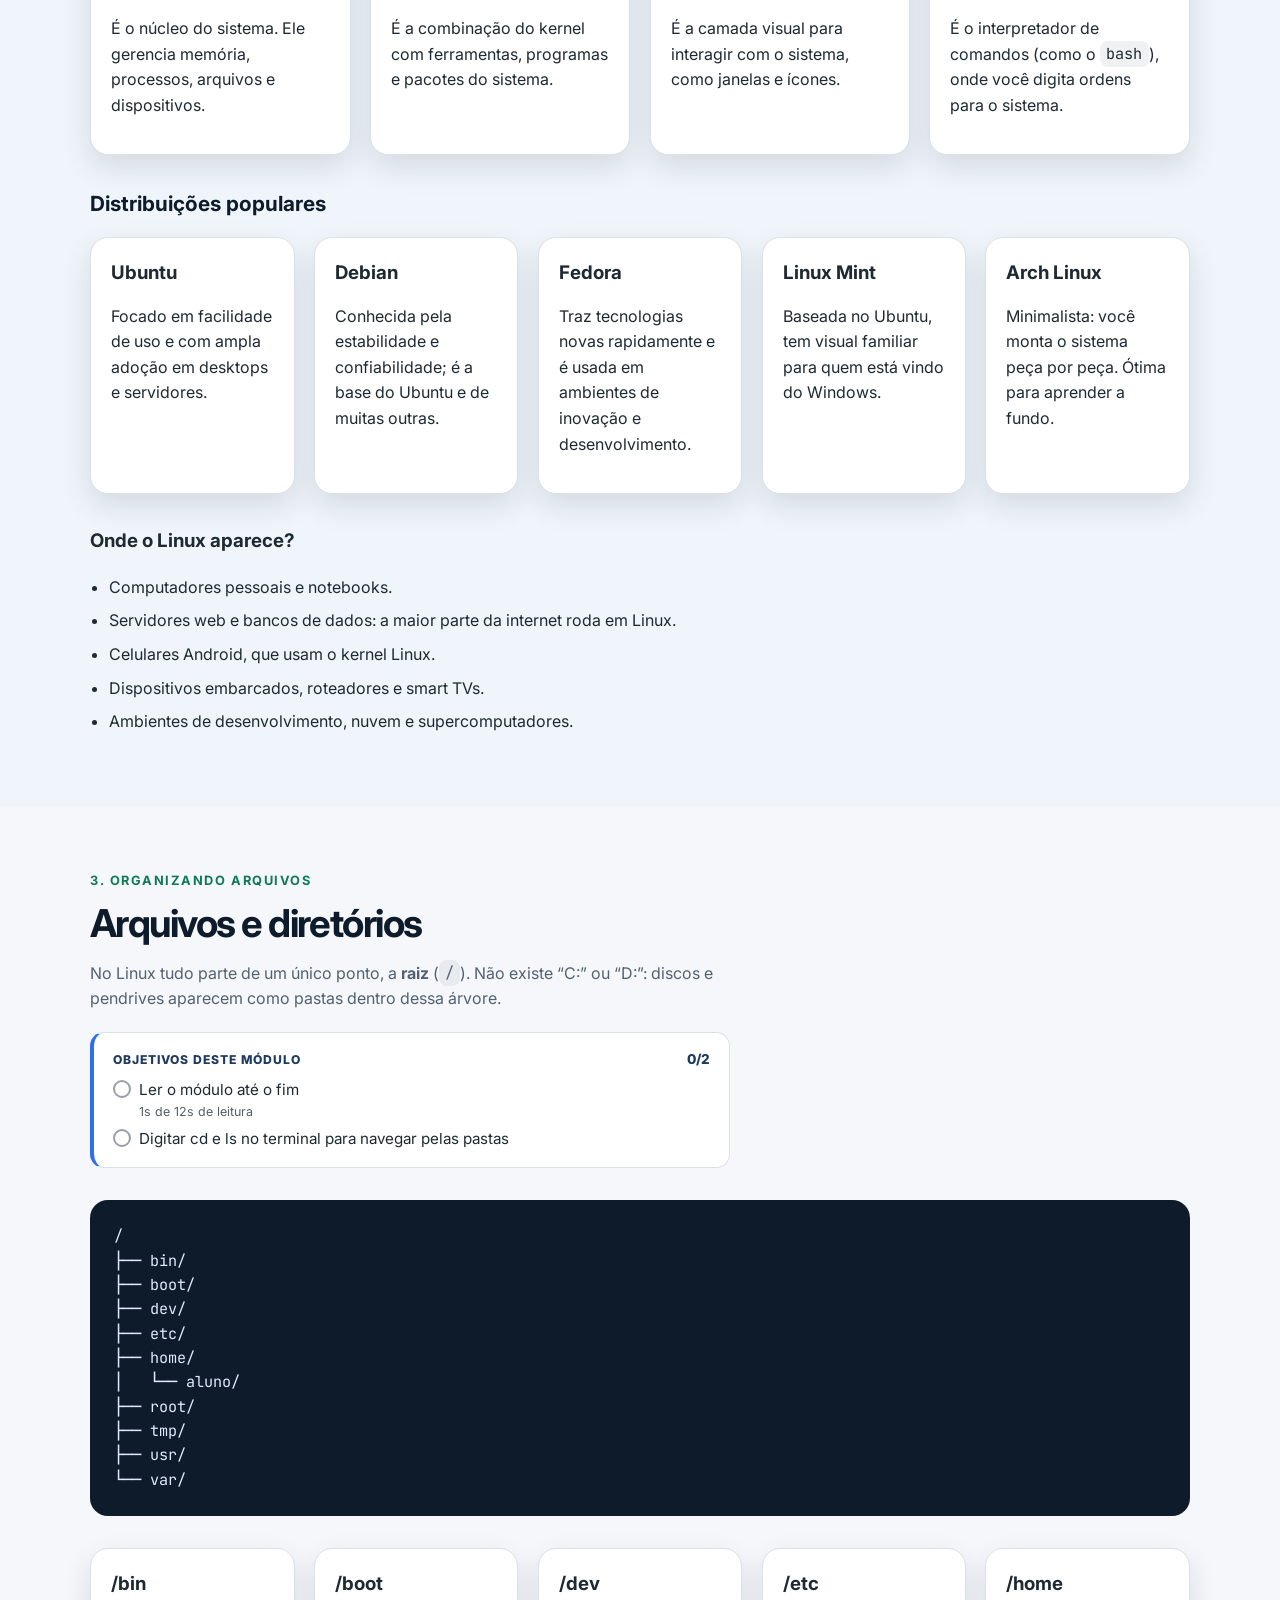
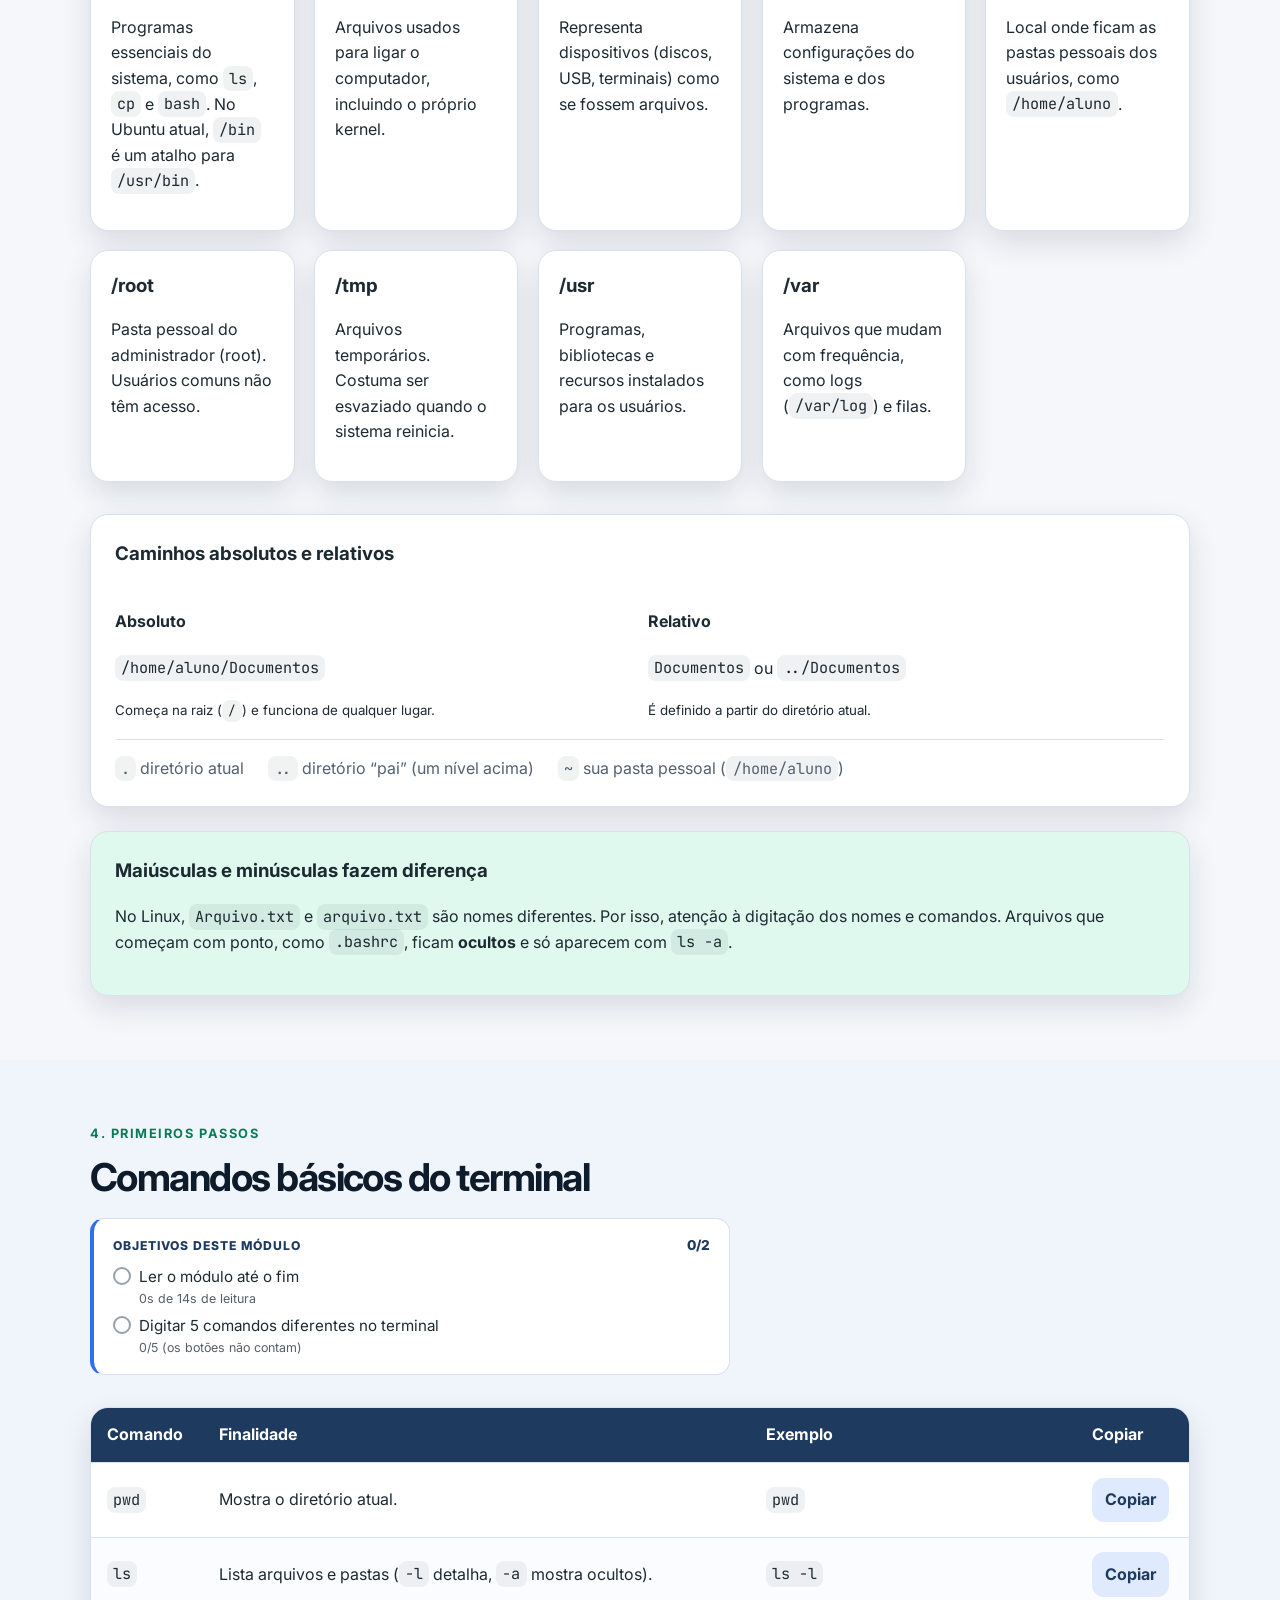
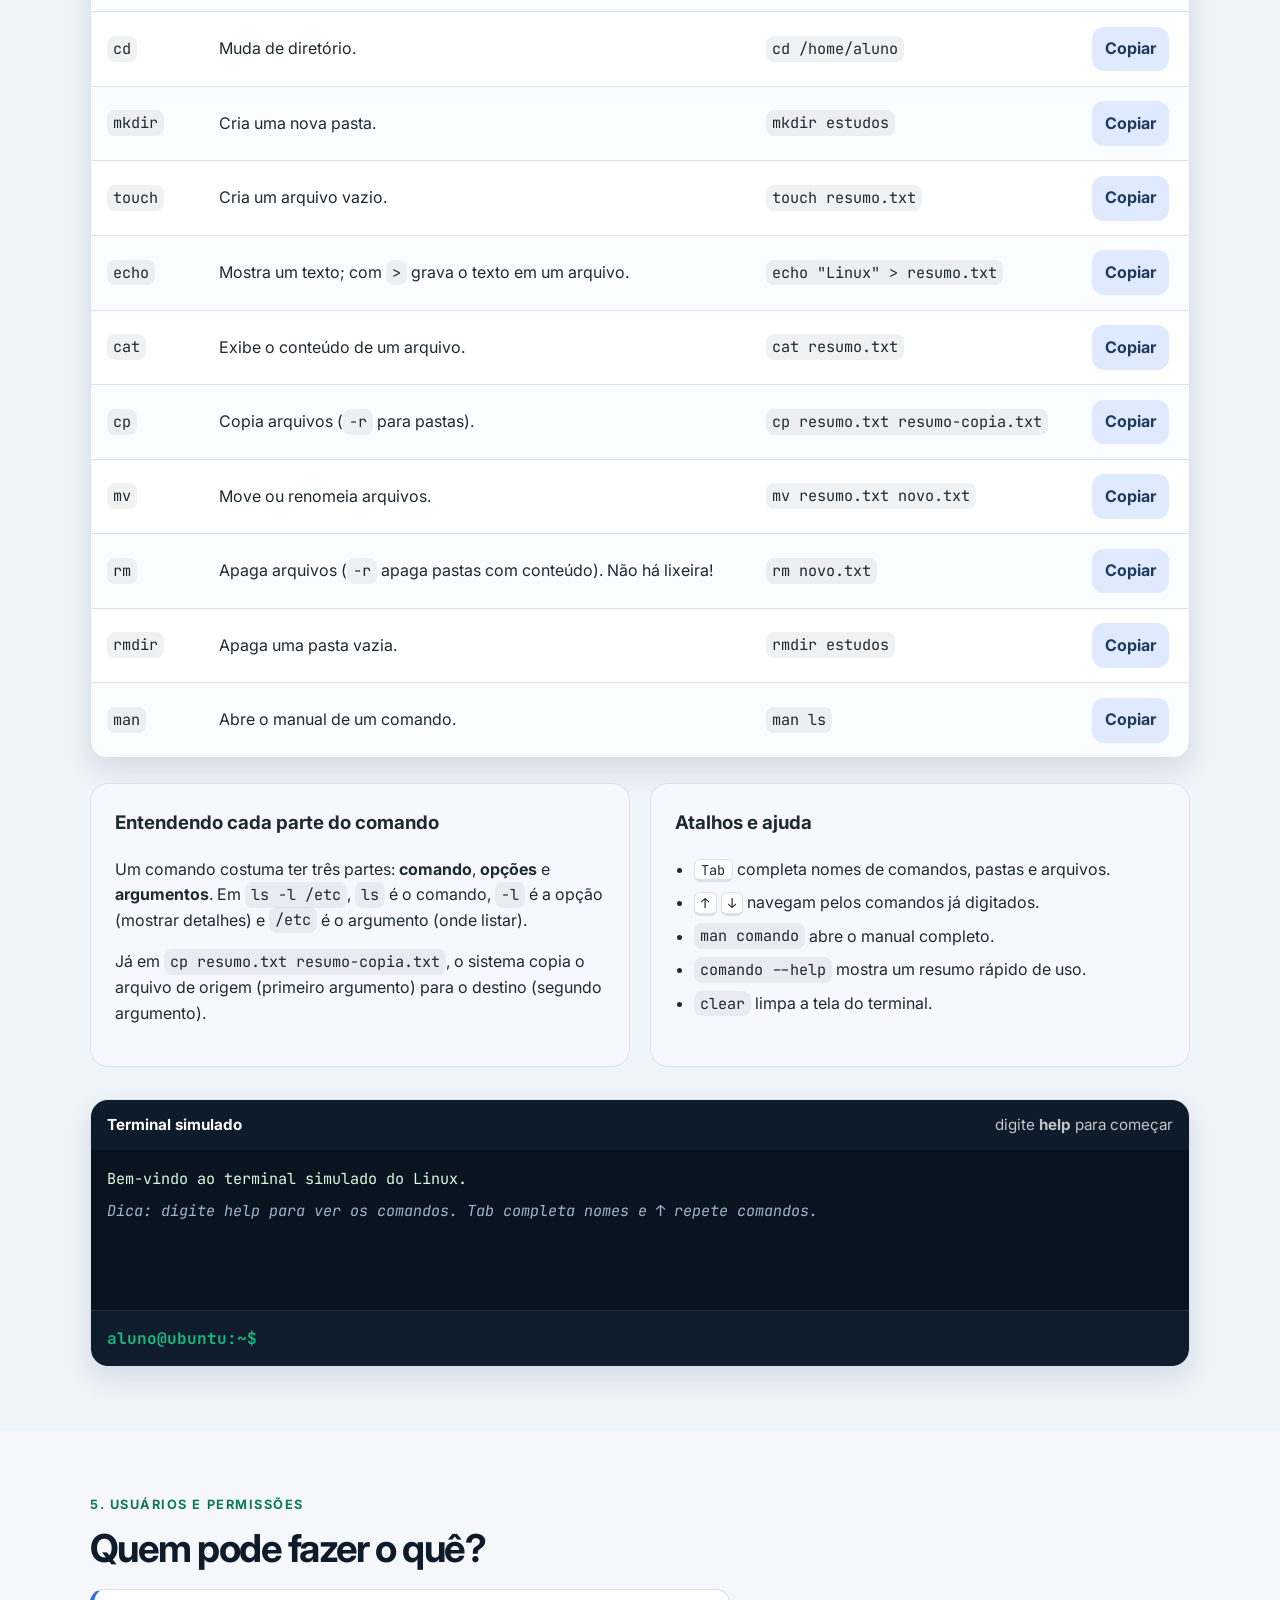
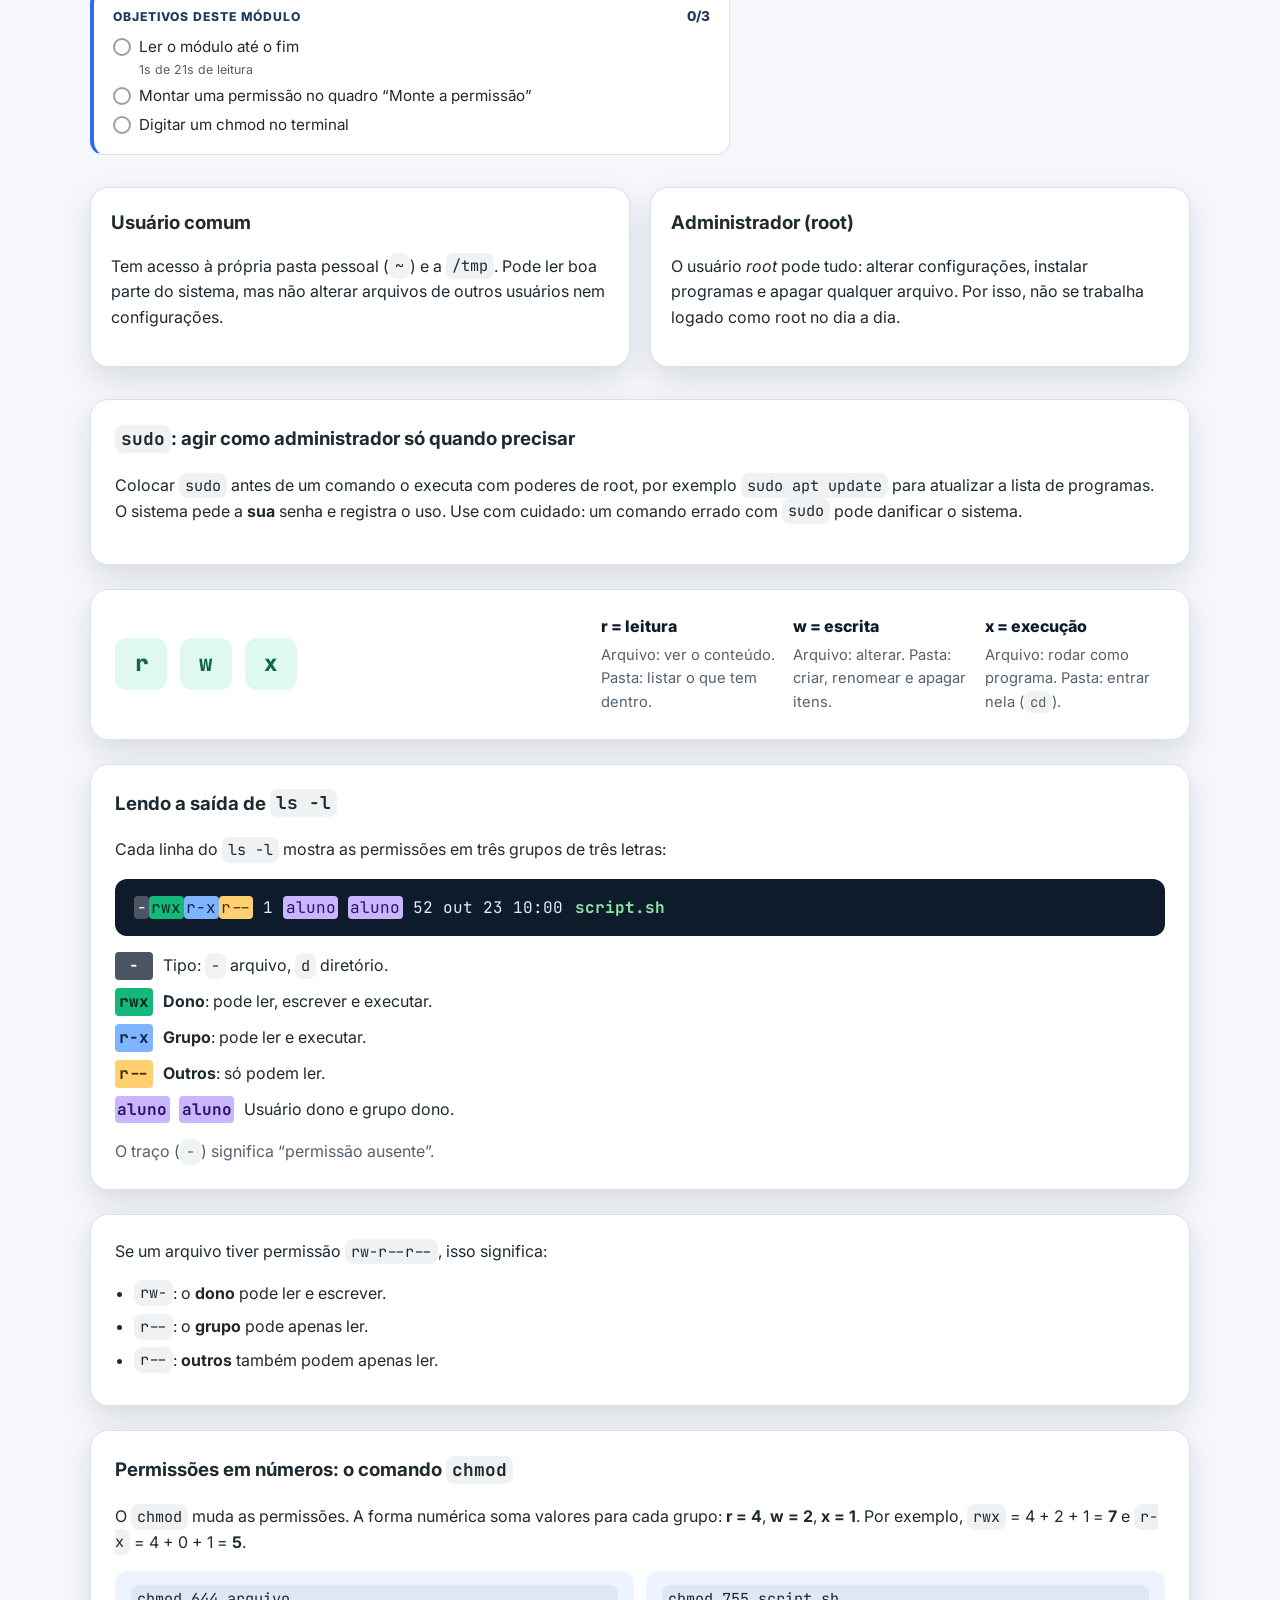
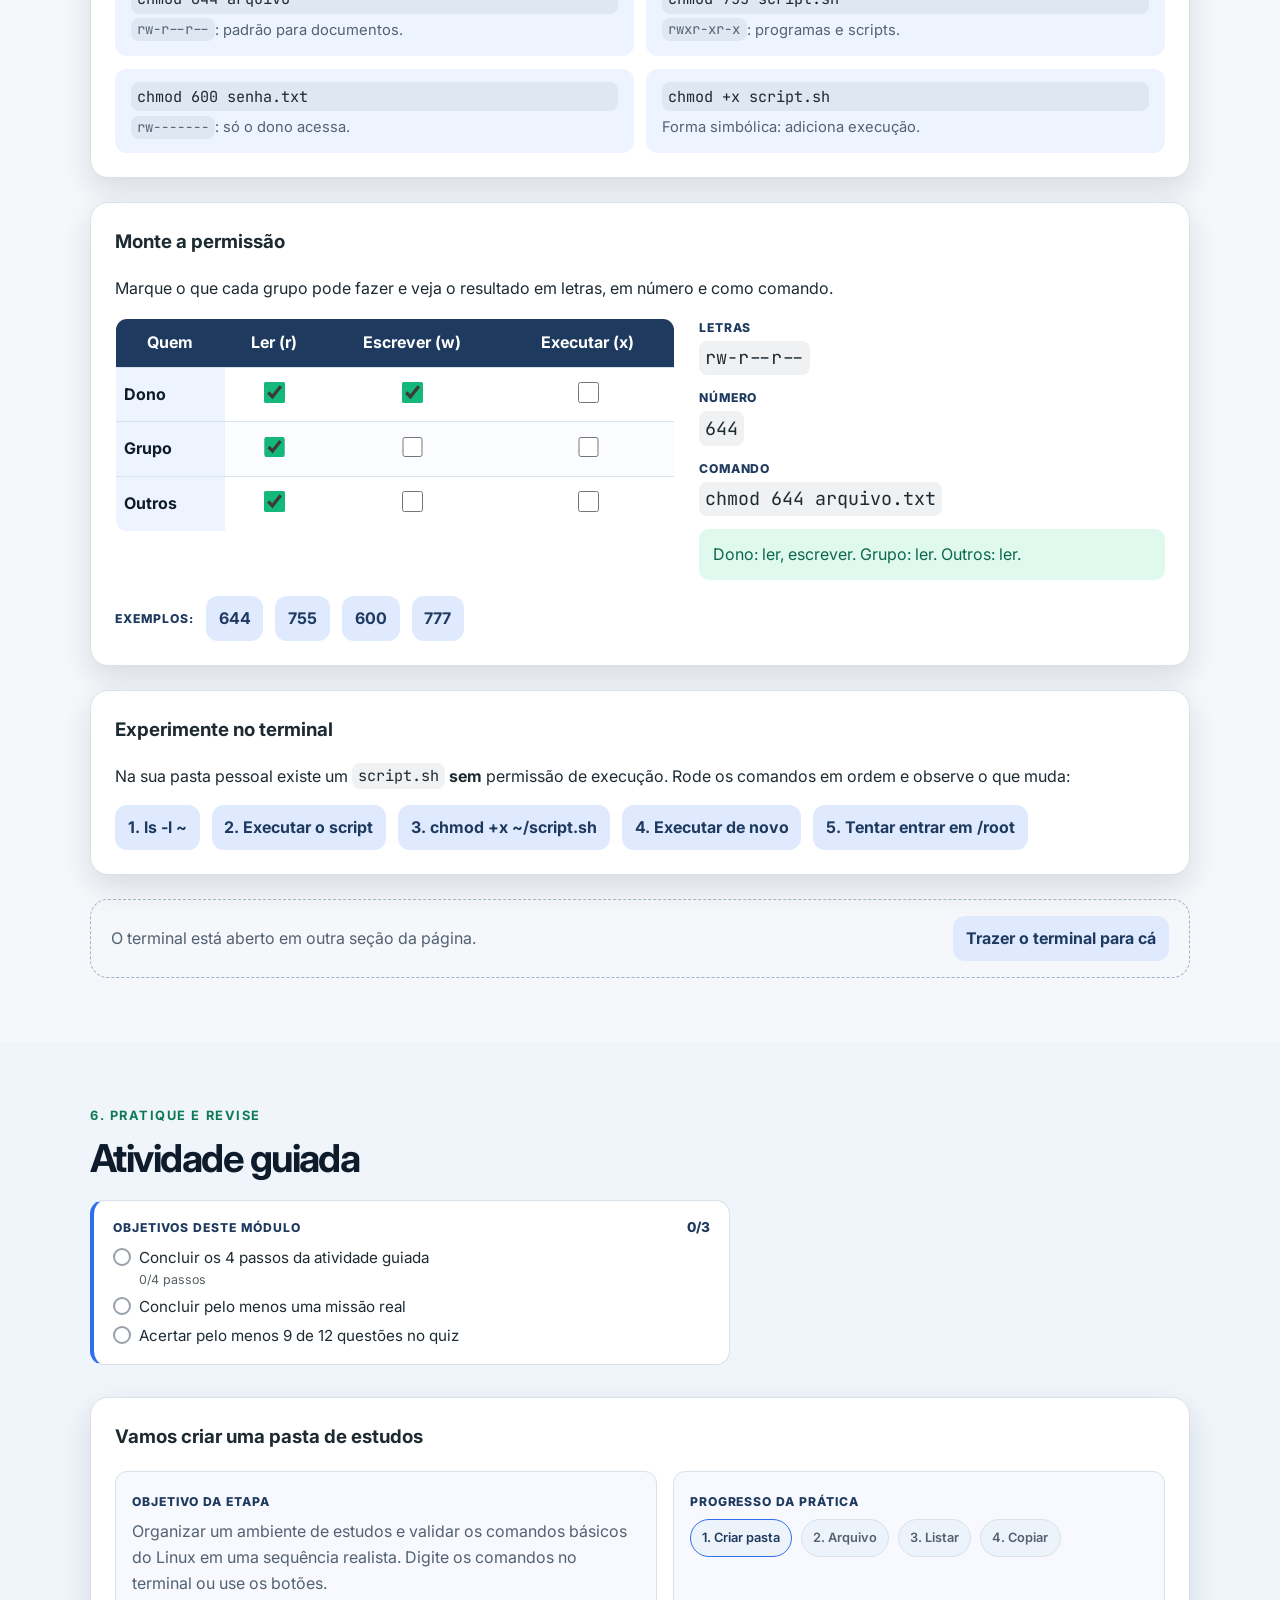
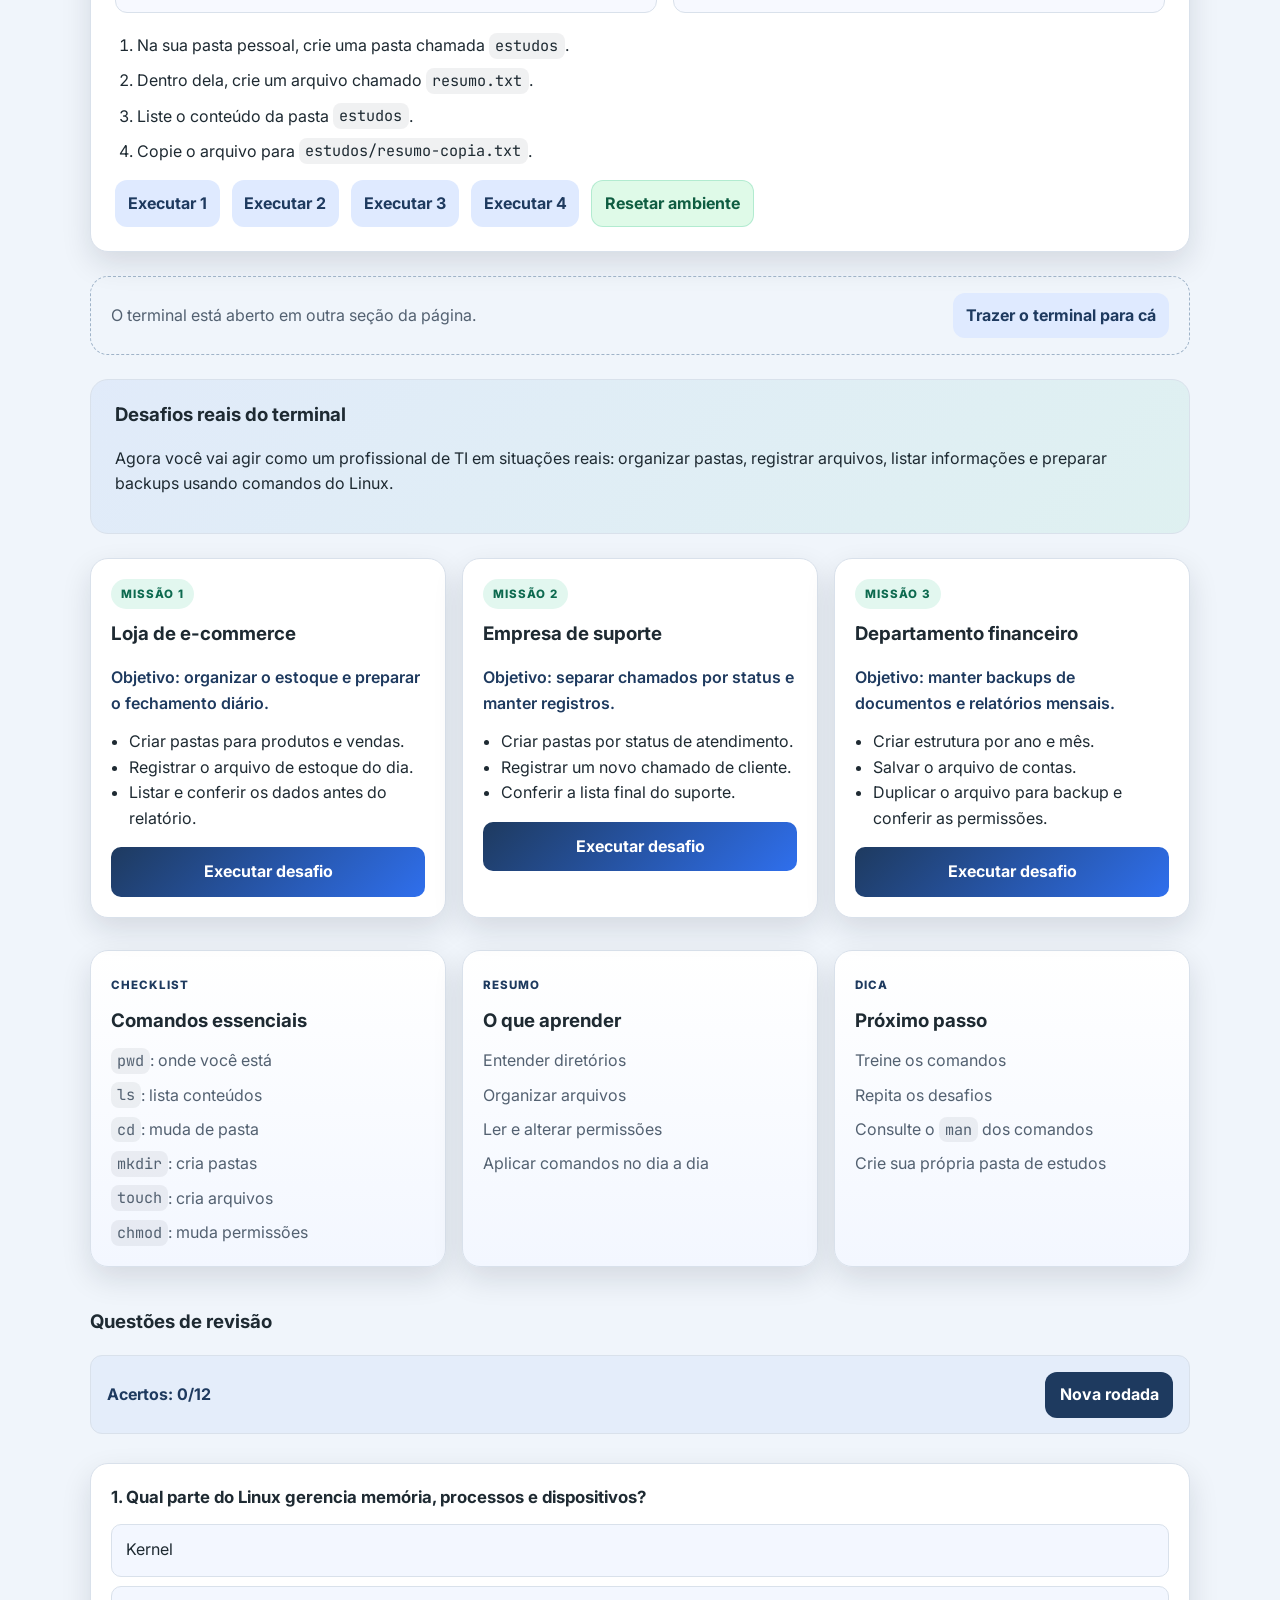
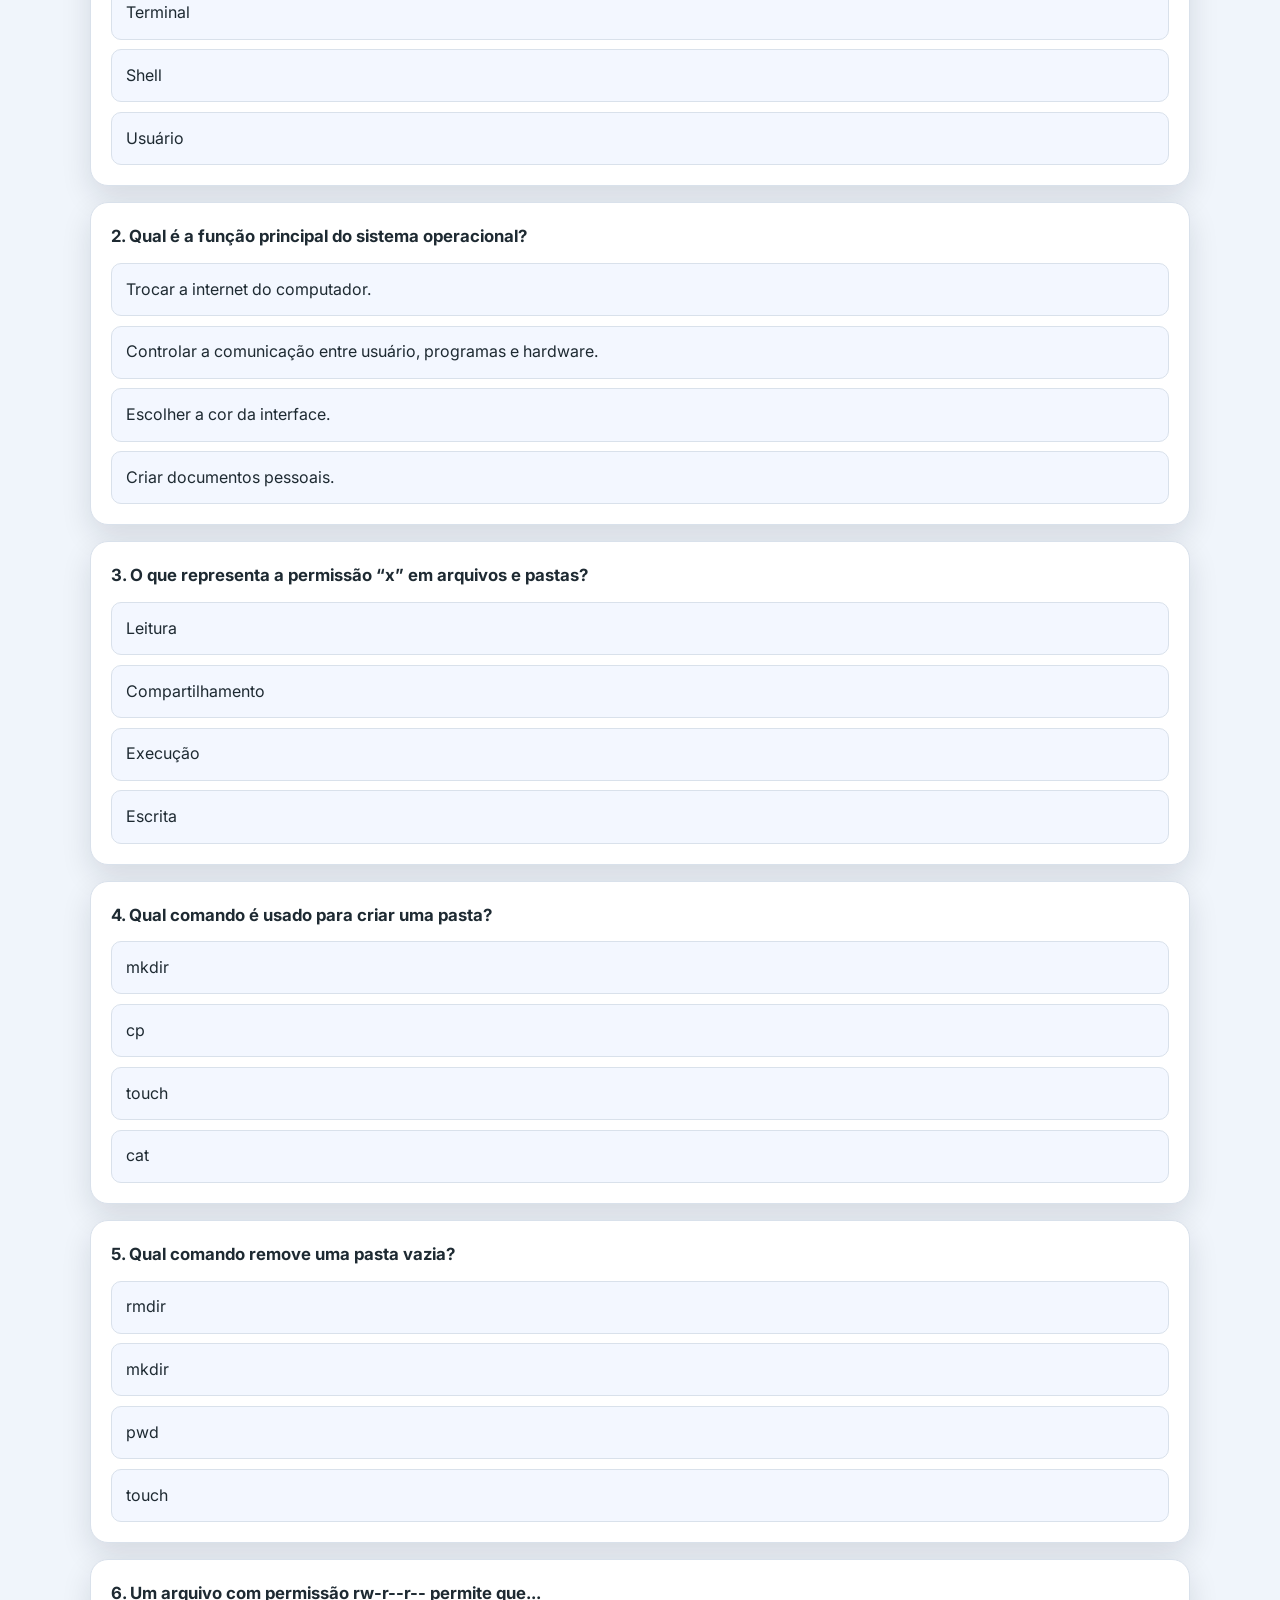
==== commit 228ee9db: "Videoaula no módulo 1 e correções do terminal simulado - Videoaula narrada (videoaula.html) embutida" ====
--- a/index.html
+++ b/index.html
@@ -3,7 +3,7 @@
   <head>
     <meta charset="UTF-8" />
     <meta name="viewport" content="width=device-width, initial-scale=1.0" />
-    <title>Sistemas Operacionais: primeiros passos no Linux</title>
+    <title>Sistemas Operacionais: primeiros passos no Linux · Linux Lab</title>
     <meta
       name="description"
       content="Página educacional para aula introdutória de sistemas operacionais com foco em Linux: conceitos, diretórios, comandos, permissões e terminal simulado."
@@ -49,12 +49,13 @@
           aria-controls="mainMenu"
         >☰</button>
         <ul class="menu" id="mainMenu">
+          <li><a href="#videoaula">Videoaula</a></li>
           <li><a href="#sistema-operacional">Sistema operacional</a></li>
           <li><a href="#linux">Linux</a></li>
           <li><a href="#arquivos">Arquivos</a></li>
           <li><a href="#comandos">Comandos</a></li>
           <li><a href="#usuarios">Permissões</a></li>
-          <li><a href="#pratique">Pratique</a></li>
+          <li><a href="#pratique">Prática</a></li>
           <li><a href="#carreira">Carreira</a></li>
           <li><a href="#glossario">Glossário</a></li>
         </ul>
@@ -63,6 +64,13 @@
         <span id="progressBar" class="progress-bar"></span>
       </div>
     </header>
+
+    <noscript>
+      <p class="noscript-banner">
+        Esta aula usa JavaScript para o terminal, o quiz e o acompanhamento do progresso.
+        Ative o JavaScript no navegador para usar todos os recursos.
+      </p>
+    </noscript>
 
     <main id="conteudo" tabindex="-1">
       <section id="apresentacao" class="section hero">
@@ -91,7 +99,9 @@
               <a href="#sistema-operacional" class="primary-btn" id="heroStart">Começar a aula</a>
               <a href="#pratique" class="secondary-btn">Ir para prática</a>
             </div>
-
+          </div>
+
+          <aside class="hero-side" aria-label="Seu progresso">
             <div class="course-progress-card">
               <div class="course-progress-head">
                 <span class="goal-label">Progresso da aula</span>
@@ -115,26 +125,6 @@
                 <ol id="courseChecklist"></ol>
               </details>
             </div>
-          </div>
-
-          <aside class="video-card" aria-label="Videoaula">
-            <div class="video-header">
-              <span class="dot dot-green" aria-hidden="true"></span>
-              <span>Videoaula: introdução ao Linux</span>
-            </div>
-            <div class="video-frame">
-              <video id="lessonVideo" controls preload="metadata" playsinline>
-                <source src="./gemini_generated_video_2f697187.mp4" type="video/mp4" />
-                Seu navegador não suporta vídeos HTML5.
-              </video>
-              <div id="videoFallback" class="video-fallback" hidden>
-                <span class="play-icon" aria-hidden="true">▶</span>
-                <p>
-                  O vídeo desta aula ainda não está disponível. Enquanto isso, siga o conteúdo
-                  abaixo: ele cobre todos os tópicos.
-                </p>
-              </div>
-            </div>
           </aside>
         </div>
       </section>
@@ -151,54 +141,54 @@
           </div>
 
           <div class="module-grid">
-            <button type="button" class="module-card" data-module="sistema-operacional">
+            <a class="module-card" href="#sistema-operacional" data-module="sistema-operacional">
               <span class="module-number">Módulo 1</span>
               <h3>Sistema operacional</h3>
-              <p>O que é, para que serve e como ele conversa com o hardware.</p>
+              <p>Videoaula de abertura, o que é um sistema operacional e como ele conversa com o hardware.</p>
               <span class="module-status">Próximo</span>
-            </button>
-
-            <button type="button" class="module-card" data-module="linux">
+            </a>
+
+            <a class="module-card" href="#linux" data-module="linux">
               <span class="module-number">Módulo 2</span>
               <h3>Conhecendo o Linux</h3>
               <p>História, software livre, kernel, shell e distribuições.</p>
               <span class="module-status">Próximo</span>
-            </button>
-
-            <button type="button" class="module-card" data-module="arquivos">
+            </a>
+
+            <a class="module-card" href="#arquivos" data-module="arquivos">
               <span class="module-number">Módulo 3</span>
               <h3>Arquivos e diretórios</h3>
               <p>A árvore de pastas do Linux e os caminhos absolutos e relativos.</p>
               <span class="module-status">Próximo</span>
-            </button>
-
-            <button type="button" class="module-card" data-module="comandos">
+            </a>
+
+            <a class="module-card" href="#comandos" data-module="comandos">
               <span class="module-number">Módulo 4</span>
               <h3>Comandos do terminal</h3>
               <p>Navegar, criar, copiar, mover e apagar, além de pedir ajuda ao sistema.</p>
               <span class="module-status">Próximo</span>
-            </button>
-
-            <button type="button" class="module-card" data-module="usuarios">
+            </a>
+
+            <a class="module-card" href="#usuarios" data-module="usuarios">
               <span class="module-number">Módulo 5</span>
               <h3>Usuários e permissões</h3>
               <p>Dono, grupo e outros; <code>rwx</code>, <code>chmod</code> e <code>sudo</code>.</p>
               <span class="module-status">Próximo</span>
-            </button>
-
-            <button type="button" class="module-card" data-module="pratique">
+            </a>
+
+            <a class="module-card" href="#pratique" data-module="pratique">
               <span class="module-number">Módulo 6</span>
               <h3>Prática e revisão</h3>
               <p>Atividade guiada, missões do dia a dia e quiz de revisão.</p>
               <span class="module-status">Próximo</span>
-            </button>
-
-            <button type="button" class="module-card module-card-game" data-module="carreira">
+            </a>
+
+            <a class="module-card module-card-game" href="#carreira" data-module="carreira">
               <span class="module-number">Módulo 7 · Jogo</span>
               <h3>Modo carreira</h3>
               <p>Viva um dia de trabalho na TechNova: cumpra tarefas, ganhe XP e suba de cargo.</p>
               <span class="module-status">Próximo</span>
-            </button>
+            </a>
           </div>
         </div>
       </section>
@@ -209,6 +199,63 @@
             <p class="eyebrow">1. Conceitos</p>
             <h2>O que é um sistema operacional?</h2>
           </div>
+
+          <article id="videoaula" class="video-card video-player" aria-labelledby="videoaula-titulo">
+            <header class="video-player-head">
+              <div class="video-player-title">
+                <span class="play-badge" aria-hidden="true">▶</span>
+                <div>
+                  <p class="video-player-kicker"><span class="dot dot-green" aria-hidden="true"></span> Videoaula do módulo 1 · comece por aqui</p>
+                  <h2 id="videoaula-titulo">Fundamentos do Linux: primeiros passos</h2>
+                </div>
+              </div>
+              <ul class="video-meta" aria-label="Sobre a videoaula">
+                <li><span aria-hidden="true">⏱</span> 16 a 19 min</li>
+                <li><span aria-hidden="true">🔊</span> Narração em português</li>
+                <li><span aria-hidden="true">💬</span> Legendas</li>
+                <li><span aria-hidden="true">🖥️</span> Ubuntu e terminal</li>
+                <li><span aria-hidden="true">🎯</span> Desafio no final</li>
+              </ul>
+            </header>
+
+            <div class="videoaula-embed">
+              <iframe
+                id="videoaulaFrame"
+                src="videoaula.html"
+                title="Videoaula: Fundamentos do Linux, primeiros passos"
+                allow="fullscreen"
+              ></iframe>
+            </div>
+
+            <footer class="video-player-foot">
+              <div class="video-progress">
+                <div class="video-progress-head">
+                  <span class="goal-label">Seu progresso no vídeo</span>
+                  <span id="videoProgressText">Assista a pelo menos 80% das cenas para concluir.</span>
+                </div>
+                <div
+                  id="videoProgressBar"
+                  class="video-progress-track"
+                  role="progressbar"
+                  aria-label="Progresso na videoaula"
+                  aria-valuemin="0"
+                  aria-valuemax="100"
+                  aria-valuenow="0"
+                >
+                  <span id="videoProgressFill" class="video-progress-fill"></span>
+                </div>
+              </div>
+              <div class="video-help">
+                <p class="video-shortcuts">
+                  Atalhos (clique no vídeo): <kbd>Espaço</kbd> pausa · <kbd>←</kbd><kbd>→</kbd> cenas ·
+                  <kbd>F</kbd> tela cheia · <kbd>L</kbd> legendas
+                </p>
+                <a class="video-popout" href="videoaula.html" target="_blank" rel="noopener">
+                  Abrir em outra aba ↗ <small>(não conta no progresso)</small>
+                </a>
+              </div>
+            </footer>
+          </article>
 
           <div class="content-grid">
             <div class="text-card">
@@ -376,7 +423,10 @@
           <div class="directory-grid">
             <article class="dir-card">
               <h3>/bin</h3>
-              <p>Programas essenciais do sistema, como <code>ls</code>, <code>cp</code> e <code>bash</code>.</p>
+              <p>
+                Programas essenciais do sistema, como <code>ls</code>, <code>cp</code> e <code>bash</code>.
+                No Ubuntu atual, <code>/bin</code> é um atalho para <code>/usr/bin</code>.
+              </p>
             </article>
             <article class="dir-card">
               <h3>/boot</h3>
@@ -581,7 +631,7 @@
                 <div class="terminal-line is-hint">Dica: digite help para ver os comandos. Tab completa nomes e ↑ repete comandos.</div>
               </div>
               <form id="terminalForm" class="terminal-form">
-                <label for="terminalInput" id="terminalPrompt" class="prompt">aluno@linux:~$</label>
+                <label for="terminalInput" id="terminalPrompt" class="prompt">aluno@ubuntu:~$</label>
                 <input
                   id="terminalInput"
                   type="text"
@@ -1001,7 +1051,7 @@
             <div><dt>Kernel</dt><dd>Núcleo do sistema operacional; controla hardware, memória e processos.</dd></div>
             <div><dt>Shell</dt><dd>Programa que interpreta os comandos digitados. O mais comum é o <code>bash</code>.</dd></div>
             <div><dt>Terminal</dt><dd>Janela onde você conversa com o shell digitando comandos.</dd></div>
-            <div><dt>Prompt</dt><dd>Texto antes do cursor, como <code>aluno@linux:~$</code>: usuário, máquina e pasta atual.</dd></div>
+            <div><dt>Prompt</dt><dd>Texto antes do cursor, como <code>aluno@ubuntu:~$</code>: usuário, máquina e pasta atual.</dd></div>
             <div><dt>Distribuição</dt><dd>Pacote completo de Linux: kernel + programas + instalador. Ex.: Ubuntu.</dd></div>
             <div><dt>Diretório</dt><dd>O mesmo que pasta.</dd></div>
             <div><dt>Raiz (<code>/</code>)</dt><dd>Diretório inicial de onde partem todos os outros.</dd></div>
--- a/styles.css
+++ b/styles.css
@@ -90,6 +90,9 @@
 }
 
 .brand {
+  display: inline-flex;
+  align-items: center;
+  gap: 0.6rem;
   font-weight: 800;
   letter-spacing: 0.04em;
   text-transform: uppercase;
@@ -154,7 +157,7 @@
   align-items: start;
 }
 
-.hero .video-card {
+.hero-side {
   margin-top: 3.5rem;
 }
 
@@ -223,7 +226,6 @@
   border: 1px solid rgba(255, 255, 255, 0.12);
   border-radius: 14px;
   padding: 1rem 1.1rem;
-  max-width: 360px;
 }
 
 .course-progress-card .goal-label {
@@ -289,6 +291,14 @@
 .copy-btn:hover,
 .mini-btn:hover {
   transform: translateY(-1px);
+}
+
+.primary-btn:hover {
+  box-shadow: 0 14px 24px rgba(20, 184, 122, 0.32);
+}
+
+.secondary-btn:hover {
+  background: rgba(255, 255, 255, 0.14);
 }
 
 .video-card,
@@ -310,21 +320,6 @@
   box-shadow: var(--shadow);
 }
 
-.video-card {
-  background: rgba(255, 255, 255, 0.06);
-  border-color: rgba(255, 255, 255, 0.12);
-  padding: 1rem;
-}
-
-.video-header {
-  display: flex;
-  align-items: center;
-  gap: 0.5rem;
-  font-weight: 600;
-  color: rgba(255, 255, 255, 0.9);
-  margin-bottom: 0.8rem;
-}
-
 .dot {
   width: 10px;
   height: 10px;
@@ -336,40 +331,186 @@
   background: var(--green);
 }
 
-.video-frame {
-  min-height: 260px;
-  background: linear-gradient(135deg, rgba(0, 0, 0, 0.08), rgba(255, 255, 255, 0.05));
-  border: 1px solid rgba(255, 255, 255, 0.08);
-  border-radius: 14px;
-  display: flex;
-  flex-direction: column;
-  justify-content: center;
+/* Videoaula do módulo 1: player escuro, como uma tela de vídeo dentro da seção clara */
+.video-player {
+  background: linear-gradient(135deg, #0d1b2a 0%, #142c46 52%, #1c3f5a 100%);
+  border-color: #1c3f5a;
+  box-shadow: 0 24px 60px rgba(13, 27, 42, 0.28);
+  color: #ffffff;
+  padding: 1.4rem;
+  margin-bottom: 2rem;
+  scroll-margin-top: 90px;
+}
+
+.video-player-head {
+  display: flex;
+  flex-wrap: wrap;
+  justify-content: space-between;
   align-items: center;
-  text-align: center;
+  gap: 1rem 1.5rem;
+  margin-bottom: 1.2rem;
+}
+
+.video-player-title {
+  display: flex;
+  align-items: center;
   gap: 1rem;
-  padding: 1.2rem;
-  color: rgba(255, 255, 255, 0.78);
-  overflow: hidden;
-}
-
-.video-frame video {
+}
+
+.play-badge {
+  flex: none;
+  width: 56px;
+  height: 56px;
+  border-radius: 50%;
+  display: grid;
+  place-items: center;
+  font-size: 1.4rem;
+  color: #ffffff;
+  background: rgba(20, 184, 122, 0.16);
+  border: 1px solid rgba(20, 184, 122, 0.5);
+}
+
+.video-player-kicker {
+  display: flex;
+  align-items: center;
+  gap: 0.5rem;
+  margin: 0 0 0.25rem;
+  font-size: 0.8rem;
+  font-weight: 700;
+  letter-spacing: 0.12em;
+  text-transform: uppercase;
+  color: #9ce7c5;
+}
+
+.video-player-title h2 {
+  margin: 0;
+  font-size: clamp(1.3rem, 2.4vw, 1.75rem);
+  line-height: 1.15;
+  letter-spacing: -0.02em;
+}
+
+.video-meta {
+  list-style: none;
+  margin: 0;
+  padding: 0;
+  display: flex;
+  flex-wrap: wrap;
+  gap: 0.5rem;
+}
+
+.video-meta li {
+  padding: 0.35rem 0.75rem;
+  border-radius: 999px;
+  background: rgba(255, 255, 255, 0.08);
+  border: 1px solid rgba(255, 255, 255, 0.12);
+  font-size: 0.85rem;
+  color: rgba(255, 255, 255, 0.88);
+  white-space: nowrap;
+}
+
+.videoaula-embed iframe {
   display: block;
   width: 100%;
-  max-height: 270px;
-  border-radius: 12px;
-  background: #000;
-}
-
-.play-icon {
-  width: 64px;
-  height: 64px;
-  border-radius: 50%;
-  background: rgba(20, 184, 122, 0.14);
-  border: 1px solid rgba(20, 184, 122, 0.4);
-  display: grid;
-  place-items: center;
-  font-size: 1.8rem;
-  color: white;
+  height: 760px;
+  border: 0;
+  background: transparent;
+  color-scheme: light;
+}
+
+.video-player-foot {
+  display: grid;
+  grid-template-columns: minmax(0, 1fr) minmax(0, 1.4fr);
+  gap: 1rem 2rem;
+  align-items: center;
+  margin-top: 1.2rem;
+  padding-top: 1.1rem;
+  border-top: 1px solid rgba(255, 255, 255, 0.12);
+}
+
+.video-progress-head {
+  display: flex;
+  flex-wrap: wrap;
+  justify-content: space-between;
+  gap: 0.25rem 1rem;
+  margin-bottom: 0.5rem;
+  font-size: 0.88rem;
+  color: rgba(255, 255, 255, 0.85);
+}
+
+.video-progress-head .goal-label {
+  color: #dfeeff;
+}
+
+.video-progress-track {
+  height: 8px;
+  border-radius: 999px;
+  background: rgba(255, 255, 255, 0.12);
+  overflow: hidden;
+}
+
+.video-progress-fill {
+  display: block;
+  height: 100%;
+  width: 0%;
+  border-radius: inherit;
+  background: linear-gradient(90deg, var(--green), #7ae3a1);
+  transition: width 0.25s ease;
+}
+
+.video-player.is-watched .video-progress-head #videoProgressText {
+  color: #7ef0b2;
+  font-weight: 700;
+}
+
+.video-help {
+  display: flex;
+  flex-wrap: wrap;
+  justify-content: flex-end;
+  align-items: center;
+  gap: 0.5rem 1.25rem;
+  font-size: 0.88rem;
+  color: rgba(255, 255, 255, 0.75);
+}
+
+.video-shortcuts {
+  margin: 0;
+}
+
+.video-player kbd {
+  background: rgba(255, 255, 255, 0.1);
+  border-color: rgba(255, 255, 255, 0.25);
+  color: #ffffff;
+}
+
+.video-popout {
+  color: #9ce7c5;
+  font-weight: 700;
+  white-space: nowrap;
+}
+
+.video-popout small {
+  font-weight: 400;
+  color: rgba(255, 255, 255, 0.6);
+}
+
+@media (max-width: 920px) {
+  .video-player-foot {
+    grid-template-columns: 1fr;
+  }
+
+  .video-help {
+    justify-content: flex-start;
+  }
+}
+
+@media (max-width: 700px) {
+  .video-player {
+    padding: 1rem;
+  }
+
+  .play-badge {
+    display: none;
+  }
 }
 
 .section-heading {
@@ -784,13 +925,15 @@
 }
 
 .module-card {
+  position: relative;
+  display: block;
   background: var(--panel);
   border: 1px solid var(--border);
   border-radius: 18px;
   padding: 1.25rem;
   box-shadow: var(--shadow);
   border-top: 4px solid transparent;
-  transition: transform 0.2s ease, border-color 0.2s ease;
+  transition: transform 0.2s ease, box-shadow 0.2s ease, border-color 0.2s ease;
   width: 100%;
   text-align: left;
   cursor: pointer;
@@ -799,6 +942,7 @@
 
 .module-card:hover {
   transform: translateY(-2px);
+  box-shadow: 0 16px 34px rgba(16, 24, 40, 0.16);
 }
 
 .module-card.is-complete {
@@ -1114,7 +1258,6 @@
     text-align: center;
   }
 
-  .questions-meta,
   .quiz-meta {
     flex-direction: column;
     align-items: flex-start;
@@ -1197,8 +1340,12 @@
  * Ajustes gerais
  * ------------------------------------------------------------------ */
 
-.secondary-btn {
-  display: inline-block;
+.noscript-banner {
+  margin: 0;
+  padding: 0.9rem 1.2rem;
+  background: #fff4df;
+  color: #7a4f00;
+  text-align: center;
 }
 
 .section-intro {
@@ -1222,25 +1369,8 @@
   color: #ffffff;
 }
 
-.video-fallback {
-  display: flex;
-  flex-direction: column;
-  align-items: center;
-  gap: 1rem;
-}
-
-.video-fallback[hidden],
-.video-frame video[hidden] {
-  display: none;
-}
-
 .section-heading .eyebrow {
   color: #0e7a55;
-}
-
-.video-fallback p {
-  margin: 0;
-  max-width: 34ch;
 }
 
 .path-symbols {
@@ -2122,12 +2252,6 @@
  * Progresso da aula
  * ------------------------------------------------------------------ */
 
-.brand {
-  display: inline-flex;
-  align-items: center;
-  gap: 0.6rem;
-}
-
 .brand-progress {
   font-size: 0.72rem;
   letter-spacing: 0.02em;
@@ -2144,9 +2268,6 @@
   padding-bottom: 0.2rem;
 }
 
-.course-progress-card {
-  max-width: 440px;
-}
 
 .course-progress-head {
   display: flex;
@@ -2326,10 +2447,6 @@
   color: var(--muted);
 }
 
-.module-card {
-  position: relative;
-}
-
 .module-progress {
   display: block;
   height: 6px;
@@ -2415,7 +2532,7 @@
     grid-template-columns: 1fr;
   }
 
-  .hero .video-card {
+  .hero-side {
     margin-top: 0;
   }
 
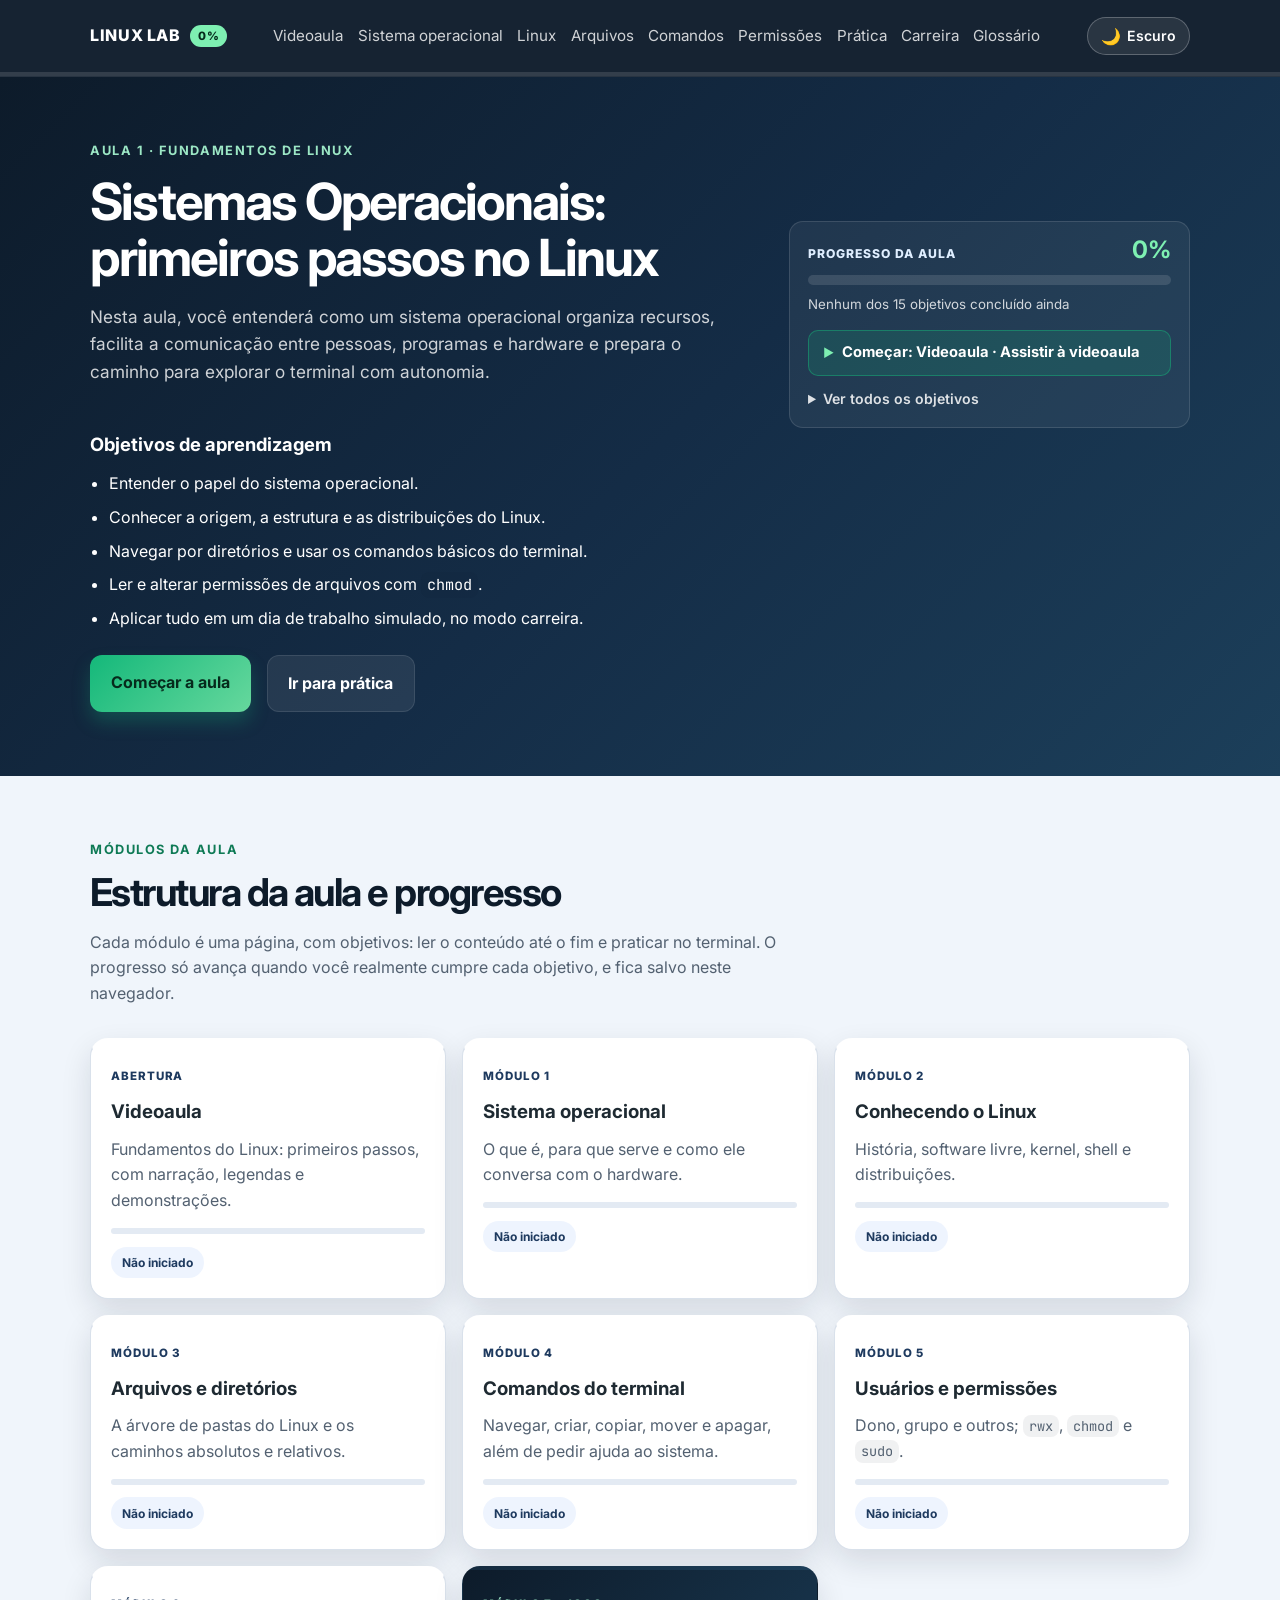
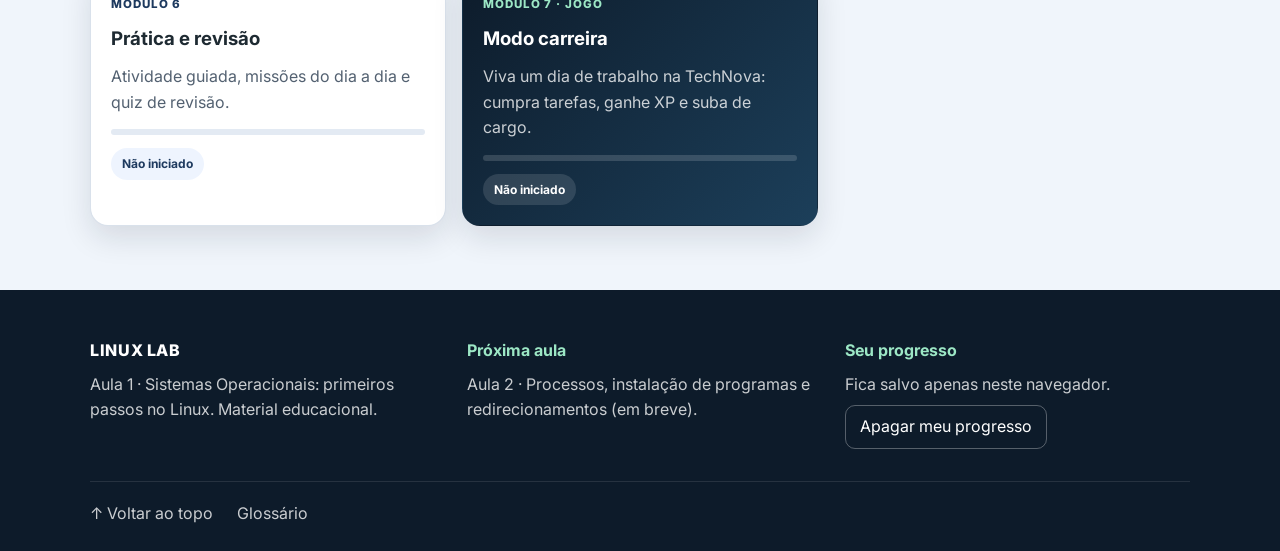
==== commit 3e0ac02b: "Plataforma em telas separadas, modo claro/escuro e novos fluxogramas no vídeo - Cada item do menu vi" ====
--- a/index.html
+++ b/index.html
@@ -30,35 +30,43 @@
       href="https://fonts.googleapis.com/css2?family=JetBrains+Mono:wght@400;500;700&family=Inter:wght@400;500;600;700;800&display=swap"
       rel="stylesheet"
     />
-    <link rel="stylesheet" href="styles.css" />
+    <script src="js/tema.js"></script>
+    <link rel="stylesheet" href="css/estilos.css" />
+    <link rel="stylesheet" href="css/tema-escuro.css" />
   </head>
   <body>
     <a class="skip-link" href="#conteudo">Pular para o conteúdo</a>
 
     <header class="topbar">
       <nav class="nav container" aria-label="Navegação principal">
-        <a href="#apresentacao" class="brand">
+        <a href="index.html" class="brand">
           Linux Lab
           <span id="headerProgress" class="brand-progress" title="Progresso da aula">0%</span>
         </a>
-        <button
-          class="menu-toggle"
-          type="button"
-          aria-label="Abrir menu"
-          aria-expanded="false"
-          aria-controls="mainMenu"
-        >☰</button>
         <ul class="menu" id="mainMenu">
-          <li><a href="#videoaula">Videoaula</a></li>
-          <li><a href="#sistema-operacional">Sistema operacional</a></li>
-          <li><a href="#linux">Linux</a></li>
-          <li><a href="#arquivos">Arquivos</a></li>
-          <li><a href="#comandos">Comandos</a></li>
-          <li><a href="#usuarios">Permissões</a></li>
-          <li><a href="#pratique">Prática</a></li>
-          <li><a href="#carreira">Carreira</a></li>
-          <li><a href="#glossario">Glossário</a></li>
+          <li><a href="videoaula.html">Videoaula</a></li>
+          <li><a href="modulo-1.html">Sistema operacional</a></li>
+          <li><a href="modulo-2.html">Linux</a></li>
+          <li><a href="modulo-3.html">Arquivos</a></li>
+          <li><a href="modulo-4.html">Comandos</a></li>
+          <li><a href="modulo-5.html">Permissões</a></li>
+          <li><a href="modulo-6.html">Prática</a></li>
+          <li><a href="modulo-7.html">Carreira</a></li>
+          <li><a href="glossario.html">Glossário</a></li>
         </ul>
+        <div class="nav-tools">
+          <button id="themeToggle" class="theme-toggle" type="button" aria-pressed="false" aria-label="Mudar para o modo escuro">
+            <span class="theme-icon" aria-hidden="true">🌙</span>
+            <span class="theme-label">Escuro</span>
+          </button>
+          <button
+            class="menu-toggle"
+            type="button"
+            aria-label="Abrir menu"
+            aria-expanded="false"
+            aria-controls="mainMenu"
+          >☰</button>
+        </div>
       </nav>
       <div class="progress-track" aria-hidden="true">
         <span id="progressBar" class="progress-bar"></span>
@@ -96,8 +104,8 @@
             </div>
 
             <div class="cta-row">
-              <a href="#sistema-operacional" class="primary-btn" id="heroStart">Começar a aula</a>
-              <a href="#pratique" class="secondary-btn">Ir para prática</a>
+              <a href="videoaula.html" class="primary-btn" id="heroStart">Começar a aula</a>
+              <a href="modulo-6.html" class="secondary-btn">Ir para prática</a>
             </div>
           </div>
 
@@ -119,7 +127,7 @@
                 <span id="courseProgressFill" class="course-progress-fill"></span>
               </div>
               <small id="courseProgressText">0 objetivos concluídos</small>
-              <a id="courseNextStep" class="course-next" href="#sistema-operacional">Começar a aula</a>
+              <a id="courseNextStep" class="course-next" href="videoaula.html">Começar a aula</a>
               <details class="course-checklist">
                 <summary>Ver todos os objetivos</summary>
                 <ol id="courseChecklist"></ol>
@@ -135,933 +143,68 @@
             <p class="eyebrow">Módulos da aula</p>
             <h2 id="modulos-titulo">Estrutura da aula e progresso</h2>
             <p class="section-intro">
-              Cada módulo tem objetivos: ler o conteúdo até o fim e praticar no terminal. O progresso só avança
+              Cada módulo é uma página, com objetivos: ler o conteúdo até o fim e praticar no terminal. O progresso só avança
               quando você realmente cumpre cada objetivo, e fica salvo neste navegador.
             </p>
           </div>
 
           <div class="module-grid">
-            <a class="module-card" href="#sistema-operacional" data-module="sistema-operacional">
+            <a class="module-card" href="videoaula.html" data-module="videoaula">
+              <span class="module-number">Abertura</span>
+              <h3>Videoaula</h3>
+              <p>Fundamentos do Linux: primeiros passos, com narração, legendas e demonstrações.</p>
+              <span class="module-status">Próximo</span>
+            </a>
+
+            <a class="module-card" href="modulo-1.html" data-module="sistema-operacional">
               <span class="module-number">Módulo 1</span>
               <h3>Sistema operacional</h3>
-              <p>Videoaula de abertura, o que é um sistema operacional e como ele conversa com o hardware.</p>
-              <span class="module-status">Próximo</span>
-            </a>
-
-            <a class="module-card" href="#linux" data-module="linux">
+              <p>O que é, para que serve e como ele conversa com o hardware.</p>
+              <span class="module-status">Próximo</span>
+            </a>
+
+            <a class="module-card" href="modulo-2.html" data-module="linux">
               <span class="module-number">Módulo 2</span>
               <h3>Conhecendo o Linux</h3>
               <p>História, software livre, kernel, shell e distribuições.</p>
               <span class="module-status">Próximo</span>
             </a>
 
-            <a class="module-card" href="#arquivos" data-module="arquivos">
+            <a class="module-card" href="modulo-3.html" data-module="arquivos">
               <span class="module-number">Módulo 3</span>
               <h3>Arquivos e diretórios</h3>
               <p>A árvore de pastas do Linux e os caminhos absolutos e relativos.</p>
               <span class="module-status">Próximo</span>
             </a>
 
-            <a class="module-card" href="#comandos" data-module="comandos">
+            <a class="module-card" href="modulo-4.html" data-module="comandos">
               <span class="module-number">Módulo 4</span>
               <h3>Comandos do terminal</h3>
               <p>Navegar, criar, copiar, mover e apagar, além de pedir ajuda ao sistema.</p>
               <span class="module-status">Próximo</span>
             </a>
 
-            <a class="module-card" href="#usuarios" data-module="usuarios">
+            <a class="module-card" href="modulo-5.html" data-module="usuarios">
               <span class="module-number">Módulo 5</span>
               <h3>Usuários e permissões</h3>
               <p>Dono, grupo e outros; <code>rwx</code>, <code>chmod</code> e <code>sudo</code>.</p>
               <span class="module-status">Próximo</span>
             </a>
 
-            <a class="module-card" href="#pratique" data-module="pratique">
+            <a class="module-card" href="modulo-6.html" data-module="pratique">
               <span class="module-number">Módulo 6</span>
               <h3>Prática e revisão</h3>
               <p>Atividade guiada, missões do dia a dia e quiz de revisão.</p>
               <span class="module-status">Próximo</span>
             </a>
 
-            <a class="module-card module-card-game" href="#carreira" data-module="carreira">
+            <a class="module-card module-card-game" href="modulo-7.html" data-module="carreira">
               <span class="module-number">Módulo 7 · Jogo</span>
               <h3>Modo carreira</h3>
               <p>Viva um dia de trabalho na TechNova: cumpra tarefas, ganhe XP e suba de cargo.</p>
               <span class="module-status">Próximo</span>
             </a>
           </div>
-        </div>
-      </section>
-
-      <section id="sistema-operacional" class="section">
-        <div class="container">
-          <div class="section-heading">
-            <p class="eyebrow">1. Conceitos</p>
-            <h2>O que é um sistema operacional?</h2>
-          </div>
-
-          <article id="videoaula" class="video-card video-player" aria-labelledby="videoaula-titulo">
-            <header class="video-player-head">
-              <div class="video-player-title">
-                <span class="play-badge" aria-hidden="true">▶</span>
-                <div>
-                  <p class="video-player-kicker"><span class="dot dot-green" aria-hidden="true"></span> Videoaula do módulo 1 · comece por aqui</p>
-                  <h2 id="videoaula-titulo">Fundamentos do Linux: primeiros passos</h2>
-                </div>
-              </div>
-              <ul class="video-meta" aria-label="Sobre a videoaula">
-                <li><span aria-hidden="true">⏱</span> 16 a 19 min</li>
-                <li><span aria-hidden="true">🔊</span> Narração em português</li>
-                <li><span aria-hidden="true">💬</span> Legendas</li>
-                <li><span aria-hidden="true">🖥️</span> Ubuntu e terminal</li>
-                <li><span aria-hidden="true">🎯</span> Desafio no final</li>
-              </ul>
-            </header>
-
-            <div class="videoaula-embed">
-              <iframe
-                id="videoaulaFrame"
-                src="videoaula.html"
-                title="Videoaula: Fundamentos do Linux, primeiros passos"
-                allow="fullscreen"
-              ></iframe>
-            </div>
-
-            <footer class="video-player-foot">
-              <div class="video-progress">
-                <div class="video-progress-head">
-                  <span class="goal-label">Seu progresso no vídeo</span>
-                  <span id="videoProgressText">Assista a pelo menos 80% das cenas para concluir.</span>
-                </div>
-                <div
-                  id="videoProgressBar"
-                  class="video-progress-track"
-                  role="progressbar"
-                  aria-label="Progresso na videoaula"
-                  aria-valuemin="0"
-                  aria-valuemax="100"
-                  aria-valuenow="0"
-                >
-                  <span id="videoProgressFill" class="video-progress-fill"></span>
-                </div>
-              </div>
-              <div class="video-help">
-                <p class="video-shortcuts">
-                  Atalhos (clique no vídeo): <kbd>Espaço</kbd> pausa · <kbd>←</kbd><kbd>→</kbd> cenas ·
-                  <kbd>F</kbd> tela cheia · <kbd>L</kbd> legendas
-                </p>
-                <a class="video-popout" href="videoaula.html" target="_blank" rel="noopener">
-                  Abrir em outra aba ↗ <small>(não conta no progresso)</small>
-                </a>
-              </div>
-            </footer>
-          </article>
-
-          <div class="content-grid">
-            <div class="text-card">
-              <p>
-                O sistema operacional é o software principal que atua como intermediário entre
-                você, os programas e o hardware do computador. Sem ele, o processamento e a
-                interação com a máquina seriam muito mais difíceis.
-              </p>
-              <p>
-                Ele organiza tarefas, controla recursos e garante que cada programa receba o que
-                precisa para funcionar corretamente. Windows, macOS, Android e Linux são
-                exemplos de sistemas operacionais.
-              </p>
-            </div>
-
-            <div class="text-card">
-              <h3>Principais funções</h3>
-              <ul class="check-list">
-                <li><strong>Gerenciamento de processos:</strong> decide quando um programa executa.</li>
-                <li><strong>Gerenciamento de memória:</strong> reserva e distribui memória.</li>
-                <li><strong>Gerenciamento de arquivos:</strong> organiza dados em pastas e arquivos.</li>
-                <li><strong>Gerenciamento de dispositivos:</strong> controla teclado, mouse, disco e rede.</li>
-                <li><strong>Gerenciamento de usuários:</strong> define quem pode acessar o quê.</li>
-              </ul>
-            </div>
-          </div>
-
-          <figure class="diagram-card">
-            <h3>Diagrama simples</h3>
-            <ol class="diagram" aria-label="Fluxo de uma ação: do usuário até o hardware">
-              <li class="box user">Usuário</li>
-              <li class="box app">Aplicativos</li>
-              <li class="box os">Sistema Operacional</li>
-              <li class="box hw">Hardware</li>
-            </ol>
-            <figcaption class="diagram-caption">
-              O usuário solicita uma ação; o aplicativo pede ajuda ao sistema operacional,
-              que organiza o acesso ao hardware e entrega o resultado.
-            </figcaption>
-          </figure>
-        </div>
-      </section>
-
-      <section id="linux" class="section alt-bg">
-        <div class="container">
-          <div class="section-heading">
-            <p class="eyebrow">2. Conhecendo o Linux</p>
-            <h2>O que é Linux?</h2>
-          </div>
-
-          <div class="content-grid">
-            <div class="text-card">
-              <h3>Um pouco de história</h3>
-              <p>
-                Em <strong>1991</strong>, o estudante finlandês <strong>Linus Torvalds</strong> começou a
-                escrever, como um projeto pessoal, um <em>kernel</em> (núcleo) de sistema operacional.
-                Ele publicou o código na internet e pessoas do mundo todo passaram a contribuir.
-              </p>
-              <p>
-                Desde 1983, o <strong>Projeto GNU</strong>, iniciado por <strong>Richard Stallman</strong>,
-                desenvolvia ferramentas livres (compilador, shell, utilitários). O kernel Linux somado
-                às ferramentas GNU formou um sistema completo; por isso muita gente diz
-                <strong>GNU/Linux</strong>.
-              </p>
-            </div>
-
-            <div class="text-card">
-              <h3>Software livre e código aberto</h3>
-              <p>
-                O Linux é distribuído sob a licença <strong>GPL</strong>. Isso garante quatro liberdades a
-                qualquer pessoa:
-              </p>
-              <ul class="check-list">
-                <li><strong>Usar</strong> o programa para qualquer finalidade.</li>
-                <li><strong>Estudar</strong> como ele funciona, lendo o código-fonte.</li>
-                <li><strong>Modificar</strong> e adaptar às suas necessidades.</li>
-                <li><strong>Distribuir</strong> cópias, originais ou modificadas.</li>
-              </ul>
-            </div>
-          </div>
-
-          <h3 class="block-title">Estrutura do Linux</h3>
-          <div class="linux-grid">
-            <div class="info-panel">
-              <h3>Kernel</h3>
-              <p>É o núcleo do sistema. Ele gerencia memória, processos, arquivos e dispositivos.</p>
-            </div>
-            <div class="info-panel">
-              <h3>Distribuição</h3>
-              <p>É a combinação do kernel com ferramentas, programas e pacotes do sistema.</p>
-            </div>
-            <div class="info-panel">
-              <h3>Interface gráfica</h3>
-              <p>É a camada visual para interagir com o sistema, como janelas e ícones.</p>
-            </div>
-            <div class="info-panel">
-              <h3>Shell</h3>
-              <p>É o interpretador de comandos (como o <code>bash</code>), onde você digita ordens para o sistema.</p>
-            </div>
-          </div>
-
-          <h3 class="block-title">Distribuições populares</h3>
-          <div class="distribution-cards">
-            <article class="dist-card">
-              <h3>Ubuntu</h3>
-              <p>Focado em facilidade de uso e com ampla adoção em desktops e servidores.</p>
-            </article>
-            <article class="dist-card">
-              <h3>Debian</h3>
-              <p>Conhecida pela estabilidade e confiabilidade; é a base do Ubuntu e de muitas outras.</p>
-            </article>
-            <article class="dist-card">
-              <h3>Fedora</h3>
-              <p>Traz tecnologias novas rapidamente e é usada em ambientes de inovação e desenvolvimento.</p>
-            </article>
-            <article class="dist-card">
-              <h3>Linux Mint</h3>
-              <p>Baseada no Ubuntu, tem visual familiar para quem está vindo do Windows.</p>
-            </article>
-            <article class="dist-card">
-              <h3>Arch Linux</h3>
-              <p>Minimalista: você monta o sistema peça por peça. Ótima para aprender a fundo.</p>
-            </article>
-          </div>
-
-          <div class="use-cases">
-            <h3>Onde o Linux aparece?</h3>
-            <ul>
-              <li>Computadores pessoais e notebooks.</li>
-              <li>Servidores web e bancos de dados: a maior parte da internet roda em Linux.</li>
-              <li>Celulares Android, que usam o kernel Linux.</li>
-              <li>Dispositivos embarcados, roteadores e smart TVs.</li>
-              <li>Ambientes de desenvolvimento, nuvem e supercomputadores.</li>
-            </ul>
-          </div>
-        </div>
-      </section>
-
-      <section id="arquivos" class="section">
-        <div class="container">
-          <div class="section-heading">
-            <p class="eyebrow">3. Organizando arquivos</p>
-            <h2>Arquivos e diretórios</h2>
-            <p class="section-intro">
-              No Linux tudo parte de um único ponto, a <strong>raiz</strong> (<code>/</code>). Não existe
-              “C:” ou “D:”: discos e pendrives aparecem como pastas dentro dessa árvore.
-            </p>
-          </div>
-
-          <div class="tree-card">
-            <pre aria-label="Estrutura de diretórios em Linux">/
-├── bin/
-├── boot/
-├── dev/
-├── etc/
-├── home/
-│   └── aluno/
-├── root/
-├── tmp/
-├── usr/
-└── var/
-</pre>
-          </div>
-
-          <div class="directory-grid">
-            <article class="dir-card">
-              <h3>/bin</h3>
-              <p>
-                Programas essenciais do sistema, como <code>ls</code>, <code>cp</code> e <code>bash</code>.
-                No Ubuntu atual, <code>/bin</code> é um atalho para <code>/usr/bin</code>.
-              </p>
-            </article>
-            <article class="dir-card">
-              <h3>/boot</h3>
-              <p>Arquivos usados para ligar o computador, incluindo o próprio kernel.</p>
-            </article>
-            <article class="dir-card">
-              <h3>/dev</h3>
-              <p>Representa dispositivos (discos, USB, terminais) como se fossem arquivos.</p>
-            </article>
-            <article class="dir-card">
-              <h3>/etc</h3>
-              <p>Armazena configurações do sistema e dos programas.</p>
-            </article>
-            <article class="dir-card">
-              <h3>/home</h3>
-              <p>Local onde ficam as pastas pessoais dos usuários, como <code>/home/aluno</code>.</p>
-            </article>
-            <article class="dir-card">
-              <h3>/root</h3>
-              <p>Pasta pessoal do administrador (root). Usuários comuns não têm acesso.</p>
-            </article>
-            <article class="dir-card">
-              <h3>/tmp</h3>
-              <p>Arquivos temporários. Costuma ser esvaziado quando o sistema reinicia.</p>
-            </article>
-            <article class="dir-card">
-              <h3>/usr</h3>
-              <p>Programas, bibliotecas e recursos instalados para os usuários.</p>
-            </article>
-            <article class="dir-card">
-              <h3>/var</h3>
-              <p>Arquivos que mudam com frequência, como logs (<code>/var/log</code>) e filas.</p>
-            </article>
-          </div>
-
-          <div class="paths-box">
-            <h3>Caminhos absolutos e relativos</h3>
-            <div class="path-row">
-              <div>
-                <h4>Absoluto</h4>
-                <p><code>/home/aluno/Documentos</code></p>
-                <small>Começa na raiz (<code>/</code>) e funciona de qualquer lugar.</small>
-              </div>
-              <div>
-                <h4>Relativo</h4>
-                <p><code>Documentos</code> ou <code>../Documentos</code></p>
-                <small>É definido a partir do diretório atual.</small>
-              </div>
-            </div>
-            <ul class="path-symbols">
-              <li><code>.</code> diretório atual</li>
-              <li><code>..</code> diretório “pai” (um nível acima)</li>
-              <li><code>~</code> sua pasta pessoal (<code>/home/aluno</code>)</li>
-            </ul>
-          </div>
-
-          <div class="case-note">
-            <h3>Maiúsculas e minúsculas fazem diferença</h3>
-            <p>
-              No Linux, <code>Arquivo.txt</code> e <code>arquivo.txt</code> são nomes diferentes.
-              Por isso, atenção à digitação dos nomes e comandos. Arquivos que começam com ponto,
-              como <code>.bashrc</code>, ficam <strong>ocultos</strong> e só aparecem com <code>ls -a</code>.
-            </p>
-          </div>
-        </div>
-      </section>
-
-      <section id="comandos" class="section alt-bg">
-        <div class="container">
-          <div class="section-heading">
-            <p class="eyebrow">4. Primeiros passos</p>
-            <h2>Comandos básicos do terminal</h2>
-          </div>
-
-          <div class="table-wrapper">
-            <table>
-              <caption class="visually-hidden">Comandos básicos, finalidade e exemplo de uso</caption>
-              <thead>
-                <tr>
-                  <th scope="col">Comando</th>
-                  <th scope="col">Finalidade</th>
-                  <th scope="col">Exemplo</th>
-                  <th scope="col">Copiar</th>
-                </tr>
-              </thead>
-              <tbody>
-                <tr>
-                  <td><code>pwd</code></td>
-                  <td>Mostra o diretório atual.</td>
-                  <td><code>pwd</code></td>
-                  <td><button type="button" class="copy-btn" data-copy="pwd">Copiar</button></td>
-                </tr>
-                <tr>
-                  <td><code>ls</code></td>
-                  <td>Lista arquivos e pastas (<code>-l</code> detalha, <code>-a</code> mostra ocultos).</td>
-                  <td><code>ls -l</code></td>
-                  <td><button type="button" class="copy-btn" data-copy="ls -l">Copiar</button></td>
-                </tr>
-                <tr>
-                  <td><code>cd</code></td>
-                  <td>Muda de diretório.</td>
-                  <td><code>cd /home/aluno</code></td>
-                  <td><button type="button" class="copy-btn" data-copy="cd /home/aluno">Copiar</button></td>
-                </tr>
-                <tr>
-                  <td><code>mkdir</code></td>
-                  <td>Cria uma nova pasta.</td>
-                  <td><code>mkdir estudos</code></td>
-                  <td><button type="button" class="copy-btn" data-copy="mkdir estudos">Copiar</button></td>
-                </tr>
-                <tr>
-                  <td><code>touch</code></td>
-                  <td>Cria um arquivo vazio.</td>
-                  <td><code>touch resumo.txt</code></td>
-                  <td><button type="button" class="copy-btn" data-copy="touch resumo.txt">Copiar</button></td>
-                </tr>
-                <tr>
-                  <td><code>echo</code></td>
-                  <td>Mostra um texto; com <code>&gt;</code> grava o texto em um arquivo.</td>
-                  <td><code>echo "Linux" &gt; resumo.txt</code></td>
-                  <td><button type="button" class="copy-btn" data-copy='echo "Linux" > resumo.txt'>Copiar</button></td>
-                </tr>
-                <tr>
-                  <td><code>cat</code></td>
-                  <td>Exibe o conteúdo de um arquivo.</td>
-                  <td><code>cat resumo.txt</code></td>
-                  <td><button type="button" class="copy-btn" data-copy="cat resumo.txt">Copiar</button></td>
-                </tr>
-                <tr>
-                  <td><code>cp</code></td>
-                  <td>Copia arquivos (<code>-r</code> para pastas).</td>
-                  <td><code>cp resumo.txt resumo-copia.txt</code></td>
-                  <td><button type="button" class="copy-btn" data-copy="cp resumo.txt resumo-copia.txt">Copiar</button></td>
-                </tr>
-                <tr>
-                  <td><code>mv</code></td>
-                  <td>Move ou renomeia arquivos.</td>
-                  <td><code>mv resumo.txt novo.txt</code></td>
-                  <td><button type="button" class="copy-btn" data-copy="mv resumo.txt novo.txt">Copiar</button></td>
-                </tr>
-                <tr>
-                  <td><code>rm</code></td>
-                  <td>Apaga arquivos (<code>-r</code> apaga pastas com conteúdo). Não há lixeira!</td>
-                  <td><code>rm novo.txt</code></td>
-                  <td><button type="button" class="copy-btn" data-copy="rm novo.txt">Copiar</button></td>
-                </tr>
-                <tr>
-                  <td><code>rmdir</code></td>
-                  <td>Apaga uma pasta vazia.</td>
-                  <td><code>rmdir estudos</code></td>
-                  <td><button type="button" class="copy-btn" data-copy="rmdir estudos">Copiar</button></td>
-                </tr>
-                <tr>
-                  <td><code>man</code></td>
-                  <td>Abre o manual de um comando.</td>
-                  <td><code>man ls</code></td>
-                  <td><button type="button" class="copy-btn" data-copy="man ls">Copiar</button></td>
-                </tr>
-              </tbody>
-            </table>
-          </div>
-
-          <div class="content-grid tips-grid">
-            <div class="explain-box">
-              <h3>Entendendo cada parte do comando</h3>
-              <p>
-                Um comando costuma ter três partes: <strong>comando</strong>, <strong>opções</strong> e
-                <strong>argumentos</strong>. Em <code>ls -l /etc</code>, <code>ls</code> é o comando,
-                <code>-l</code> é a opção (mostrar detalhes) e <code>/etc</code> é o argumento (onde listar).
-              </p>
-              <p>
-                Já em <code>cp resumo.txt resumo-copia.txt</code>, o sistema copia o arquivo de
-                origem (primeiro argumento) para o destino (segundo argumento).
-              </p>
-            </div>
-
-            <div class="explain-box">
-              <h3>Atalhos e ajuda</h3>
-              <ul class="shortcut-list">
-                <li><kbd>Tab</kbd> completa nomes de comandos, pastas e arquivos.</li>
-                <li><kbd>↑</kbd> <kbd>↓</kbd> navegam pelos comandos já digitados.</li>
-                <li><code>man comando</code> abre o manual completo.</li>
-                <li><code>comando --help</code> mostra um resumo rápido de uso.</li>
-                <li><code>clear</code> limpa a tela do terminal.</li>
-              </ul>
-            </div>
-          </div>
-
-          <div class="terminal-slot" data-terminal-slot="comandos">
-            <div class="terminal-placeholder">
-              <p>O terminal está aberto em outra seção da página.</p>
-              <button type="button" class="mini-btn" data-mount-terminal="comandos">Trazer o terminal para cá</button>
-            </div>
-
-            <div id="terminalCard" class="terminal-card" role="region" aria-label="Terminal simulado">
-              <div class="terminal-head">
-                <span class="terminal-label">Terminal simulado</span>
-                <span class="terminal-status">digite <strong>help</strong> para começar</span>
-              </div>
-              <div id="terminalOutput" class="terminal-output" role="log" aria-live="polite">
-                <div class="terminal-line">Bem-vindo ao terminal simulado do Linux.</div>
-                <div class="terminal-line is-hint">Dica: digite help para ver os comandos. Tab completa nomes e ↑ repete comandos.</div>
-              </div>
-              <form id="terminalForm" class="terminal-form">
-                <label for="terminalInput" id="terminalPrompt" class="prompt">aluno@ubuntu:~$</label>
-                <input
-                  id="terminalInput"
-                  type="text"
-                  autocomplete="off"
-                  autocapitalize="off"
-                  spellcheck="false"
-                  enterkeyhint="send"
-                />
-              </form>
-            </div>
-          </div>
-        </div>
-      </section>
-
-      <section id="usuarios" class="section">
-        <div class="container">
-          <div class="section-heading">
-            <p class="eyebrow">5. Usuários e permissões</p>
-            <h2>Quem pode fazer o quê?</h2>
-          </div>
-
-          <div class="permission-grid">
-            <div class="permission-card">
-              <h3>Usuário comum</h3>
-              <p>
-                Tem acesso à própria pasta pessoal (<code>~</code>) e a <code>/tmp</code>. Pode ler boa parte do
-                sistema, mas não alterar arquivos de outros usuários nem configurações.
-              </p>
-            </div>
-            <div class="permission-card">
-              <h3>Administrador (root)</h3>
-              <p>
-                O usuário <em>root</em> pode tudo: alterar configurações, instalar programas e apagar
-                qualquer arquivo. Por isso, não se trabalha logado como root no dia a dia.
-              </p>
-            </div>
-          </div>
-
-          <div class="text-card sudo-card">
-            <h3><code>sudo</code>: agir como administrador só quando precisar</h3>
-            <p>
-              Colocar <code>sudo</code> antes de um comando o executa com poderes de root, por exemplo
-              <code>sudo apt update</code> para atualizar a lista de programas. O sistema pede a
-              <strong>sua</strong> senha e registra o uso. Use com cuidado: um comando errado com
-              <code>sudo</code> pode danificar o sistema.
-            </p>
-          </div>
-
-          <div class="access-table">
-            <div class="perm-boxes" aria-hidden="true">
-              <span class="perm">r</span>
-              <span class="perm">w</span>
-              <span class="perm">x</span>
-            </div>
-            <dl class="perm-legend">
-              <div><dt>r = leitura</dt><dd>Arquivo: ver o conteúdo. Pasta: listar o que tem dentro.</dd></div>
-              <div><dt>w = escrita</dt><dd>Arquivo: alterar. Pasta: criar, renomear e apagar itens.</dd></div>
-              <div><dt>x = execução</dt><dd>Arquivo: rodar como programa. Pasta: entrar nela (<code>cd</code>).</dd></div>
-            </dl>
-          </div>
-
-          <div class="ls-breakdown text-card">
-            <h3>Lendo a saída de <code>ls -l</code></h3>
-            <p>Cada linha do <code>ls -l</code> mostra as permissões em três grupos de três letras:</p>
-            <pre class="ls-line" aria-label="Exemplo: -rwxr-xr-- 1 aluno aluno 52 out 23 10:00 script.sh"><span class="seg seg-type">-</span><span class="seg seg-owner">rwx</span><span class="seg seg-group">r-x</span><span class="seg seg-other">r--</span> 1 <span class="seg seg-user">aluno</span> <span class="seg seg-grp">aluno</span> 52 out 23 10:00 <span class="seg seg-name">script.sh</span></pre>
-            <ul class="ls-legend">
-              <li><span class="swatch seg-type">-</span> Tipo: <code>-</code> arquivo, <code>d</code> diretório.</li>
-              <li><span class="swatch seg-owner">rwx</span> <strong>Dono</strong>: pode ler, escrever e executar.</li>
-              <li><span class="swatch seg-group">r-x</span> <strong>Grupo</strong>: pode ler e executar.</li>
-              <li><span class="swatch seg-other">r--</span> <strong>Outros</strong>: só podem ler.</li>
-              <li><span class="swatch seg-user">aluno</span> <span class="swatch seg-grp">aluno</span> Usuário dono e grupo dono.</li>
-            </ul>
-            <p class="ls-note">O traço (<code>-</code>) significa “permissão ausente”.</p>
-          </div>
-
-          <div class="permission-example text-card">
-            <p>Se um arquivo tiver permissão <code>rw-r--r--</code>, isso significa:</p>
-            <ul>
-              <li><code>rw-</code>: o <strong>dono</strong> pode ler e escrever.</li>
-              <li><code>r--</code>: o <strong>grupo</strong> pode apenas ler.</li>
-              <li><code>r--</code>: <strong>outros</strong> também podem apenas ler.</li>
-            </ul>
-          </div>
-
-          <div class="octal-box text-card">
-            <h3>Permissões em números: o comando <code>chmod</code></h3>
-            <p>
-              O <code>chmod</code> muda as permissões. A forma numérica soma valores para cada grupo:
-              <strong>r = 4</strong>, <strong>w = 2</strong>, <strong>x = 1</strong>. Por exemplo,
-              <code>rwx</code> = 4 + 2 + 1 = <strong>7</strong> e <code>r-x</code> = 4 + 0 + 1 = <strong>5</strong>.
-            </p>
-            <div class="octal-examples">
-              <div><code>chmod 644 arquivo</code><span><code>rw-r--r--</code>: padrão para documentos.</span></div>
-              <div><code>chmod 755 script.sh</code><span><code>rwxr-xr-x</code>: programas e scripts.</span></div>
-              <div><code>chmod 600 senha.txt</code><span><code>rw-------</code>: só o dono acessa.</span></div>
-              <div><code>chmod +x script.sh</code><span>Forma simbólica: adiciona execução.</span></div>
-            </div>
-          </div>
-
-          <div id="permBuilder" class="perm-builder text-card">
-            <h3>Monte a permissão</h3>
-            <p>Marque o que cada grupo pode fazer e veja o resultado em letras, em número e como comando.</p>
-            <div class="perm-builder-layout">
-              <table class="perm-builder-table">
-                <caption class="visually-hidden">Escolha das permissões por grupo</caption>
-                <thead>
-                  <tr>
-                    <th scope="col">Quem</th>
-                    <th scope="col">Ler (r)</th>
-                    <th scope="col">Escrever (w)</th>
-                    <th scope="col">Executar (x)</th>
-                  </tr>
-                </thead>
-                <tbody>
-                  <tr>
-                    <th scope="row">Dono</th>
-                    <td><input type="checkbox" data-who="0" data-perm="r" aria-label="Dono pode ler" checked /></td>
-                    <td><input type="checkbox" data-who="0" data-perm="w" aria-label="Dono pode escrever" checked /></td>
-                    <td><input type="checkbox" data-who="0" data-perm="x" aria-label="Dono pode executar" /></td>
-                  </tr>
-                  <tr>
-                    <th scope="row">Grupo</th>
-                    <td><input type="checkbox" data-who="1" data-perm="r" aria-label="Grupo pode ler" checked /></td>
-                    <td><input type="checkbox" data-who="1" data-perm="w" aria-label="Grupo pode escrever" /></td>
-                    <td><input type="checkbox" data-who="1" data-perm="x" aria-label="Grupo pode executar" /></td>
-                  </tr>
-                  <tr>
-                    <th scope="row">Outros</th>
-                    <td><input type="checkbox" data-who="2" data-perm="r" aria-label="Outros podem ler" checked /></td>
-                    <td><input type="checkbox" data-who="2" data-perm="w" aria-label="Outros podem escrever" /></td>
-                    <td><input type="checkbox" data-who="2" data-perm="x" aria-label="Outros podem executar" /></td>
-                  </tr>
-                </tbody>
-              </table>
-
-              <div class="perm-result" aria-live="polite">
-                <div><span class="goal-label">Letras</span><code id="permSymbolic">rw-r--r--</code></div>
-                <div><span class="goal-label">Número</span><code id="permOctal">644</code></div>
-                <div><span class="goal-label">Comando</span><code id="permCommand">chmod 644 arquivo.txt</code></div>
-                <p id="permExplain" class="perm-explain"></p>
-              </div>
-            </div>
-            <div class="activity-actions">
-              <span class="goal-label preset-label">Exemplos:</span>
-              <button type="button" class="mini-btn" data-preset="644">644</button>
-              <button type="button" class="mini-btn" data-preset="755">755</button>
-              <button type="button" class="mini-btn" data-preset="600">600</button>
-              <button type="button" class="mini-btn" data-preset="777">777</button>
-            </div>
-          </div>
-
-          <div class="activity-box">
-            <h3>Experimente no terminal</h3>
-            <p>
-              Na sua pasta pessoal existe um <code>script.sh</code> <strong>sem</strong> permissão de execução.
-              Rode os comandos em ordem e observe o que muda:
-            </p>
-            <div class="activity-actions">
-              <button class="mini-btn" type="button" data-command="ls -l ~">1. ls -l ~</button>
-              <button class="mini-btn" type="button" data-command="~/script.sh">2. Executar o script</button>
-              <button class="mini-btn" type="button" data-command="chmod +x ~/script.sh">3. chmod +x ~/script.sh</button>
-              <button class="mini-btn" type="button" data-command="~/script.sh">4. Executar de novo</button>
-              <button class="mini-btn" type="button" data-command="cd /root">5. Tentar entrar em /root</button>
-            </div>
-          </div>
-
-          <div class="terminal-slot is-empty" data-terminal-slot="usuarios">
-            <div class="terminal-placeholder">
-              <p>O terminal está aberto em outra seção da página.</p>
-              <button type="button" class="mini-btn" data-mount-terminal="usuarios">Trazer o terminal para cá</button>
-            </div>
-          </div>
-        </div>
-      </section>
-
-      <section id="pratique" class="section alt-bg">
-        <div class="container">
-          <div class="section-heading">
-            <p class="eyebrow">6. Pratique e revise</p>
-            <h2>Atividade guiada</h2>
-          </div>
-
-          <div class="activity-box">
-            <h3>Vamos criar uma pasta de estudos</h3>
-            <div class="activity-meta">
-              <div class="goal-box">
-                <span class="goal-label">Objetivo da etapa</span>
-                <p>
-                  Organizar um ambiente de estudos e validar os comandos básicos do Linux em uma
-                  sequência realista. Digite os comandos no terminal ou use os botões.
-                </p>
-              </div>
-              <div class="progress-box">
-                <span class="goal-label">Progresso da prática</span>
-                <div class="step-list" aria-live="polite">
-                  <span class="step-item" data-step="0">1. Criar pasta</span>
-                  <span class="step-item" data-step="1">2. Arquivo</span>
-                  <span class="step-item" data-step="2">3. Listar</span>
-                  <span class="step-item" data-step="3">4. Copiar</span>
-                </div>
-              </div>
-            </div>
-
-            <ol class="activity-steps">
-              <li>Na sua pasta pessoal, crie uma pasta chamada <code>estudos</code>.</li>
-              <li>Dentro dela, crie um arquivo chamado <code>resumo.txt</code>.</li>
-              <li>Liste o conteúdo da pasta <code>estudos</code>.</li>
-              <li>Copie o arquivo para <code>estudos/resumo-copia.txt</code>.</li>
-            </ol>
-            <div class="activity-actions">
-              <button class="mini-btn" type="button" data-command="mkdir ~/estudos">Executar 1</button>
-              <button class="mini-btn" type="button" data-command="touch ~/estudos/resumo.txt">Executar 2</button>
-              <button class="mini-btn" type="button" data-command="ls ~/estudos">Executar 3</button>
-              <button class="mini-btn" type="button" data-command="cp ~/estudos/resumo.txt ~/estudos/resumo-copia.txt">Executar 4</button>
-              <button class="mini-btn reset-btn" type="button" data-command="reset">Resetar ambiente</button>
-            </div>
-          </div>
-
-          <div class="terminal-slot is-empty" data-terminal-slot="pratique">
-            <div class="terminal-placeholder">
-              <p>O terminal está aberto em outra seção da página.</p>
-              <button type="button" class="mini-btn" data-mount-terminal="pratique">Trazer o terminal para cá</button>
-            </div>
-          </div>
-
-          <div class="mission-panel">
-            <h3>Desafios reais do terminal</h3>
-            <p>
-              Agora você vai agir como um profissional de TI em situações reais: organizar pastas,
-              registrar arquivos, listar informações e preparar backups usando comandos do Linux.
-            </p>
-          </div>
-
-          <div class="scenario-grid">
-            <article class="scenario-card">
-              <p class="scenario-tag">Missão 1</p>
-              <h3>Loja de e-commerce</h3>
-              <p class="scenario-goal">Objetivo: organizar o estoque e preparar o fechamento diário.</p>
-              <ul>
-                <li>Criar pastas para produtos e vendas.</li>
-                <li>Registrar o arquivo de estoque do dia.</li>
-                <li>Listar e conferir os dados antes do relatório.</li>
-              </ul>
-              <button class="scenario-btn" type="button" data-scenario="ecommerce">Executar desafio</button>
-            </article>
-
-            <article class="scenario-card">
-              <p class="scenario-tag">Missão 2</p>
-              <h3>Empresa de suporte</h3>
-              <p class="scenario-goal">Objetivo: separar chamados por status e manter registros.</p>
-              <ul>
-                <li>Criar pastas por status de atendimento.</li>
-                <li>Registrar um novo chamado de cliente.</li>
-                <li>Conferir a lista final do suporte.</li>
-              </ul>
-              <button class="scenario-btn" type="button" data-scenario="support">Executar desafio</button>
-            </article>
-
-            <article class="scenario-card">
-              <p class="scenario-tag">Missão 3</p>
-              <h3>Departamento financeiro</h3>
-              <p class="scenario-goal">Objetivo: manter backups de documentos e relatórios mensais.</p>
-              <ul>
-                <li>Criar estrutura por ano e mês.</li>
-                <li>Salvar o arquivo de contas.</li>
-                <li>Duplicar o arquivo para backup e conferir as permissões.</li>
-              </ul>
-              <button class="scenario-btn" type="button" data-scenario="finance">Executar desafio</button>
-            </article>
-          </div>
-
-          <div class="reference-section">
-            <div class="reference-grid">
-              <article class="reference-card">
-                <span class="reference-label">Checklist</span>
-                <h3>Comandos essenciais</h3>
-                <ul>
-                  <li><code>pwd</code>: onde você está</li>
-                  <li><code>ls</code>: lista conteúdos</li>
-                  <li><code>cd</code>: muda de pasta</li>
-                  <li><code>mkdir</code>: cria pastas</li>
-                  <li><code>touch</code>: cria arquivos</li>
-                  <li><code>chmod</code>: muda permissões</li>
-                </ul>
-              </article>
-
-              <article class="reference-card">
-                <span class="reference-label">Resumo</span>
-                <h3>O que aprender</h3>
-                <ul>
-                  <li>Entender diretórios</li>
-                  <li>Organizar arquivos</li>
-                  <li>Ler e alterar permissões</li>
-                  <li>Aplicar comandos no dia a dia</li>
-                </ul>
-              </article>
-
-              <article class="reference-card">
-                <span class="reference-label">Dica</span>
-                <h3>Próximo passo</h3>
-                <ul>
-                  <li>Treine os comandos</li>
-                  <li>Repita os desafios</li>
-                  <li>Consulte o <code>man</code> dos comandos</li>
-                  <li>Crie sua própria pasta de estudos</li>
-                </ul>
-              </article>
-            </div>
-          </div>
-
-          <div class="quiz-section">
-            <h3>Questões de revisão</h3>
-            <div id="quizContainer" class="quiz-container"></div>
-          </div>
-
-          <div class="summary-box">
-            <h3>O que você aprendeu?</h3>
-            <ul>
-              <li>O sistema operacional coordena o uso dos recursos do computador.</li>
-              <li>O Linux nasceu em 1991, é software livre e tem várias distribuições.</li>
-              <li>Tudo no Linux parte da raiz <code>/</code>, organizada em diretórios com funções definidas.</li>
-              <li>Comandos simples ajudam a navegar, criar, copiar, mover e apagar arquivos.</li>
-              <li>Permissões (<code>rwx</code> para dono, grupo e outros) definem quem pode acessar ou alterar dados.</li>
-            </ul>
-          </div>
-        </div>
-      </section>
-
-      <section id="carreira" class="section career-section">
-        <div class="container">
-          <div class="section-heading">
-            <p class="eyebrow">7. Modo carreira</p>
-            <h2>Seu primeiro dia na TechNova</h2>
-            <p class="section-intro">
-              Você acaba de ser contratado(a) como estagiário(a) de TI na TechNova, uma empresa fictícia.
-              Siga as orientações da coordenação, resolva cada tarefa no terminal e acompanhe seu crescimento:
-              cada acerto vale XP, você sobe de cargo e desbloqueia conquistas.
-            </p>
-          </div>
-
-          <div class="career-hud">
-            <div class="career-rank">
-              <span class="career-rank-icon" id="careerRankIcon" aria-hidden="true">🎒</span>
-              <div>
-                <span class="goal-label">Seu cargo</span>
-                <p class="career-rank-title" id="careerRankTitle">Estagiário(a) de TI</p>
-              </div>
-            </div>
-            <div class="career-xp">
-              <div class="career-xp-top">
-                <strong id="careerXp">0 XP</strong>
-                <span id="careerNextRank">Faltam 100 XP para Assistente de TI</span>
-              </div>
-              <div
-                id="careerXpBar"
-                class="career-xp-track"
-                role="progressbar"
-                aria-label="Progresso até o próximo cargo"
-                aria-valuemin="0"
-                aria-valuemax="100"
-                aria-valuenow="0"
-              >
-                <span id="careerXpFill" class="career-xp-fill"></span>
-              </div>
-            </div>
-            <div class="career-stats">
-              <div><strong id="careerTasks">0/20</strong><span>tarefas</span></div>
-              <div><strong id="careerBadgeCount">0/8</strong><span>conquistas</span></div>
-            </div>
-          </div>
-
-          <ol class="career-timeline" id="careerTimeline" aria-label="Etapas do expediente"></ol>
-
-          <div class="career-board">
-            <div class="career-mission" id="careerMission"></div>
-
-            <div class="terminal-slot is-empty" data-terminal-slot="carreira">
-              <div class="terminal-placeholder">
-                <p>O terminal está aberto em outra seção da página.</p>
-                <button type="button" class="mini-btn" data-mount-terminal="carreira">Trazer o terminal para cá</button>
-              </div>
-            </div>
-          </div>
-
-          <div class="career-ranks-badges">
-            <div>
-              <h3 class="block-title">Plano de carreira</h3>
-              <ol class="rank-ladder">
-                <li><span aria-hidden="true">🎒</span> Estagiário(a) de TI <small>0 XP</small></li>
-                <li><span aria-hidden="true">🧰</span> Assistente de TI <small>100 XP</small></li>
-                <li><span aria-hidden="true">🛠️</span> Técnico(a) de Suporte <small>250 XP</small></li>
-                <li><span aria-hidden="true">💻</span> Analista Júnior <small>400 XP</small></li>
-                <li><span aria-hidden="true">🏆</span> Sysadmin <small>550 XP</small></li>
-              </ol>
-            </div>
-            <div>
-              <h3 class="block-title">Conquistas</h3>
-              <ul class="badge-grid" id="careerBadges"></ul>
-            </div>
-          </div>
-
-          <div class="career-footer-actions">
-            <button type="button" class="link-btn" data-career-action="reset">Recomeçar o modo carreira</button>
-          </div>
-        </div>
-        <div class="career-toasts" id="careerToasts" role="status" aria-live="polite"></div>
-      </section>
-
-      <section id="glossario" class="section alt-bg">
-        <div class="container">
-          <div class="section-heading">
-            <p class="eyebrow">Consulta rápida</p>
-            <h2>Glossário</h2>
-          </div>
-
-          <dl class="glossary">
-            <div><dt>Kernel</dt><dd>Núcleo do sistema operacional; controla hardware, memória e processos.</dd></div>
-            <div><dt>Shell</dt><dd>Programa que interpreta os comandos digitados. O mais comum é o <code>bash</code>.</dd></div>
-            <div><dt>Terminal</dt><dd>Janela onde você conversa com o shell digitando comandos.</dd></div>
-            <div><dt>Prompt</dt><dd>Texto antes do cursor, como <code>aluno@ubuntu:~$</code>: usuário, máquina e pasta atual.</dd></div>
-            <div><dt>Distribuição</dt><dd>Pacote completo de Linux: kernel + programas + instalador. Ex.: Ubuntu.</dd></div>
-            <div><dt>Diretório</dt><dd>O mesmo que pasta.</dd></div>
-            <div><dt>Raiz (<code>/</code>)</dt><dd>Diretório inicial de onde partem todos os outros.</dd></div>
-            <div><dt>Caminho absoluto</dt><dd>Endereço completo a partir da raiz, como <code>/home/aluno</code>.</dd></div>
-            <div><dt>Caminho relativo</dt><dd>Endereço a partir da pasta atual, como <code>../Documentos</code>.</dd></div>
-            <div><dt>root</dt><dd>Usuário administrador, com acesso total ao sistema.</dd></div>
-            <div><dt><code>sudo</code></dt><dd>Executa um comando com privilégios de administrador.</dd></div>
-            <div><dt>Permissão</dt><dd>Regra que define quem pode ler (r), escrever (w) ou executar (x).</dd></div>
-            <div><dt>Software livre</dt><dd>Programa que pode ser usado, estudado, modificado e distribuído por qualquer pessoa.</dd></div>
-          </dl>
         </div>
       </section>
     </main>
@@ -1083,11 +226,22 @@
         </div>
       </div>
       <div class="container footer-bottom">
-        <a href="#apresentacao">↑ Voltar ao topo</a>
-        <a href="#glossario">Glossário</a>
+        <a href="#conteudo">↑ Voltar ao topo</a>
+        <a href="glossario.html">Glossário</a>
       </div>
     </footer>
 
-    <script src="script.js"></script>
+    <div class="career-toasts" id="careerToasts" role="status" aria-live="polite"></div>
+
+    <script src="js/nucleo.js"></script>
+    <script src="js/videoaula.js"></script>
+    <script src="js/quiz.js"></script>
+    <script src="js/terminal-arquivos.js"></script>
+    <script src="js/terminal-comandos.js"></script>
+    <script src="js/terminal-interface.js"></script>
+    <script src="js/permissoes.js"></script>
+    <script src="js/carreira.js"></script>
+    <script src="js/progresso.js"></script>
+    <script src="js/inicio.js"></script>
   </body>
 </html>
--- a/css/estilos.css
+++ b/css/estilos.css
@@ -0,0 +1,2653 @@
+:root {
+  --bg: #f5f7fb;
+  --panel: #ffffff;
+  --panel-alt: #edf4ff;
+  --navy: #0d1b2a;
+  --navy-soft: #1e3a5f;
+  --blue: #2f6fed;
+  --blue-soft: #dfeaff;
+  --green: #14b87a;
+  --green-soft: #dff9ee;
+  --text: #1e2a32;
+  --muted: #536171;
+  --border: #d9e1eb;
+  --heading: #0d1b2a;
+  --heading-soft: #1e3a5f;
+  --eyebrow: #0e7a55;
+  --ok-text: #0d6a4f;
+  --warn-text: #7a4f00;
+  --warn-bg: #fff4df;
+  --err-text: #8b1d2e;
+  --err-bg: #fff1f1;
+  --info-text: #1d4fbf;
+  --alt-bg: #f0f5fb;
+  --chip: #edf3fb;
+  --surface-soft: #f3f7ff;
+  --surface-hover: #ebf2ff;
+  --track: #e3eaf3;
+  --shadow: 0 12px 30px rgba(16, 24, 40, 0.12);
+  --radius: 18px;
+  --monospace: "JetBrains Mono", "SFMono-Regular", Consolas, monospace;
+  --sans: "Inter", "Segoe UI", sans-serif;
+}
+
+* {
+  box-sizing: border-box;
+}
+
+html {
+  scroll-behavior: smooth;
+}
+
+body {
+  margin: 0;
+  font-family: var(--sans);
+  background: var(--bg);
+  color: var(--text);
+  line-height: 1.6;
+}
+
+img {
+  max-width: 100%;
+  display: block;
+}
+
+a {
+  color: inherit;
+  text-decoration: none;
+}
+
+button,
+input {
+  font: inherit;
+}
+
+button:focus-visible,
+input:focus-visible,
+a:focus-visible {
+  outline: 3px solid rgba(47, 111, 237, 0.35);
+  outline-offset: 2px;
+}
+
+.container {
+  width: min(1100px, calc(100% - 2rem));
+  margin: 0 auto;
+}
+
+.section {
+  padding: 4rem 0;
+}
+
+section[id] {
+  scroll-margin-top: 80px;
+}
+
+.alt-bg {
+  background: var(--alt-bg);
+}
+
+.topbar {
+  position: sticky;
+  top: env(safe-area-inset-top, 0px);
+  z-index: 50;
+  background: rgba(13, 27, 42, 0.96);
+  backdrop-filter: blur(12px);
+  border-bottom: 1px solid rgba(255, 255, 255, 0.08);
+}
+
+.nav {
+  display: flex;
+  align-items: center;
+  justify-content: space-between;
+  min-height: 72px;
+  gap: 1rem;
+}
+
+.brand {
+  display: inline-flex;
+  align-items: center;
+  gap: 0.6rem;
+  font-weight: 800;
+  letter-spacing: 0.04em;
+  text-transform: uppercase;
+  color: #ffffff;
+}
+
+.menu {
+  display: flex;
+  list-style: none;
+  margin: 0;
+  padding: 0;
+  gap: 0.35rem 0.9rem;
+  flex-wrap: wrap;
+  justify-content: center;
+}
+
+.nav-tools {
+  display: flex;
+  align-items: center;
+  gap: 0.5rem;
+}
+
+.theme-toggle {
+  display: inline-flex;
+  align-items: center;
+  gap: 0.4rem;
+  padding: 0.4rem 0.8rem;
+  border-radius: 999px;
+  border: 1px solid rgba(255, 255, 255, 0.25);
+  background: rgba(255, 255, 255, 0.08);
+  color: #ffffff;
+  font: inherit;
+  font-size: 0.88rem;
+  font-weight: 600;
+  cursor: pointer;
+  transition: background 0.2s ease;
+}
+
+.theme-toggle:hover {
+  background: rgba(255, 255, 255, 0.18);
+}
+
+.theme-icon {
+  font-size: 1rem;
+  line-height: 1;
+}
+
+.menu a {
+  color: rgba(255, 255, 255, 0.8);
+  font-size: 0.95rem;
+  transition: color 0.2s ease;
+}
+
+.menu a:hover,
+.menu a:focus-visible {
+  color: #ffffff;
+}
+
+.menu-toggle {
+  display: none;
+  background: transparent;
+  border: 1px solid rgba(255, 255, 255, 0.2);
+  color: white;
+  border-radius: 8px;
+  padding: 0.45rem 0.7rem;
+}
+
+.progress-track {
+  width: 100%;
+  height: 4px;
+  background: rgba(255, 255, 255, 0.12);
+}
+
+.progress-bar {
+  display: block;
+  width: 0;
+  height: 100%;
+  background: linear-gradient(90deg, var(--green), #7ef0b2);
+  border-radius: 999px;
+  transition: width 0.2s ease;
+}
+
+.hero {
+  background: linear-gradient(135deg, #0d1b2a 0%, #142c46 52%, #1c3f5a 100%);
+  color: white;
+  padding-top: 4rem;
+  padding-bottom: 4rem;
+}
+
+.hero-inner {
+  display: grid;
+  grid-template-columns: 1.5fr 0.9fr;
+  gap: 2rem;
+  align-items: start;
+}
+
+.hero-side {
+  margin-top: 3.5rem;
+}
+
+.eyebrow {
+  margin: 0 0 0.7rem;
+  font-size: 0.8rem;
+  letter-spacing: 0.12em;
+  text-transform: uppercase;
+  color: #9ce7c5;
+  font-weight: 700;
+}
+
+.hero h1,
+.section-heading h2 {
+  margin: 0 0 1rem;
+  line-height: 1.1;
+  letter-spacing: -0.04em;
+}
+
+.hero h1 {
+  font-size: clamp(2.2rem, 4vw, 4rem);
+}
+
+.lead {
+  max-width: 60ch;
+  color: rgba(255, 255, 255, 0.8);
+  font-size: 1.08rem;
+}
+
+.learning-goals {
+  padding-top: 0.75rem;
+}
+
+.learning-goals h2 {
+  font-size: 1.15rem;
+  margin-bottom: 0.75rem;
+}
+
+.learning-goals ul,
+.use-cases ul,
+.summary-box ul,
+.permission-example ul,
+.check-list {
+  padding-left: 1.2rem;
+  margin: 0;
+}
+
+.learning-goals li,
+.use-cases li,
+.summary-box li,
+.permission-example li,
+.check-list li {
+  margin-bottom: 0.5rem;
+}
+
+.cta-row {
+  display: flex;
+  flex-wrap: wrap;
+  gap: 1rem;
+  margin-top: 1.5rem;
+}
+
+.course-progress-card {
+  margin-top: 1.5rem;
+  background: rgba(255, 255, 255, 0.06);
+  border: 1px solid rgba(255, 255, 255, 0.12);
+  border-radius: 14px;
+  padding: 1rem 1.1rem;
+}
+
+.course-progress-card .goal-label {
+  color: #dfeeff;
+  display: inline-block;
+  margin-bottom: 0.7rem;
+}
+
+.course-progress-track {
+  width: 100%;
+  height: 10px;
+  background: rgba(255, 255, 255, 0.12);
+  border-radius: 999px;
+  overflow: hidden;
+}
+
+.course-progress-fill {
+  display: block;
+  height: 100%;
+  width: 0%;
+  background: linear-gradient(90deg, var(--green), #7ae3a1);
+  border-radius: inherit;
+  transition: width 0.25s ease;
+}
+
+.course-progress-card small {
+  display: block;
+  margin-top: 0.6rem;
+  color: rgba(255, 255, 255, 0.8);
+}
+
+.primary-btn,
+.secondary-btn,
+.copy-btn,
+.mini-btn,
+.quiz-reset-btn {
+  border: none;
+  border-radius: 12px;
+  cursor: pointer;
+  font-weight: 700;
+  transition: transform 0.2s ease, box-shadow 0.2s ease;
+}
+
+.primary-btn,
+.secondary-btn {
+  padding: 0.9rem 1.3rem;
+}
+
+.primary-btn {
+  background: linear-gradient(135deg, var(--green), #66d89d);
+  color: #062a1c;
+  box-shadow: 0 10px 18px rgba(20, 184, 122, 0.25);
+}
+
+.secondary-btn {
+  background: rgba(255, 255, 255, 0.08);
+  color: white;
+  border: 1px solid rgba(255, 255, 255, 0.1);
+}
+
+.primary-btn:hover,
+.secondary-btn:hover,
+.copy-btn:hover,
+.mini-btn:hover {
+  transform: translateY(-1px);
+}
+
+.primary-btn:hover {
+  box-shadow: 0 14px 24px rgba(20, 184, 122, 0.32);
+}
+
+.secondary-btn:hover {
+  background: rgba(255, 255, 255, 0.14);
+}
+
+.video-card,
+.text-card,
+.diagram-card,
+.info-panel,
+.dist-card,
+.dir-card,
+.paths-box,
+.case-note,
+.terminal-card,
+.permission-card,
+.activity-box,
+.quiz-card,
+.summary-box {
+  background: var(--panel);
+  border: 1px solid var(--border);
+  border-radius: var(--radius);
+  box-shadow: var(--shadow);
+}
+
+.dot {
+  width: 10px;
+  height: 10px;
+  border-radius: 50%;
+  display: inline-block;
+}
+
+.dot-green {
+  background: var(--green);
+}
+
+/* Videoaula do módulo 1: player escuro, como uma tela de vídeo dentro da seção clara */
+.video-player {
+  background: linear-gradient(135deg, #0d1b2a 0%, #142c46 52%, #1c3f5a 100%);
+  border-color: #1c3f5a;
+  box-shadow: 0 24px 60px rgba(13, 27, 42, 0.28);
+  color: #ffffff;
+  padding: 1.4rem;
+  margin-bottom: 2rem;
+  scroll-margin-top: 90px;
+}
+
+.video-player-head {
+  display: flex;
+  flex-wrap: wrap;
+  justify-content: space-between;
+  align-items: center;
+  gap: 1rem 1.5rem;
+  margin-bottom: 1.2rem;
+}
+
+.video-player-title {
+  display: flex;
+  align-items: center;
+  gap: 1rem;
+}
+
+.play-badge {
+  flex: none;
+  width: 56px;
+  height: 56px;
+  border-radius: 50%;
+  display: grid;
+  place-items: center;
+  font-size: 1.4rem;
+  color: #ffffff;
+  background: rgba(20, 184, 122, 0.16);
+  border: 1px solid rgba(20, 184, 122, 0.5);
+}
+
+.video-player-kicker {
+  display: flex;
+  align-items: center;
+  gap: 0.5rem;
+  margin: 0 0 0.25rem;
+  font-size: 0.8rem;
+  font-weight: 700;
+  letter-spacing: 0.12em;
+  text-transform: uppercase;
+  color: #9ce7c5;
+}
+
+.video-player-title h2 {
+  margin: 0;
+  font-size: clamp(1.3rem, 2.4vw, 1.75rem);
+  line-height: 1.15;
+  letter-spacing: -0.02em;
+}
+
+.video-meta {
+  list-style: none;
+  margin: 0;
+  padding: 0;
+  display: flex;
+  flex-wrap: wrap;
+  gap: 0.5rem;
+}
+
+.video-meta li {
+  padding: 0.35rem 0.75rem;
+  border-radius: 999px;
+  background: rgba(255, 255, 255, 0.08);
+  border: 1px solid rgba(255, 255, 255, 0.12);
+  font-size: 0.85rem;
+  color: rgba(255, 255, 255, 0.88);
+  white-space: nowrap;
+}
+
+.videoaula-embed iframe {
+  display: block;
+  width: 100%;
+  height: 760px;
+  border: 0;
+  background: transparent;
+  color-scheme: light;
+}
+
+.video-player-foot {
+  display: grid;
+  grid-template-columns: minmax(0, 1fr) minmax(0, 1.4fr);
+  gap: 1rem 2rem;
+  align-items: center;
+  margin-top: 1.2rem;
+  padding-top: 1.1rem;
+  border-top: 1px solid rgba(255, 255, 255, 0.12);
+}
+
+.video-progress-head {
+  display: flex;
+  flex-wrap: wrap;
+  justify-content: space-between;
+  gap: 0.25rem 1rem;
+  margin-bottom: 0.5rem;
+  font-size: 0.88rem;
+  color: rgba(255, 255, 255, 0.85);
+}
+
+.video-progress-head .goal-label {
+  color: #dfeeff;
+}
+
+.video-progress-track {
+  height: 8px;
+  border-radius: 999px;
+  background: rgba(255, 255, 255, 0.12);
+  overflow: hidden;
+}
+
+.video-progress-fill {
+  display: block;
+  height: 100%;
+  width: 0%;
+  border-radius: inherit;
+  background: linear-gradient(90deg, var(--green), #7ae3a1);
+  transition: width 0.25s ease;
+}
+
+.video-player.is-watched .video-progress-head #videoProgressText {
+  color: #7ef0b2;
+  font-weight: 700;
+}
+
+.video-help {
+  display: flex;
+  flex-wrap: wrap;
+  justify-content: flex-end;
+  align-items: center;
+  gap: 0.5rem 1.25rem;
+  font-size: 0.88rem;
+  color: rgba(255, 255, 255, 0.75);
+}
+
+.video-shortcuts {
+  margin: 0;
+}
+
+.video-player kbd {
+  background: rgba(255, 255, 255, 0.1);
+  border-color: rgba(255, 255, 255, 0.25);
+  color: #ffffff;
+}
+
+.video-popout {
+  color: #9ce7c5;
+  font-weight: 700;
+  white-space: nowrap;
+}
+
+.video-popout small {
+  font-weight: 400;
+  color: rgba(255, 255, 255, 0.6);
+}
+
+@media (max-width: 920px) {
+  .video-player-foot {
+    grid-template-columns: 1fr;
+  }
+
+  .video-help {
+    justify-content: flex-start;
+  }
+}
+
+@media (max-width: 700px) {
+  .video-player {
+    padding: 1rem;
+  }
+
+  .play-badge {
+    display: none;
+  }
+}
+
+.section-heading {
+  margin-bottom: 2rem;
+}
+
+.section-heading h2 {
+  font-size: clamp(1.9rem, 3vw, 2.8rem);
+  color: var(--heading);
+}
+
+.content-grid,
+.linux-grid,
+.distribution-cards,
+.directory-grid,
+.permission-grid {
+  display: grid;
+  gap: 1.2rem;
+}
+
+.content-grid {
+  grid-template-columns: repeat(2, minmax(0, 1fr));
+  margin-bottom: 2rem;
+}
+
+.text-card {
+  padding: 1.5rem;
+}
+
+.text-card h3,
+.diagram-card h3,
+.use-cases h3,
+.explain-box h3,
+.quiz-section h3,
+.summary-box h3,
+.activity-box h3,
+.paths-box h3,
+.case-note h3,
+.terminal-card h3 {
+  margin-top: 0;
+}
+
+.diagram-card {
+  padding: 1.5rem;
+  margin: 0;
+}
+
+.diagram {
+  display: grid;
+  grid-template-columns: repeat(4, minmax(120px, 1fr));
+  gap: 1rem;
+  margin: 1rem 0 0;
+  padding: 0;
+  list-style: none;
+}
+
+.box {
+  min-height: 110px;
+  border-radius: 14px;
+  display: grid;
+  place-items: center;
+  font-weight: 700;
+  text-align: center;
+  padding: 0.8rem;
+}
+
+.box.user {
+  background: #e9f1ff;
+  color: var(--heading-soft);
+}
+
+.box.app {
+  background: #e8fff1;
+  color: var(--ok-text);
+}
+
+.box.os {
+  background: #f5f1ff;
+  color: #4d2d8a;
+}
+
+.box.hw {
+  background: var(--warn-bg);
+  color: var(--warn-text);
+}
+
+.diagram-caption {
+  margin-top: 1rem;
+  color: var(--muted);
+}
+
+.linux-grid {
+  grid-template-columns: repeat(4, minmax(0, 1fr));
+  margin-bottom: 2rem;
+}
+
+.info-panel,
+.dist-card,
+.dir-card,
+.permission-card {
+  padding: 1.25rem;
+}
+
+.distribution-cards {
+  grid-template-columns: repeat(auto-fill, minmax(190px, 1fr));
+  margin-bottom: 2rem;
+}
+
+.dist-card h3,
+.dir-card h3,
+.permission-card h3,
+.info-panel h3 {
+  margin-top: 0;
+  margin-bottom: 0.75rem;
+}
+
+.tree-card {
+  background: var(--navy);
+  color: #dfeafc;
+  border-radius: var(--radius);
+  padding: 1.5rem;
+  overflow-x: auto;
+  margin-bottom: 2rem;
+}
+
+.tree-card pre {
+  margin: 0;
+  font-family: var(--monospace);
+  font-size: 0.95rem;
+}
+
+.directory-grid {
+  grid-template-columns: repeat(auto-fill, minmax(190px, 1fr));
+  margin-bottom: 2rem;
+}
+
+.path-row {
+  display: grid;
+  grid-template-columns: repeat(2, minmax(0, 1fr));
+  gap: 1rem;
+}
+
+.paths-box,
+.case-note,
+.explain-box,
+.activity-box,
+.summary-box {
+  padding: 1.5rem;
+  margin-top: 1.5rem;
+}
+
+.case-note {
+  background: var(--green-soft);
+}
+
+.table-wrapper {
+  overflow-x: auto;
+  background: var(--panel);
+  border: 1px solid var(--border);
+  border-radius: var(--radius);
+  box-shadow: var(--shadow);
+}
+
+table {
+  width: 100%;
+  border-collapse: collapse;
+  min-width: 720px;
+}
+
+th,
+td {
+  padding: 0.9rem 1rem;
+  text-align: left;
+  border-bottom: 1px solid var(--border);
+  vertical-align: middle;
+}
+
+th {
+  background: var(--navy-soft);
+  color: white;
+}
+
+tbody tr:nth-child(even) {
+  background: rgba(47, 111, 237, 0.02);
+}
+
+code {
+  font-family: var(--monospace);
+  background: rgba(13, 27, 42, 0.06);
+  border-radius: 8px;
+  padding: 0.15rem 0.38rem;
+  font-size: 0.95em;
+}
+
+.copy-btn,
+.mini-btn {
+  padding: 0.6rem 0.8rem;
+  background: var(--blue-soft);
+  color: var(--heading-soft);
+}
+
+.explain-box {
+  background: var(--surface-soft);
+}
+
+.terminal-card {
+  margin-top: 2rem;
+  overflow: hidden;
+}
+
+.terminal-head {
+  display: flex;
+  justify-content: space-between;
+  background: var(--navy);
+  color: white;
+  padding: 0.8rem 1rem;
+  font-size: 0.95rem;
+}
+
+.terminal-label {
+  font-weight: 700;
+}
+
+.terminal-status {
+  color: rgba(255, 255, 255, 0.75);
+}
+
+.terminal-output {
+  min-height: 160px;
+  max-height: 340px;
+  overflow-y: auto;
+  background: #0a1420;
+  color: #d6f8df;
+  padding: 1rem;
+  font-family: var(--monospace);
+  font-size: 0.95rem;
+  line-height: 1.7;
+}
+
+.terminal-line {
+  margin-bottom: 0.35rem;
+  white-space: pre-wrap;
+  overflow-wrap: anywhere;
+}
+
+.terminal-form {
+  display: flex;
+  align-items: center;
+  gap: 0.75rem;
+  background: #0e1c2d;
+  border-top: 1px solid rgba(255, 255, 255, 0.08);
+  padding: 0.9rem 1rem;
+}
+
+.prompt {
+  color: var(--green);
+  font-family: var(--monospace);
+  font-weight: 700;
+}
+
+#terminalInput {
+  flex: 1;
+  border: none;
+  background: transparent;
+  color: #ecf6ff;
+  font-family: var(--monospace);
+  font-size: 0.95rem;
+}
+
+#terminalInput:focus {
+  outline: none;
+}
+
+.permission-grid {
+  grid-template-columns: repeat(2, minmax(0, 1fr));
+  margin-bottom: 2rem;
+}
+
+.access-table {
+  display: grid;
+  grid-template-columns: 1fr 1.2fr;
+  gap: 1rem;
+  align-items: center;
+  background: var(--panel);
+  border: 1px solid var(--border);
+  border-radius: var(--radius);
+  padding: 1.5rem;
+  box-shadow: var(--shadow);
+}
+
+.perm-boxes {
+  display: flex;
+  gap: 0.8rem;
+  flex-wrap: wrap;
+}
+
+.perm {
+  width: 52px;
+  height: 52px;
+  border-radius: 12px;
+  display: grid;
+  place-items: center;
+  background: var(--green-soft);
+  color: var(--ok-text);
+  font-weight: 800;
+  font-family: var(--monospace);
+  font-size: 1.4rem;
+}
+
+.perm-legend {
+  display: grid;
+  grid-template-columns: repeat(3, minmax(0, 1fr));
+  gap: 0.75rem;
+}
+
+.activity-meta {
+  display: grid;
+  grid-template-columns: 1.1fr 1fr;
+  gap: 1rem;
+  margin-bottom: 1.25rem;
+}
+
+.goal-box,
+.progress-box {
+  background: rgba(47, 111, 237, 0.04);
+  border: 1px solid var(--border);
+  border-radius: 12px;
+  padding: 1rem;
+}
+
+.goal-label {
+  display: inline-block;
+  margin-bottom: 0.5rem;
+  font-size: 0.76rem;
+  font-weight: 800;
+  letter-spacing: 0.08em;
+  text-transform: uppercase;
+  color: var(--heading-soft);
+}
+
+.goal-box p {
+  margin: 0;
+  color: var(--muted);
+}
+
+.step-list {
+  display: flex;
+  flex-wrap: wrap;
+  gap: 0.55rem;
+}
+
+.step-item {
+  display: inline-flex;
+  align-items: center;
+  justify-content: center;
+  min-height: 38px;
+  padding: 0.45rem 0.7rem;
+  border-radius: 999px;
+  background: var(--chip);
+  border: 1px solid var(--border);
+  color: var(--muted);
+  font-size: 0.8rem;
+  font-weight: 600;
+}
+
+.step-item.completed {
+  background: var(--green-soft);
+  color: var(--ok-text);
+  border-color: rgba(20, 184, 122, 0.25);
+}
+
+.activity-steps {
+  padding-left: 1.4rem;
+  margin: 0 0 1rem;
+}
+
+.activity-steps li {
+  margin-bottom: 0.6rem;
+}
+
+.activity-actions {
+  display: flex;
+  flex-wrap: wrap;
+  gap: 0.75rem;
+  margin-top: 1rem;
+}
+
+.reset-btn {
+  background: #dffae8;
+  color: var(--ok-text);
+  border: 1px solid rgba(20, 184, 122, 0.22);
+}
+
+.mission-panel {
+  margin-top: 1.5rem;
+  background: linear-gradient(135deg, rgba(47, 111, 237, 0.08), rgba(20, 184, 122, 0.08));
+  border: 1px solid var(--border);
+  border-radius: var(--radius);
+  padding: 1.25rem 1.5rem;
+}
+
+.mission-panel h3 {
+  margin-top: 0;
+  margin-bottom: 0.4rem;
+}
+
+.module-grid {
+  display: grid;
+  grid-template-columns: repeat(3, minmax(0, 1fr));
+  gap: 1rem;
+  margin-top: 1rem;
+}
+
+.module-card {
+  position: relative;
+  display: block;
+  background: var(--panel);
+  border: 1px solid var(--border);
+  border-radius: 18px;
+  padding: 1.25rem;
+  box-shadow: var(--shadow);
+  border-top: 4px solid transparent;
+  transition: transform 0.2s ease, box-shadow 0.2s ease, border-color 0.2s ease;
+  width: 100%;
+  text-align: left;
+  cursor: pointer;
+  color: inherit;
+}
+
+.module-card:hover {
+  transform: translateY(-2px);
+  box-shadow: 0 16px 34px rgba(16, 24, 40, 0.16);
+}
+
+.module-card.is-complete {
+  border-top-color: var(--green);
+}
+
+.module-card.is-active {
+  border-top-color: var(--blue);
+}
+
+.module-number {
+  display: inline-block;
+  font-size: 0.72rem;
+  font-weight: 800;
+  letter-spacing: 0.08em;
+  text-transform: uppercase;
+  color: var(--heading-soft);
+  margin-bottom: 0.7rem;
+}
+
+.module-card h3 {
+  margin: 0 0 0.6rem;
+}
+
+.module-card p {
+  margin: 0 0 0.9rem;
+  color: var(--muted);
+}
+
+.module-status {
+  display: inline-block;
+  background: rgba(47, 111, 237, 0.08);
+  color: var(--heading-soft);
+  border-radius: 999px;
+  padding: 0.38rem 0.7rem;
+  font-size: 0.75rem;
+  font-weight: 700;
+}
+
+.module-card.is-complete .module-status {
+  background: rgba(20, 184, 122, 0.12);
+  color: var(--ok-text);
+}
+
+.reference-section {
+  margin-top: 2rem;
+}
+
+.reference-grid {
+  display: grid;
+  grid-template-columns: repeat(3, minmax(0, 1fr));
+  gap: 1rem;
+}
+
+.reference-card {
+  background: linear-gradient(180deg, var(--panel), var(--surface-soft));
+  border: 1px solid var(--border);
+  border-radius: var(--radius);
+  box-shadow: var(--shadow);
+  padding: 1.25rem;
+}
+
+.reference-label {
+  display: inline-block;
+  margin-bottom: 0.7rem;
+  font-size: 0.72rem;
+  font-weight: 800;
+  letter-spacing: 0.09em;
+  text-transform: uppercase;
+  color: var(--heading-soft);
+}
+
+.reference-card h3 {
+  margin-top: 0;
+  margin-bottom: 0.8rem;
+}
+
+.reference-card ul {
+  list-style: none;
+  padding: 0;
+  margin: 0;
+  display: grid;
+  gap: 0.55rem;
+  color: var(--muted);
+}
+
+.scenario-grid {
+  display: grid;
+  grid-template-columns: repeat(3, minmax(0, 1fr));
+  gap: 1rem;
+  margin-top: 1.5rem;
+}
+
+.scenario-card {
+  background: var(--panel);
+  border: 1px solid var(--border);
+  border-radius: var(--radius);
+  box-shadow: var(--shadow);
+  padding: 1.25rem;
+  position: relative;
+  overflow: hidden;
+}
+
+.scenario-card.is-complete {
+  border-color: rgba(20, 184, 122, 0.35);
+}
+
+.scenario-card.is-complete::after {
+  content: 'Concluído';
+  position: absolute;
+  top: 0.9rem;
+  right: 1rem;
+  background: rgba(20, 184, 122, 0.12);
+  color: var(--ok-text);
+  padding: 0.28rem 0.55rem;
+  border-radius: 999px;
+  font-size: 0.7rem;
+  font-weight: 800;
+}
+
+.scenario-tag {
+  display: inline-block;
+  margin: 0 0 0.65rem;
+  padding: 0.35rem 0.65rem;
+  border-radius: 999px;
+  background: rgba(20, 184, 122, 0.12);
+  color: var(--ok-text);
+  font-size: 0.72rem;
+  font-weight: 800;
+  text-transform: uppercase;
+  letter-spacing: 0.08em;
+}
+
+.scenario-card h3 {
+  margin-top: 0;
+  margin-bottom: 0.65rem;
+}
+
+.scenario-goal {
+  color: var(--heading-soft);
+  font-weight: 600;
+  margin-bottom: 0.8rem;
+}
+
+.scenario-card ul {
+  padding-left: 1.1rem;
+  margin: 0 0 1rem;
+}
+
+.scenario-btn {
+  width: 100%;
+  background: linear-gradient(135deg, var(--navy-soft), var(--blue));
+  color: #fff;
+  border: none;
+  border-radius: 10px;
+  padding: 0.75rem 1rem;
+  font-weight: 700;
+  cursor: pointer;
+}
+
+.quiz-container {
+  display: grid;
+  gap: 1rem;
+}
+
+.quiz-meta {
+  display: flex;
+  justify-content: space-between;
+  align-items: center;
+  gap: 1rem;
+  margin-bottom: 0.8rem;
+  padding: 0.95rem 1rem;
+  border-radius: 12px;
+  background: rgba(47, 111, 237, 0.06);
+  border: 1px solid var(--border);
+}
+
+.quiz-score {
+  font-weight: 700;
+  color: var(--heading-soft);
+}
+
+.quiz-reset-btn {
+  background: var(--navy-soft);
+  color: #ffffff;
+  padding: 0.65rem 0.9rem;
+}
+
+.quiz-card {
+  padding: 1.25rem;
+}
+
+.question-title {
+  margin: 0 0 0.8rem;
+  font-size: 1.05rem;
+}
+
+.answer-list {
+  list-style: none;
+  margin: 0;
+  padding: 0;
+  display: grid;
+  gap: 0.6rem;
+}
+
+.answer-list button {
+  width: 100%;
+  text-align: left;
+  background: var(--surface-soft);
+  border: 1px solid var(--border);
+  border-radius: 10px;
+  padding: 0.8rem 0.9rem;
+  color: var(--text);
+  cursor: pointer;
+}
+
+.answer-list button:hover {
+  background: var(--surface-hover);
+}
+
+.feedback {
+  margin-top: 0.8rem;
+  padding: 0.85rem 0.9rem;
+  border-radius: 10px;
+  display: none;
+  line-height: 1.5;
+}
+
+.feedback.correct {
+  background: var(--green-soft);
+  border: 1px solid rgba(20, 184, 122, 0.25);
+  color: var(--ok-text);
+  display: block;
+}
+
+.feedback.incorrect {
+  background: var(--err-bg);
+  border: 1px solid rgba(220, 53, 69, 0.25);
+  color: var(--err-text);
+  display: block;
+}
+
+.summary-box {
+  background: linear-gradient(135deg, #edf6ff, #edfdf5);
+}
+
+@media (max-width: 920px) {
+  .hero-inner,
+  .content-grid,
+  .linux-grid,
+  .permission-grid,
+  .path-row,
+  .access-table {
+    grid-template-columns: 1fr;
+  }
+
+  .diagram {
+    grid-template-columns: repeat(2, minmax(120px, 1fr));
+  }
+}
+
+@media (max-width: 700px) {
+  .menu-toggle {
+    display: inline-block;
+  }
+
+  .menu {
+    display: none;
+    position: absolute;
+    top: 72px;
+    left: 1rem;
+    right: 1rem;
+    background: rgba(13, 27, 42, 0.98);
+    border-radius: 12px;
+    border: 1px solid rgba(255, 255, 255, 0.08);
+    padding: 0.85rem 1rem;
+    flex-direction: column;
+  }
+
+  .menu.open {
+    display: flex;
+  }
+
+  .nav {
+    position: relative;
+  }
+
+  .section {
+    padding: 3rem 0;
+  }
+
+  .hero h1 {
+    font-size: 2.2rem;
+  }
+
+  .module-grid,
+  .reference-grid,
+  .scenario-grid,
+  .glossary,
+  .footer-inner,
+  .perm-legend,
+  .octal-examples {
+    grid-template-columns: 1fr;
+  }
+
+  .cta-row {
+    flex-direction: column;
+  }
+
+  .primary-btn,
+  .secondary-btn {
+    width: 100%;
+    text-align: center;
+  }
+
+  .quiz-meta {
+    flex-direction: column;
+    align-items: flex-start;
+  }
+
+  .activity-meta {
+    grid-template-columns: 1fr;
+  }
+
+  .terminal-form {
+    flex-direction: column;
+    align-items: stretch;
+  }
+
+  .prompt {
+    display: block;
+  }
+}
+
+/* ------------------------------------------------------------------
+ * Acessibilidade
+ * ------------------------------------------------------------------ */
+
+.skip-link {
+  position: absolute;
+  left: 1rem;
+  top: -100px;
+  z-index: 100;
+  background: var(--green);
+  color: #062a1c;
+  font-weight: 700;
+  padding: 0.7rem 1rem;
+  border-radius: 10px;
+}
+
+.skip-link:focus {
+  top: 1rem;
+}
+
+main:focus {
+  outline: none;
+}
+
+.visually-hidden {
+  position: absolute;
+  width: 1px;
+  height: 1px;
+  padding: 0;
+  margin: -1px;
+  overflow: hidden;
+  clip: rect(0, 0, 0, 0);
+  white-space: nowrap;
+  border: 0;
+}
+
+kbd {
+  font-family: var(--monospace);
+  font-size: 0.85em;
+  background: var(--panel);
+  color: var(--text);
+  border: 1px solid var(--border);
+  border-bottom-width: 3px;
+  border-radius: 6px;
+  padding: 0.05rem 0.4rem;
+}
+
+@media (prefers-reduced-motion: reduce) {
+  html {
+    scroll-behavior: auto;
+  }
+
+  *,
+  *::before,
+  *::after {
+    transition-duration: 0.01ms !important;
+    animation-duration: 0.01ms !important;
+  }
+}
+
+/* ------------------------------------------------------------------
+ * Ajustes gerais
+ * ------------------------------------------------------------------ */
+
+.noscript-banner {
+  margin: 0;
+  padding: 0.9rem 1.2rem;
+  background: var(--warn-bg);
+  color: var(--warn-text);
+  text-align: center;
+}
+
+.section-intro {
+  max-width: 70ch;
+  color: var(--muted);
+  margin: 0;
+}
+
+.block-title {
+  margin: 0 0 1rem;
+  font-size: 1.3rem;
+  color: var(--heading);
+}
+
+.module-card code {
+  font-size: 0.85em;
+}
+
+.module-card.is-active .module-status {
+  background: var(--blue);
+  color: #ffffff;
+}
+
+.section-heading .eyebrow {
+  color: var(--eyebrow);
+}
+
+.path-symbols {
+  list-style: none;
+  display: flex;
+  flex-wrap: wrap;
+  gap: 0.6rem 1.5rem;
+  padding: 1rem 0 0;
+  margin: 1rem 0 0;
+  border-top: 1px solid var(--border);
+  color: var(--muted);
+}
+
+.tips-grid {
+  margin: 0;
+}
+
+.tips-grid .explain-box {
+  margin-top: 1.5rem;
+  border: 1px solid var(--border);
+  border-radius: var(--radius);
+}
+
+.shortcut-list {
+  padding-left: 1.2rem;
+  margin: 0;
+}
+
+.shortcut-list li {
+  margin-bottom: 0.5rem;
+}
+
+/* ------------------------------------------------------------------
+ * Terminal
+ * ------------------------------------------------------------------ */
+
+
+.terminal-placeholder p {
+  margin: 0;
+}
+
+.terminal-line.is-command {
+  color: #ecf6ff;
+  margin-top: 0.6rem;
+}
+
+.terminal-prompt {
+  color: #8fe3a6;
+  font-weight: 700;
+}
+
+.terminal-line.is-error {
+  color: #ffb3b3;
+}
+
+.terminal-line.is-hint {
+  color: #9db4cc;
+  font-style: italic;
+}
+
+.term-dir {
+  color: #7fb4ff;
+  font-weight: 700;
+}
+
+.term-exec {
+  color: #8fe3a6;
+  font-weight: 700;
+}
+
+.term-cmd {
+  color: #ffd98a;
+  font-weight: 700;
+}
+
+.terminal-card:focus-within {
+  box-shadow: 0 0 0 3px rgba(20, 184, 122, 0.35), var(--shadow);
+}
+
+.mini-btn:disabled,
+.scenario-btn:disabled {
+  opacity: 0.55;
+  cursor: wait;
+  transform: none;
+}
+
+.step-item.completed::before {
+  content: "\2713";
+  margin-right: 0.35rem;
+}
+
+.step-item.current {
+  border-color: var(--blue);
+  color: var(--heading-soft);
+}
+
+/* ------------------------------------------------------------------
+ * Permissões
+ * ------------------------------------------------------------------ */
+
+.sudo-card,
+.ls-breakdown,
+.permission-example,
+.octal-box,
+.perm-builder,
+.access-table {
+  margin-top: 1.5rem;
+}
+
+.sudo-card,
+.ls-breakdown,
+.permission-example,
+.octal-box,
+.perm-builder {
+  padding: 1.5rem;
+}
+
+.perm-legend {
+  margin: 0;
+}
+
+.perm-legend dt {
+  font-weight: 800;
+  color: var(--heading);
+}
+
+.perm-legend dd {
+  margin: 0.25rem 0 0;
+  color: var(--muted);
+  font-size: 0.92rem;
+}
+
+.ls-line {
+  font-family: var(--monospace);
+  background: var(--navy);
+  color: #dfeafc;
+  padding: 1rem 1.2rem;
+  border-radius: 12px;
+  overflow-x: auto;
+  font-size: 1rem;
+}
+
+.seg,
+.swatch {
+  border-radius: 4px;
+  padding: 0.05rem 0.15rem;
+}
+
+.swatch {
+  display: inline-block;
+  min-width: 2.4rem;
+  text-align: center;
+  font-family: var(--monospace);
+  font-weight: 700;
+  margin-right: 0.35rem;
+}
+
+.seg-type { background: #4b5563; color: #ffffff; }
+.seg-owner { background: #14b87a; color: #04241a; }
+.seg-group { background: #7fb4ff; color: #0b2447; }
+.seg-other { background: #ffcf70; color: #4a3000; }
+.seg-user,
+.seg-grp { background: #c9b6ff; color: #2b1466; }
+.seg-name { color: #8fe3a6; font-weight: 700; }
+
+.ls-legend {
+  list-style: none;
+  padding: 0;
+  margin: 0;
+  display: grid;
+  gap: 0.55rem;
+}
+
+.ls-note {
+  margin-bottom: 0;
+  color: var(--muted);
+}
+
+.permission-example p {
+  margin-top: 0;
+}
+
+.octal-examples {
+  display: grid;
+  grid-template-columns: repeat(2, minmax(0, 1fr));
+  gap: 0.8rem;
+}
+
+.octal-examples div {
+  display: flex;
+  flex-direction: column;
+  gap: 0.3rem;
+  background: var(--panel-alt);
+  border-radius: 12px;
+  padding: 0.85rem 1rem;
+}
+
+.octal-examples span {
+  color: var(--muted);
+  font-size: 0.92rem;
+}
+
+.perm-builder-layout {
+  display: grid;
+  grid-template-columns: minmax(0, 1.2fr) minmax(0, 1fr);
+  gap: 1.5rem;
+  align-items: start;
+}
+
+.perm-builder-table {
+  min-width: 0;
+  border: 1px solid var(--border);
+  border-radius: 12px;
+  overflow: hidden;
+}
+
+.perm-builder-table th,
+.perm-builder-table td {
+  text-align: center;
+  padding: 0.7rem 0.5rem;
+}
+
+.perm-builder-table tbody th {
+  background: var(--panel-alt);
+  color: var(--heading);
+  text-align: left;
+}
+
+.perm-builder-table input {
+  width: 1.3rem;
+  height: 1.3rem;
+  accent-color: var(--green);
+  cursor: pointer;
+}
+
+.perm-result {
+  display: grid;
+  gap: 0.8rem;
+}
+
+.perm-result > div {
+  display: flex;
+  flex-direction: column;
+}
+
+.perm-result .goal-label {
+  margin-bottom: 0.25rem;
+}
+
+.perm-result code {
+  font-size: 1.15rem;
+  align-self: flex-start;
+}
+
+.perm-explain {
+  margin: 0;
+  padding: 0.8rem 0.9rem;
+  border-radius: 10px;
+  background: var(--green-soft);
+  color: var(--ok-text);
+}
+
+.perm-explain.is-warning {
+  background: var(--warn-bg);
+  color: var(--warn-text);
+}
+
+.preset-label {
+  align-self: center;
+  margin: 0;
+}
+
+/* ------------------------------------------------------------------
+ * Quiz
+ * ------------------------------------------------------------------ */
+
+.quiz-section {
+  margin-top: 2.5rem;
+}
+
+.quiz-best {
+  font-weight: 500;
+  color: var(--muted);
+}
+
+.answer-list button:disabled {
+  cursor: default;
+  opacity: 0.7;
+}
+
+.answer-list button.is-correct {
+  background: var(--green-soft);
+  border-color: var(--green);
+  color: var(--ok-text);
+  opacity: 1;
+  font-weight: 700;
+}
+
+.answer-list button.is-wrong {
+  background: var(--err-bg);
+  border-color: #dc3545;
+  color: var(--err-text);
+  opacity: 1;
+}
+
+/* ------------------------------------------------------------------
+ * Glossário e rodapé
+ * ------------------------------------------------------------------ */
+
+.glossary {
+  display: grid;
+  grid-template-columns: repeat(2, minmax(0, 1fr));
+  gap: 1rem;
+  margin: 0;
+}
+
+.glossary > div {
+  background: var(--panel);
+  border: 1px solid var(--border);
+  border-radius: 14px;
+  padding: 1rem 1.2rem;
+}
+
+.glossary dt {
+  font-weight: 800;
+  color: var(--heading);
+}
+
+.glossary dd {
+  margin: 0.3rem 0 0;
+  color: var(--muted);
+}
+
+.site-footer {
+  background: var(--navy);
+  color: rgba(255, 255, 255, 0.78);
+  padding: 3rem 0 1.5rem;
+}
+
+.footer-inner {
+  display: grid;
+  grid-template-columns: repeat(3, minmax(0, 1fr));
+  gap: 2rem;
+}
+
+.footer-inner p {
+  margin: 0 0 0.5rem;
+}
+
+.footer-brand {
+  color: #ffffff;
+  font-weight: 800;
+  letter-spacing: 0.04em;
+  text-transform: uppercase;
+}
+
+.footer-title {
+  color: #9ce7c5;
+  font-weight: 700;
+}
+
+.footer-btn {
+  background: transparent;
+  color: #ffffff;
+  border: 1px solid rgba(255, 255, 255, 0.3);
+  border-radius: 10px;
+  padding: 0.5rem 0.9rem;
+  cursor: pointer;
+}
+
+.footer-btn:hover {
+  background: rgba(255, 255, 255, 0.08);
+}
+
+.footer-bottom {
+  display: flex;
+  gap: 1.5rem;
+  margin-top: 2rem;
+  padding-top: 1.2rem;
+  border-top: 1px solid rgba(255, 255, 255, 0.1);
+}
+
+.footer-bottom a:hover {
+  color: #ffffff;
+  text-decoration: underline;
+}
+
+/* ------------------------------------------------------------------
+ * Modo carreira
+ * ------------------------------------------------------------------ */
+
+.module-card-game {
+  background: linear-gradient(135deg, #0d1b2a, #1c3f5a);
+  color: #ffffff;
+  border-color: transparent;
+}
+
+.module-card-game .module-number {
+  color: #9ce7c5;
+}
+
+.module-card-game p {
+  color: rgba(255, 255, 255, 0.78);
+}
+
+.career-section {
+  background: linear-gradient(180deg, #f5f7fb 0%, #eaf7f1 100%);
+}
+
+.career-hud {
+  display: grid;
+  grid-template-columns: auto minmax(0, 1fr) auto;
+  gap: 1.5rem;
+  align-items: center;
+  background: linear-gradient(135deg, #0d1b2a 0%, #142c46 60%, #1c3f5a 100%);
+  color: #ffffff;
+  border-radius: var(--radius);
+  padding: 1.25rem 1.5rem;
+  box-shadow: var(--shadow);
+}
+
+.career-hud .goal-label {
+  color: #9ce7c5;
+  margin-bottom: 0.2rem;
+}
+
+.career-rank {
+  display: flex;
+  align-items: center;
+  gap: 0.9rem;
+}
+
+.career-rank-icon {
+  width: 56px;
+  height: 56px;
+  display: grid;
+  place-items: center;
+  font-size: 1.8rem;
+  border-radius: 16px;
+  background: rgba(255, 255, 255, 0.08);
+  border: 1px solid rgba(255, 255, 255, 0.14);
+}
+
+.career-rank-title {
+  margin: 0;
+  font-size: 1.15rem;
+  font-weight: 800;
+}
+
+.career-xp-top {
+  display: flex;
+  justify-content: space-between;
+  flex-wrap: wrap;
+  gap: 0.5rem;
+  margin-bottom: 0.5rem;
+  font-size: 0.92rem;
+}
+
+.career-xp-top span {
+  color: rgba(255, 255, 255, 0.75);
+}
+
+.career-xp-track {
+  height: 12px;
+  border-radius: 999px;
+  background: rgba(255, 255, 255, 0.12);
+  overflow: hidden;
+}
+
+.career-xp-fill {
+  display: block;
+  height: 100%;
+  width: 0;
+  border-radius: inherit;
+  background: linear-gradient(90deg, #ffcf70, var(--green));
+  transition: width 0.4s ease;
+}
+
+.career-stats {
+  display: flex;
+  gap: 1.25rem;
+}
+
+.career-stats div {
+  display: flex;
+  flex-direction: column;
+  align-items: center;
+}
+
+.career-stats strong {
+  font-size: 1.3rem;
+}
+
+.career-stats span {
+  font-size: 0.75rem;
+  text-transform: uppercase;
+  letter-spacing: 0.08em;
+  color: rgba(255, 255, 255, 0.7);
+}
+
+.career-timeline {
+  list-style: none;
+  display: grid;
+  grid-template-columns: repeat(5, minmax(0, 1fr));
+  gap: 0.6rem;
+  padding: 0;
+  margin: 1.25rem 0;
+}
+
+.career-timeline li {
+  display: flex;
+  align-items: center;
+  gap: 0.55rem;
+  padding: 0.65rem 0.8rem;
+  border-radius: 12px;
+  background: var(--panel);
+  border: 1px solid var(--border);
+  color: var(--muted);
+  font-weight: 600;
+  font-size: 0.9rem;
+}
+
+.timeline-num {
+  flex: none;
+  width: 28px;
+  height: 28px;
+  display: grid;
+  place-items: center;
+  border-radius: 50%;
+  background: var(--chip);
+  font-weight: 800;
+  font-size: 0.85rem;
+}
+
+.career-timeline li.is-done {
+  color: var(--ok-text);
+  border-color: rgba(20, 184, 122, 0.35);
+}
+
+.career-timeline li.is-done .timeline-num {
+  background: var(--green);
+  color: #ffffff;
+}
+
+.career-timeline li.is-current {
+  color: var(--heading);
+  border-color: var(--blue);
+  box-shadow: 0 0 0 3px rgba(47, 111, 237, 0.15);
+}
+
+.career-timeline li.is-current .timeline-num {
+  background: var(--blue);
+  color: #ffffff;
+}
+
+.career-timeline li.is-locked {
+  opacity: 0.65;
+}
+
+.career-board {
+  display: grid;
+  grid-template-columns: minmax(0, 0.95fr) minmax(0, 1.05fr);
+  gap: 1.25rem;
+  align-items: start;
+}
+
+.career-board .terminal-card {
+  margin-top: 0;
+}
+
+.career-mission {
+  background: var(--panel);
+  border: 1px solid var(--border);
+  border-radius: var(--radius);
+  box-shadow: var(--shadow);
+  padding: 1.5rem;
+}
+
+.career-chapter-title {
+  margin: 0 0 1rem;
+  font-size: 1.3rem;
+}
+
+.mentor-msg {
+  display: flex;
+  gap: 0.8rem;
+  align-items: flex-start;
+  background: var(--panel-alt);
+  border-radius: 4px 16px 16px 16px;
+  padding: 0.9rem 1rem;
+}
+
+.mentor-msg strong {
+  font-size: 0.85rem;
+  color: var(--heading-soft);
+}
+
+.mentor-msg p {
+  margin: 0.25rem 0 0;
+}
+
+.mentor-avatar {
+  flex: none;
+  width: 38px;
+  height: 38px;
+  display: grid;
+  place-items: center;
+  border-radius: 50%;
+  background: linear-gradient(135deg, var(--blue), var(--green));
+  color: #ffffff;
+  font-weight: 800;
+}
+
+.career-start-text {
+  color: var(--muted);
+}
+
+.career-tasks {
+  list-style: none;
+  counter-reset: task;
+  padding: 0;
+  margin: 1.1rem 0;
+  display: grid;
+  gap: 0.45rem;
+}
+
+.career-tasks li {
+  counter-increment: task;
+  display: flex;
+  gap: 0.6rem;
+  color: var(--muted);
+  font-size: 0.95rem;
+}
+
+.career-tasks li::before {
+  content: counter(task);
+  flex: none;
+  width: 22px;
+  height: 22px;
+  display: grid;
+  place-items: center;
+  border-radius: 50%;
+  background: var(--chip);
+  font-size: 0.75rem;
+  font-weight: 800;
+}
+
+.career-tasks li.is-done {
+  color: var(--ok-text);
+  text-decoration: line-through;
+}
+
+.career-tasks li.is-done::before {
+  content: "\2713";
+  background: var(--green);
+  color: #ffffff;
+}
+
+.career-tasks li.is-current {
+  color: var(--heading);
+  font-weight: 700;
+}
+
+.career-tasks li.is-current::before {
+  background: var(--blue);
+  color: #ffffff;
+}
+
+.career-current {
+  border: 2px solid var(--blue);
+  border-radius: 14px;
+  padding: 1rem 1.1rem;
+  background: var(--surface-soft);
+}
+
+.career-current-title {
+  margin: 0.2rem 0 0.4rem;
+  font-size: 1.1rem;
+  font-weight: 800;
+  color: var(--heading);
+}
+
+.career-hint {
+  margin: 0.5rem 0;
+  color: var(--warn-text);
+  background: var(--warn-bg);
+  border-radius: 10px;
+  padding: 0.6rem 0.8rem;
+}
+
+.career-answer {
+  display: flex;
+  flex-wrap: wrap;
+  gap: 0.6rem;
+  align-items: center;
+  margin: 0.5rem 0;
+}
+
+.career-answer code {
+  font-size: 0.95rem;
+  overflow-wrap: anywhere;
+}
+
+.career-current .activity-actions {
+  margin-top: 0.75rem;
+}
+
+.career-finish {
+  text-align: center;
+}
+
+.career-finish-icon {
+  font-size: 3rem;
+  display: block;
+  margin-bottom: 0.5rem;
+}
+
+.career-ranks-badges {
+  display: grid;
+  grid-template-columns: minmax(0, 0.7fr) minmax(0, 1.3fr);
+  gap: 1.5rem;
+  margin-top: 2rem;
+}
+
+.rank-ladder {
+  list-style: none;
+  padding: 0;
+  margin: 0;
+  display: grid;
+  gap: 0.5rem;
+}
+
+.rank-ladder li {
+  display: flex;
+  align-items: center;
+  gap: 0.6rem;
+  background: var(--panel);
+  border: 1px solid var(--border);
+  border-radius: 12px;
+  padding: 0.6rem 0.9rem;
+  font-weight: 600;
+}
+
+.rank-ladder small {
+  margin-left: auto;
+  color: var(--muted);
+  font-weight: 500;
+}
+
+.badge-grid {
+  list-style: none;
+  padding: 0;
+  margin: 0;
+  display: grid;
+  grid-template-columns: repeat(auto-fill, minmax(150px, 1fr));
+  gap: 0.75rem;
+}
+
+.badge-item {
+  display: flex;
+  flex-direction: column;
+  align-items: center;
+  text-align: center;
+  gap: 0.3rem;
+  background: var(--panel);
+  border: 1px dashed var(--border);
+  border-radius: 14px;
+  padding: 0.9rem 0.7rem;
+  color: var(--muted);
+  font-size: 0.85rem;
+}
+
+.badge-item strong {
+  color: var(--muted);
+}
+
+.badge-icon {
+  font-size: 1.8rem;
+  filter: grayscale(1);
+  opacity: 0.6;
+}
+
+.badge-item.is-unlocked {
+  border-style: solid;
+  border-color: rgba(20, 184, 122, 0.4);
+  background: linear-gradient(180deg, var(--panel), var(--green-soft));
+}
+
+.badge-item.is-unlocked strong {
+  color: var(--heading);
+}
+
+.badge-item.is-unlocked .badge-icon {
+  filter: none;
+  opacity: 1;
+}
+
+.career-footer-actions {
+  margin-top: 1.5rem;
+  text-align: right;
+}
+
+.link-btn {
+  background: none;
+  border: none;
+  color: var(--heading-soft);
+  text-decoration: underline;
+  cursor: pointer;
+  padding: 0.25rem;
+}
+
+.career-toasts {
+  position: fixed;
+  right: calc(1rem + env(safe-area-inset-right, 0px));
+  bottom: calc(1rem + env(safe-area-inset-bottom, 0px));
+  z-index: 80;
+  display: grid;
+  gap: 0.5rem;
+  max-width: min(360px, calc(100vw - 2rem));
+  pointer-events: none;
+}
+
+.career-toast {
+  background: var(--navy);
+  color: #ffffff;
+  border-left: 4px solid var(--green);
+  border-radius: 12px;
+  padding: 0.75rem 1rem;
+  box-shadow: 0 12px 30px rgba(0, 0, 0, 0.25);
+  font-weight: 600;
+  font-size: 0.92rem;
+  animation: toast-in 0.3s ease, toast-out 0.4s ease 3.8s forwards;
+}
+
+.career-toast.is-rank {
+  border-left-color: #ffcf70;
+}
+
+.career-toast.is-badge {
+  border-left-color: #c9b6ff;
+}
+
+@keyframes toast-in {
+  from {
+    opacity: 0;
+    transform: translateY(12px);
+  }
+}
+
+@keyframes toast-out {
+  to {
+    opacity: 0;
+    transform: translateY(12px);
+  }
+}
+
+/* ------------------------------------------------------------------
+ * Progresso da aula
+ * ------------------------------------------------------------------ */
+
+.brand-progress {
+  font-size: 0.72rem;
+  letter-spacing: 0.02em;
+  font-weight: 800;
+  color: #062a1c;
+  background: #7ef0b2;
+  border-radius: 999px;
+  padding: 0.12rem 0.5rem;
+}
+
+.menu a.is-active {
+  color: #ffffff;
+  box-shadow: inset 0 -2px 0 var(--green);
+  padding-bottom: 0.2rem;
+}
+
+
+.course-progress-head {
+  display: flex;
+  justify-content: space-between;
+  align-items: baseline;
+  gap: 1rem;
+}
+
+.course-progress-percent {
+  font-size: 1.5rem;
+  color: #7ef0b2;
+  line-height: 1;
+}
+
+.course-next {
+  display: block;
+  margin-top: 0.9rem;
+  padding: 0.65rem 0.85rem;
+  border-radius: 10px;
+  background: rgba(20, 184, 122, 0.16);
+  border: 1px solid rgba(20, 184, 122, 0.45);
+  color: #ffffff;
+  font-weight: 700;
+  font-size: 0.92rem;
+  transition: background 0.2s ease;
+}
+
+.course-next::before {
+  content: "\25B6";
+  margin-right: 0.5rem;
+  color: #7ef0b2;
+  font-size: 0.8em;
+}
+
+.course-next:hover {
+  background: rgba(20, 184, 122, 0.28);
+}
+
+.course-next.is-done::before {
+  content: none;
+}
+
+.course-checklist {
+  margin-top: 0.75rem;
+  font-size: 0.88rem;
+}
+
+.course-checklist summary {
+  cursor: pointer;
+  color: rgba(255, 255, 255, 0.85);
+  font-weight: 600;
+}
+
+.course-checklist ol {
+  list-style: none;
+  padding: 0;
+  margin: 0.75rem 0 0;
+  display: grid;
+  gap: 0.7rem;
+}
+
+.checklist-head {
+  display: flex;
+  justify-content: space-between;
+  gap: 0.75rem;
+  font-weight: 700;
+  color: #ffffff;
+}
+
+.checklist-count {
+  color: rgba(255, 255, 255, 0.65);
+  font-variant-numeric: tabular-nums;
+}
+
+.course-checklist li.is-complete .checklist-head {
+  color: #7ef0b2;
+}
+
+.course-checklist ul,
+.module-objectives ul {
+  list-style: none;
+  padding: 0;
+  margin: 0.35rem 0 0;
+  display: grid;
+  gap: 0.3rem;
+}
+
+.course-checklist ul li,
+.module-objectives ul li {
+  display: flex;
+  gap: 0.5rem;
+  align-items: flex-start;
+}
+
+.course-checklist ul li {
+  color: rgba(255, 255, 255, 0.78);
+}
+
+.course-checklist small,
+.module-objectives small {
+  display: block;
+  opacity: 0.75;
+  font-size: 0.82em;
+}
+
+.objective-mark {
+  flex: none;
+  width: 18px;
+  height: 18px;
+  margin-top: 0.15rem;
+  border-radius: 50%;
+  border: 2px solid currentColor;
+  display: grid;
+  place-items: center;
+  font-size: 0.65rem;
+  font-weight: 800;
+  opacity: 0.6;
+}
+
+li.is-done > .objective-mark {
+  background: var(--green);
+  border-color: var(--green);
+  color: #ffffff;
+  opacity: 1;
+}
+
+.course-checklist ul li.is-done {
+  color: #c9f5dd;
+}
+
+.module-objectives {
+  margin: -0.75rem 0 2rem;
+  padding: 1rem 1.2rem;
+  border-radius: 14px;
+  border: 1px solid var(--border);
+  border-left: 4px solid var(--blue);
+  background: var(--panel);
+  max-width: 640px;
+}
+
+.module-objectives.is-complete {
+  border-left-color: var(--green);
+  background: linear-gradient(90deg, var(--green-soft), var(--panel));
+}
+
+.module-objectives-head {
+  display: flex;
+  justify-content: space-between;
+  align-items: baseline;
+  gap: 1rem;
+}
+
+.module-objectives-head .goal-label {
+  margin-bottom: 0.2rem;
+}
+
+.module-objectives-count {
+  font-weight: 800;
+  font-size: 0.85rem;
+  color: var(--heading-soft);
+}
+
+.module-objectives.is-complete .module-objectives-count {
+  color: var(--ok-text);
+}
+
+.module-objectives ul li {
+  color: var(--text);
+  font-size: 0.95rem;
+}
+
+.module-objectives ul li.is-done {
+  color: var(--ok-text);
+}
+
+.module-objectives ul li .objective-mark {
+  color: var(--muted);
+}
+
+.module-progress {
+  display: block;
+  height: 6px;
+  border-radius: 999px;
+  background: var(--track);
+  overflow: hidden;
+  margin-bottom: 0.8rem;
+}
+
+.module-progress-fill {
+  display: block;
+  height: 100%;
+  width: 0;
+  border-radius: inherit;
+  background: var(--green);
+  transition: width 0.4s ease;
+}
+
+.module-card-game .module-progress {
+  background: rgba(255, 255, 255, 0.15);
+}
+
+.module-card.is-progress {
+  border-top-color: var(--blue);
+}
+
+.module-card.is-progress .module-status {
+  background: rgba(47, 111, 237, 0.12);
+  color: var(--info-text);
+}
+
+.module-card-game .module-status {
+  background: rgba(255, 255, 255, 0.12);
+  color: #ffffff;
+}
+
+.module-card.is-here {
+  box-shadow: 0 0 0 3px rgba(47, 111, 237, 0.35), var(--shadow);
+}
+
+.module-card.is-here::after {
+  content: "Você está aqui";
+  position: absolute;
+  top: 0.9rem;
+  right: 1rem;
+  font-size: 0.68rem;
+  font-weight: 800;
+  text-transform: uppercase;
+  letter-spacing: 0.06em;
+  color: var(--blue);
+}
+
+.module-card-game.is-here::after {
+  color: #9ce7c5;
+}
+
+.career-toast.is-progress {
+  border-left-color: #7fb4ff;
+}
+
+/* ------------------------------------------------------------------
+ * Responsivo dos novos blocos
+ * ------------------------------------------------------------------ */
+
+@media (max-width: 1000px) {
+  .career-board,
+  .career-ranks-badges {
+    grid-template-columns: 1fr;
+  }
+}
+
+@media (max-width: 920px) {
+  .module-grid {
+    grid-template-columns: repeat(2, minmax(0, 1fr));
+  }
+
+  .perm-builder-layout,
+  .perm-legend {
+    grid-template-columns: 1fr;
+  }
+
+  .career-hud {
+    grid-template-columns: 1fr;
+  }
+
+  .hero-side {
+    margin-top: 0;
+  }
+
+  .career-timeline {
+    grid-template-columns: repeat(3, minmax(0, 1fr));
+  }
+}
+
+@media (max-width: 700px) {
+  .module-grid,
+  .glossary,
+  .footer-inner,
+  .octal-examples {
+    grid-template-columns: 1fr;
+  }
+
+  .footer-inner {
+    gap: 1.2rem;
+  }
+
+  .career-timeline {
+    grid-template-columns: repeat(2, minmax(0, 1fr));
+  }
+
+  .career-stats {
+    justify-content: space-around;
+  }
+}
+
+/* ------------------------------------------------------------------
+ * Navegação entre as páginas (anterior / próximo)
+ * ------------------------------------------------------------------ */
+
+.pager {
+  padding: 0 0 3.5rem;
+}
+
+.pager-inner {
+  display: grid;
+  grid-template-columns: repeat(2, minmax(0, 1fr));
+  gap: 1rem;
+}
+
+.pager-link {
+  display: flex;
+  flex-direction: column;
+  gap: 0.2rem;
+  padding: 1rem 1.25rem;
+  background: var(--panel);
+  border: 1px solid var(--border);
+  border-radius: var(--radius);
+  box-shadow: var(--shadow);
+  color: var(--heading);
+  transition: border-color 0.2s ease, transform 0.2s ease;
+}
+
+.pager-link:hover,
+.pager-link:focus-visible {
+  border-color: var(--green);
+  transform: translateY(-2px);
+}
+
+.pager-link small {
+  color: var(--muted);
+  font-weight: 600;
+}
+
+.pager-next {
+  text-align: right;
+}
+
+@media (max-width: 700px) {
+  .pager-inner {
+    grid-template-columns: 1fr;
+  }
+
+  .pager-next {
+    text-align: left;
+  }
+
+  .theme-label {
+    display: none;
+  }
+
+  .theme-toggle {
+    padding: 0.45rem 0.6rem;
+  }
+
+  .menu {
+    justify-content: flex-start;
+  }
+}
--- a/css/tema-escuro.css
+++ b/css/tema-escuro.css
@@ -0,0 +1,97 @@
+/* ------------------------------------------------------------------
+ * Tema escuro
+ * Ativado pelo botão do topo (data-theme="dark" no <html>).
+ * As cores claras do estilos.css são variáveis; aqui ficam as versões
+ * escuras e os poucos blocos que têm cor própria.
+ * ------------------------------------------------------------------ */
+
+:root[data-theme="dark"] {
+  color-scheme: dark;
+  --bg: #0b1520;
+  --panel: #132131;
+  --panel-alt: #182a3d;
+  --blue: #5b8cff;
+  --blue-soft: #1c2f4b;
+  --green-soft: #12352a;
+  --text: #e3eaf2;
+  --muted: #9fb0c3;
+  --border: #253a50;
+  --shadow: 0 12px 30px rgba(0, 0, 0, 0.45);
+  --heading: #f3f7fb;
+  --heading-soft: #c3d4e8;
+  --eyebrow: #7ef0b2;
+  --ok-text: #7ef0b2;
+  --warn-text: #ffd98a;
+  --warn-bg: #3a2c12;
+  --err-text: #ffb3bd;
+  --err-bg: #3a1820;
+  --info-text: #8fb4ff;
+  --alt-bg: #0f1c2a;
+  --chip: #1b2c3f;
+  --surface-soft: #172a3d;
+  --surface-hover: #1e3550;
+  --track: #253a50;
+}
+
+:root[data-theme="dark"] .copy-btn,
+:root[data-theme="dark"] .mini-btn {
+  color: #dbe7ff;
+}
+
+:root[data-theme="dark"] .box.user {
+  background: #1c2f4b;
+  color: #cfe0ff;
+}
+
+:root[data-theme="dark"] .box.app {
+  background: #12352a;
+}
+
+:root[data-theme="dark"] .box.os {
+  background: #2a2147;
+  color: #d5c6ff;
+}
+
+:root[data-theme="dark"] .reset-btn {
+  background: #12352a;
+}
+
+:root[data-theme="dark"] .summary-box {
+  background: linear-gradient(135deg, #132a40, #12352a);
+}
+
+:root[data-theme="dark"] .career-section {
+  background: linear-gradient(180deg, #0b1520 0%, #0f2a22 100%);
+}
+
+:root[data-theme="dark"] .terminal-slot .terminal-placeholder {
+  border-color: #3b5068;
+}
+
+:root[data-theme="dark"] .scenario-btn,
+:root[data-theme="dark"] .quiz-reset-btn {
+  background: linear-gradient(135deg, #2b4f7a, var(--blue));
+}
+
+:root[data-theme="dark"] th {
+  background: #1c3550;
+}
+
+:root[data-theme="dark"] .answer-list button.is-wrong {
+  border-color: #ff6b7d;
+}
+
+:root[data-theme="dark"] .site-footer,
+:root[data-theme="dark"] .tree-card,
+:root[data-theme="dark"] .ls-line,
+:root[data-theme="dark"] .terminal-head {
+  background: #07101a;
+}
+
+:root[data-theme="dark"] .module-card-game {
+  border-color: #2b4f7a;
+}
+
+:root[data-theme="dark"] .video-player {
+  border-color: #2b4f7a;
+}
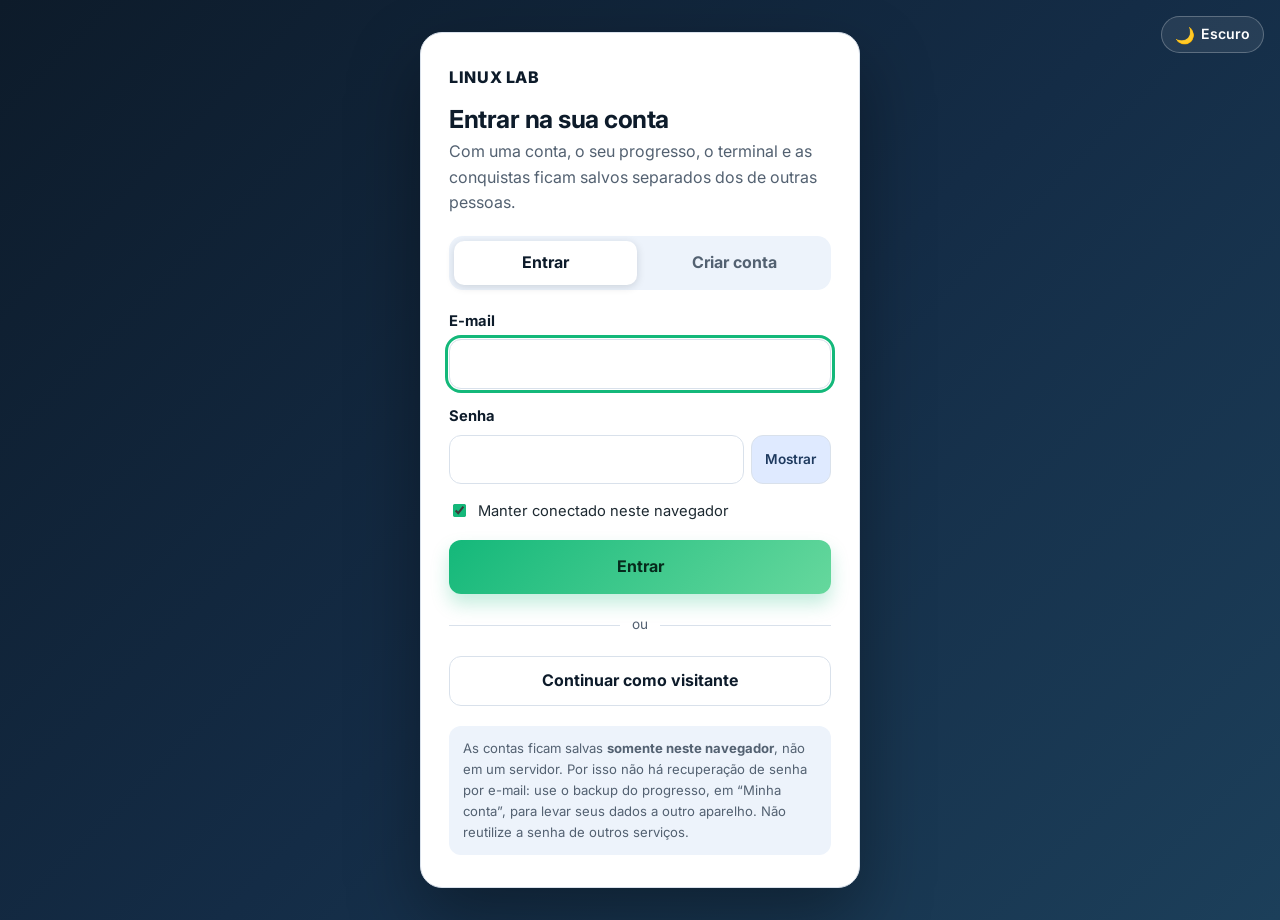
==== commit 80f28775: "Login com contas, progresso por tempo de estudo e aba do criador - Login: criar conta, entrar, sair " ====
--- a/index.html
+++ b/index.html
@@ -30,9 +30,11 @@
       href="https://fonts.googleapis.com/css2?family=JetBrains+Mono:wght@400;500;700&family=Inter:wght@400;500;600;700;800&display=swap"
       rel="stylesheet"
     />
+    <script src="js/auth.js"></script>
     <script src="js/tema.js"></script>
     <link rel="stylesheet" href="css/estilos.css" />
     <link rel="stylesheet" href="css/tema-escuro.css" />
+    <link rel="stylesheet" href="css/conta.css" />
   </head>
   <body>
     <a class="skip-link" href="#conteudo">Pular para o conteúdo</a>
@@ -53,6 +55,7 @@
           <li><a href="modulo-6.html">Prática</a></li>
           <li><a href="modulo-7.html">Carreira</a></li>
           <li><a href="glossario.html">Glossário</a></li>
+          <li><a href="criador.html">Criador</a></li>
         </ul>
         <div class="nav-tools">
           <button id="themeToggle" class="theme-toggle" type="button" aria-pressed="false" aria-label="Mudar para o modo escuro">
@@ -143,7 +146,7 @@
             <p class="eyebrow">Módulos da aula</p>
             <h2 id="modulos-titulo">Estrutura da aula e progresso</h2>
             <p class="section-intro">
-              Cada módulo é uma página, com objetivos: ler o conteúdo até o fim e praticar no terminal. O progresso só avança
+              Cada módulo é uma página, com objetivos: estudar por 15 minutos e praticar no terminal. O progresso só avança
               quando você realmente cumpre cada objetivo, e fica salvo neste navegador.
             </p>
           </div>
@@ -214,6 +217,7 @@
         <div>
           <p class="footer-brand">Linux Lab</p>
           <p>Aula 1 · Sistemas Operacionais: primeiros passos no Linux. Material educacional.</p>
+          <p>Criado por <a href="criador.html">Henrique de Carvalho Tanaka</a>.</p>
         </div>
         <div>
           <p class="footer-title">Próxima aula</p>
@@ -242,6 +246,7 @@
     <script src="js/permissoes.js"></script>
     <script src="js/carreira.js"></script>
     <script src="js/progresso.js"></script>
+    <script src="js/usuario.js"></script>
     <script src="js/inicio.js"></script>
   </body>
 </html>
--- a/css/estilos.css
+++ b/css/estilos.css
@@ -2651,3 +2651,196 @@
     justify-content: flex-start;
   }
 }
+
+/* ------------------------------------------------------------------
+ * Relógio de estudo (15 minutos por módulo)
+ * ------------------------------------------------------------------ */
+
+.estudo-relogio {
+  position: fixed;
+  left: calc(1rem + env(safe-area-inset-left, 0px));
+  bottom: calc(1rem + env(safe-area-inset-bottom, 0px));
+  z-index: 70;
+  display: flex;
+  align-items: center;
+  gap: 0.7rem;
+  min-width: 190px;
+  padding: 0.65rem 0.95rem;
+  background: var(--panel);
+  color: var(--text);
+  border: 1px solid var(--border);
+  border-radius: 14px;
+  box-shadow: var(--shadow);
+}
+
+.estudo-icone {
+  font-size: 1.4rem;
+  line-height: 1;
+}
+
+.estudo-corpo {
+  display: grid;
+  gap: 0.1rem;
+  flex: 1;
+}
+
+.estudo-tempo {
+  font-family: var(--monospace);
+  font-size: 1.05rem;
+  color: var(--heading);
+}
+
+.estudo-estado {
+  font-size: 0.78rem;
+  color: var(--muted);
+}
+
+.estudo-trilho {
+  display: block;
+  height: 5px;
+  margin-top: 0.3rem;
+  border-radius: 999px;
+  background: var(--track);
+  overflow: hidden;
+}
+
+.estudo-barra {
+  display: block;
+  height: 100%;
+  width: 0;
+  border-radius: inherit;
+  background: linear-gradient(90deg, var(--green), #7ae3a1);
+  transition: width 0.5s linear;
+}
+
+.estudo-relogio.is-paused {
+  border-color: var(--warn-text);
+}
+
+.estudo-relogio.is-paused .estudo-estado {
+  color: var(--warn-text);
+  font-weight: 700;
+}
+
+.estudo-relogio.is-done {
+  border-color: var(--ok-text);
+}
+
+.estudo-relogio.is-done .estudo-estado {
+  color: var(--ok-text);
+  font-weight: 700;
+}
+
+@media (max-width: 700px) {
+  .estudo-relogio {
+    min-width: 0;
+    padding: 0.45rem 0.7rem;
+  }
+
+  .estudo-estado {
+    display: none;
+  }
+}
+
+/* ------------------------------------------------------------------
+ * Página do criador
+ * ------------------------------------------------------------------ */
+
+.criador-card {
+  display: flex;
+  align-items: center;
+  gap: 1.75rem;
+  padding: 2rem;
+  margin-bottom: 1.5rem;
+  background: linear-gradient(135deg, #0d1b2a 0%, #142c46 52%, #1c3f5a 100%);
+  color: #ffffff;
+  border: 1px solid #1c3f5a;
+  border-radius: 22px;
+  box-shadow: var(--shadow);
+}
+
+.criador-avatar {
+  flex: none;
+  width: 6.5rem;
+  height: 6.5rem;
+  border-radius: 50%;
+  display: grid;
+  place-items: center;
+  background: linear-gradient(135deg, var(--green), #66d89d);
+  color: #062a1c;
+  font-size: 2.3rem;
+  font-weight: 800;
+  letter-spacing: -0.02em;
+}
+
+.criador-papel {
+  margin: 0 0 0.3rem;
+  font-size: 0.8rem;
+  font-weight: 700;
+  letter-spacing: 0.12em;
+  text-transform: uppercase;
+  color: #9ce7c5;
+}
+
+.criador-nome {
+  margin: 0 0 0.6rem;
+  font-size: clamp(1.5rem, 3.4vw, 2.3rem);
+  line-height: 1.1;
+  letter-spacing: -0.03em;
+  color: #ffffff;
+}
+
+.criador-info p:not(.criador-papel) {
+  margin: 0 0 1.1rem;
+  max-width: 52ch;
+  color: rgba(255, 255, 255, 0.85);
+}
+
+.linkedin-btn {
+  display: inline-flex;
+  align-items: center;
+  gap: 0.6rem;
+  padding: 0.7rem 1.2rem 0.7rem 0.8rem;
+  background: #0a66c2;
+  color: #ffffff;
+  font-weight: 700;
+  border-radius: 12px;
+  transition: background 0.2s ease, transform 0.2s ease;
+}
+
+.linkedin-btn:hover,
+.linkedin-btn:focus-visible {
+  background: #004182;
+  transform: translateY(-2px);
+}
+
+.linkedin-logo {
+  display: grid;
+  place-items: center;
+  width: 1.7rem;
+  height: 1.7rem;
+  border-radius: 6px;
+  background: #ffffff;
+  color: #0a66c2;
+  font-weight: 800;
+  font-size: 1rem;
+  line-height: 1;
+}
+
+.criador-projeto h3 {
+  margin-top: 0;
+}
+
+@media (max-width: 700px) {
+  .criador-card {
+    flex-direction: column;
+    align-items: flex-start;
+    padding: 1.5rem;
+  }
+
+  .criador-avatar {
+    width: 5rem;
+    height: 5rem;
+    font-size: 1.8rem;
+  }
+}
--- a/css/conta.css
+++ b/css/conta.css
@@ -0,0 +1,506 @@
+/* ------------------------------------------------------------------
+ * Login, conta e usuário no cabeçalho
+ * Usa as variáveis de cor do estilos.css, então acompanha o tema claro/escuro.
+ * ------------------------------------------------------------------ */
+
+/* Cabeçalho com usuário: mais largo e compacto para o menu caber em uma linha */
+.nav.container {
+  width: min(1280px, calc(100% - 2rem));
+}
+
+.brand {
+  white-space: nowrap;
+}
+
+.menu {
+  gap: 0.3rem 0.8rem;
+}
+
+.menu a {
+  font-size: 0.9rem;
+}
+
+@media (max-width: 1240px) {
+  .theme-label {
+    display: none;
+  }
+
+  .theme-toggle {
+    padding: 0.45rem 0.65rem;
+  }
+}
+
+/* Usuário no cabeçalho */
+.user-chip {
+  display: inline-flex;
+  align-items: center;
+  gap: 0.5rem;
+  padding: 0.28rem 0.8rem 0.28rem 0.3rem;
+  border-radius: 999px;
+  border: 1px solid rgba(255, 255, 255, 0.25);
+  background: rgba(255, 255, 255, 0.08);
+  color: #ffffff;
+  font-size: 0.88rem;
+  font-weight: 600;
+  white-space: nowrap;
+  transition: background 0.2s ease;
+}
+
+.user-chip:hover,
+.user-chip:focus-visible {
+  background: rgba(255, 255, 255, 0.18);
+}
+
+a.user-chip:not(:has(.user-avatar)) {
+  padding: 0.45rem 0.9rem;
+}
+
+.user-avatar {
+  width: 1.7rem;
+  height: 1.7rem;
+  border-radius: 50%;
+  display: grid;
+  place-items: center;
+  background: var(--green);
+  color: #062a1c;
+  font-weight: 800;
+  font-size: 0.85rem;
+}
+
+.user-exit {
+  padding: 0.42rem 0.8rem;
+  border-radius: 999px;
+  border: 1px solid rgba(255, 255, 255, 0.25);
+  background: rgba(255, 255, 255, 0.08);
+  color: #ffffff;
+  font: inherit;
+  font-size: 0.85rem;
+  font-weight: 600;
+  cursor: pointer;
+}
+
+.user-exit:hover,
+.user-exit:focus-visible {
+  background: rgba(255, 255, 255, 0.18);
+}
+
+.welcome {
+  margin: 0 0 0.5rem;
+  display: inline-block;
+  padding: 0.3rem 0.8rem;
+  border-radius: 999px;
+  background: rgba(126, 240, 178, 0.14);
+  border: 1px solid rgba(126, 240, 178, 0.35);
+  color: #c9f5dd;
+  font-weight: 600;
+  font-size: 0.92rem;
+}
+
+/* Campos e botões dos formulários */
+.auth-field {
+  display: grid;
+  gap: 0.35rem;
+  margin-bottom: 1rem;
+}
+
+.auth-field label,
+.auth-label {
+  font-weight: 700;
+  font-size: 0.92rem;
+  color: var(--heading);
+}
+
+.auth-input {
+  display: flex;
+  gap: 0.4rem;
+}
+
+.auth-input input,
+.auth-field input[type="text"],
+.auth-field input[type="email"],
+.auth-field input[type="password"] {
+  flex: 1;
+  min-width: 0;
+  padding: 0.7rem 0.85rem;
+  font: inherit;
+  color: var(--text);
+  background: var(--panel);
+  border: 1px solid var(--border);
+  border-radius: 12px;
+}
+
+.auth-input input:focus-visible,
+.auth-field input:focus-visible {
+  outline: 3px solid var(--green);
+  outline-offset: 1px;
+}
+
+.auth-hint {
+  margin: 0;
+  font-size: 0.85rem;
+  color: var(--muted);
+}
+
+.toggle-senha {
+  padding: 0 0.85rem;
+  font: inherit;
+  font-size: 0.85rem;
+  font-weight: 600;
+  color: var(--heading-soft);
+  background: var(--blue-soft);
+  border: 1px solid var(--border);
+  border-radius: 12px;
+  cursor: pointer;
+}
+
+.auth-check {
+  display: flex;
+  align-items: flex-start;
+  gap: 0.55rem;
+  margin: 0 0 1rem;
+  font-size: 0.92rem;
+  color: var(--text);
+}
+
+.auth-check input {
+  margin-top: 0.2rem;
+  accent-color: var(--green);
+}
+
+.auth-msg {
+  margin: 0 0 1rem;
+  padding: 0.7rem 0.9rem;
+  border-radius: 12px;
+  font-size: 0.92rem;
+  font-weight: 600;
+}
+
+.auth-msg.is-error {
+  background: var(--err-bg);
+  color: var(--err-text);
+  border: 1px solid var(--err-text);
+}
+
+.auth-msg.is-ok {
+  background: var(--green-soft);
+  color: var(--ok-text);
+  border: 1px solid var(--ok-text);
+}
+
+.auth-msg[hidden] {
+  display: none;
+}
+
+.btn-full {
+  width: 100%;
+  justify-content: center;
+  text-align: center;
+  border: 0;
+  cursor: pointer;
+  font: inherit;
+  font-weight: 700;
+}
+
+.btn-full:disabled {
+  opacity: 0.6;
+  cursor: progress;
+}
+
+.btn-ghost {
+  display: inline-flex;
+  align-items: center;
+  justify-content: center;
+  padding: 0.7rem 1.1rem;
+  font: inherit;
+  font-weight: 700;
+  color: var(--heading);
+  background: transparent;
+  border: 1px solid var(--border);
+  border-radius: 12px;
+  cursor: pointer;
+}
+
+.btn-ghost:hover,
+.btn-ghost:focus-visible {
+  border-color: var(--green);
+}
+
+.btn-danger {
+  padding: 0.7rem 1.1rem;
+  font: inherit;
+  font-weight: 700;
+  color: #ffffff;
+  background: #c0392b;
+  border: 0;
+  border-radius: 12px;
+  cursor: pointer;
+}
+
+.btn-danger:disabled {
+  opacity: 0.6;
+}
+
+/* Medidor de força da senha */
+.forca {
+  display: flex;
+  align-items: center;
+  gap: 0.6rem;
+}
+
+.forca-trilho {
+  flex: 1;
+  height: 6px;
+  border-radius: 999px;
+  background: var(--track);
+  overflow: hidden;
+}
+
+.forca-barra {
+  display: block;
+  height: 100%;
+  width: 0;
+  border-radius: inherit;
+  background: #c0392b;
+  transition: width 0.2s ease, background 0.2s ease;
+}
+
+.forca-barra[data-nivel="1"] { width: 33%; background: #c0392b; }
+.forca-barra[data-nivel="2"] { width: 66%; background: #d9a400; }
+.forca-barra[data-nivel="3"] { width: 100%; background: var(--green); }
+
+.forca-texto {
+  min-width: 3.2rem;
+  font-size: 0.82rem;
+  font-weight: 700;
+  color: var(--muted);
+}
+
+/* Tela de login */
+.login-body {
+  min-height: 100vh;
+  display: grid;
+  background: linear-gradient(135deg, #0d1b2a 0%, #142c46 52%, #1c3f5a 100%);
+}
+
+[data-theme="dark"] .login-body {
+  background: linear-gradient(135deg, #07101a 0%, #0d1b2a 60%, #12283d 100%);
+}
+
+.login-theme {
+  position: fixed;
+  top: 1rem;
+  right: 1rem;
+  z-index: 5;
+}
+
+.login-wrap {
+  display: grid;
+  place-items: center;
+  padding: 2rem 1rem;
+}
+
+.login-card {
+  width: min(440px, 100%);
+  padding: 2rem 1.75rem;
+  background: var(--panel);
+  border: 1px solid var(--border);
+  border-radius: 22px;
+  box-shadow: 0 30px 70px rgba(0, 0, 0, 0.35);
+}
+
+.login-brand {
+  display: inline-block;
+  margin-bottom: 0.9rem;
+  color: var(--heading);
+  font-weight: 800;
+  letter-spacing: 0.04em;
+  text-transform: uppercase;
+}
+
+.login-card h1 {
+  margin: 0 0 0.35rem;
+  font-size: 1.55rem;
+  line-height: 1.15;
+  letter-spacing: -0.02em;
+  color: var(--heading);
+}
+
+.login-lead {
+  margin: 0 0 1.25rem;
+  color: var(--muted);
+}
+
+.tabs {
+  display: grid;
+  grid-template-columns: 1fr 1fr;
+  gap: 0.35rem;
+  margin-bottom: 1.25rem;
+  padding: 0.3rem;
+  background: var(--chip);
+  border-radius: 14px;
+}
+
+.tabs [role="tab"] {
+  padding: 0.6rem 0.5rem;
+  font: inherit;
+  font-weight: 700;
+  color: var(--muted);
+  background: transparent;
+  border: 0;
+  border-radius: 10px;
+  cursor: pointer;
+}
+
+.tabs [role="tab"][aria-selected="true"] {
+  color: var(--heading);
+  background: var(--panel);
+  box-shadow: 0 2px 8px rgba(16, 24, 40, 0.15);
+}
+
+.tabs [role="tab"]:focus-visible {
+  outline: 3px solid var(--green);
+}
+
+.login-sep {
+  display: flex;
+  align-items: center;
+  gap: 0.75rem;
+  margin: 1.25rem 0;
+  color: var(--muted);
+  font-size: 0.85rem;
+}
+
+.login-sep::before,
+.login-sep::after {
+  content: "";
+  flex: 1;
+  height: 1px;
+  background: var(--border);
+}
+
+.login-note {
+  margin: 1.25rem 0 0;
+  padding: 0.75rem 0.9rem;
+  border-radius: 12px;
+  background: var(--chip);
+  color: var(--muted);
+  font-size: 0.82rem;
+}
+
+.login-card .btn-ghost {
+  width: 100%;
+}
+
+/* Minha conta */
+.conta-grid {
+  display: grid;
+  grid-template-columns: repeat(2, minmax(0, 1fr));
+  gap: 1.25rem;
+  align-items: start;
+}
+
+.conta-card {
+  padding: 1.5rem;
+  background: var(--panel);
+  border: 1px solid var(--border);
+  border-radius: var(--radius);
+  box-shadow: var(--shadow);
+}
+
+.conta-card h2 {
+  margin: 0 0 0.3rem;
+  font-size: 1.2rem;
+  color: var(--heading);
+}
+
+.conta-card > p {
+  margin: 0 0 1rem;
+  color: var(--muted);
+}
+
+.conta-card--wide {
+  grid-column: 1 / -1;
+}
+
+.conta-card--perigo {
+  border-color: var(--err-text);
+}
+
+.conta-resumo {
+  display: flex;
+  flex-wrap: wrap;
+  align-items: center;
+  gap: 1rem 1.5rem;
+}
+
+.conta-avatar {
+  width: 3.4rem;
+  height: 3.4rem;
+  border-radius: 50%;
+  display: grid;
+  place-items: center;
+  background: var(--green);
+  color: #062a1c;
+  font-weight: 800;
+  font-size: 1.4rem;
+}
+
+.conta-resumo dl {
+  display: flex;
+  flex-wrap: wrap;
+  gap: 0.25rem 2rem;
+  margin: 0;
+}
+
+.conta-resumo dt {
+  font-size: 0.78rem;
+  font-weight: 700;
+  text-transform: uppercase;
+  letter-spacing: 0.08em;
+  color: var(--muted);
+}
+
+.conta-resumo dd {
+  margin: 0 0 0.4rem;
+  font-weight: 600;
+  color: var(--heading);
+  overflow-wrap: anywhere;
+}
+
+.conta-acoes {
+  display: flex;
+  flex-wrap: wrap;
+  gap: 0.6rem;
+}
+
+.conta-resumo .conta-acoes {
+  margin-left: auto;
+}
+
+.conta-card [hidden] {
+  display: none;
+}
+
+@media (max-width: 800px) {
+  .conta-grid {
+    grid-template-columns: 1fr;
+  }
+
+  .conta-resumo .conta-acoes {
+    margin-left: 0;
+  }
+}
+
+@media (max-width: 700px) {
+  .user-name {
+    display: none;
+  }
+
+  .user-chip {
+    padding: 0.28rem;
+  }
+
+  .login-card {
+    padding: 1.5rem 1.2rem;
+  }
+}
